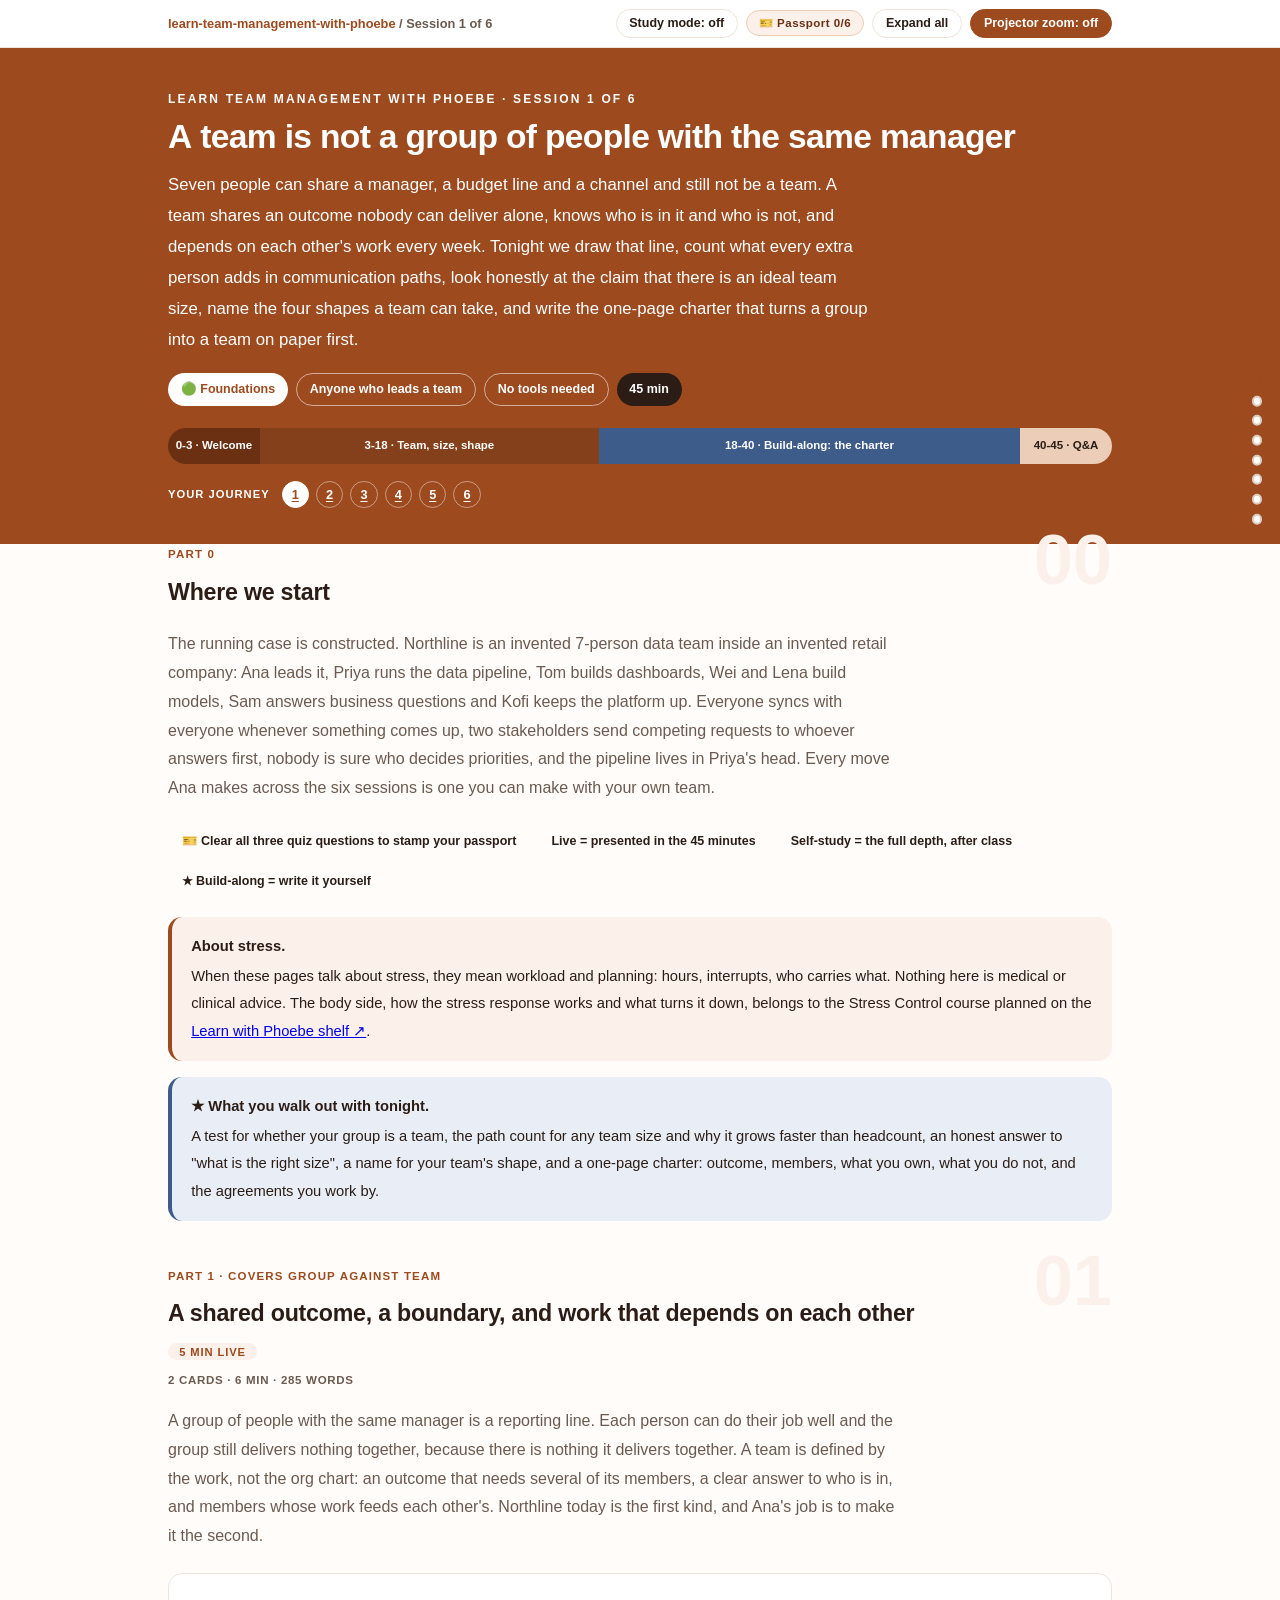
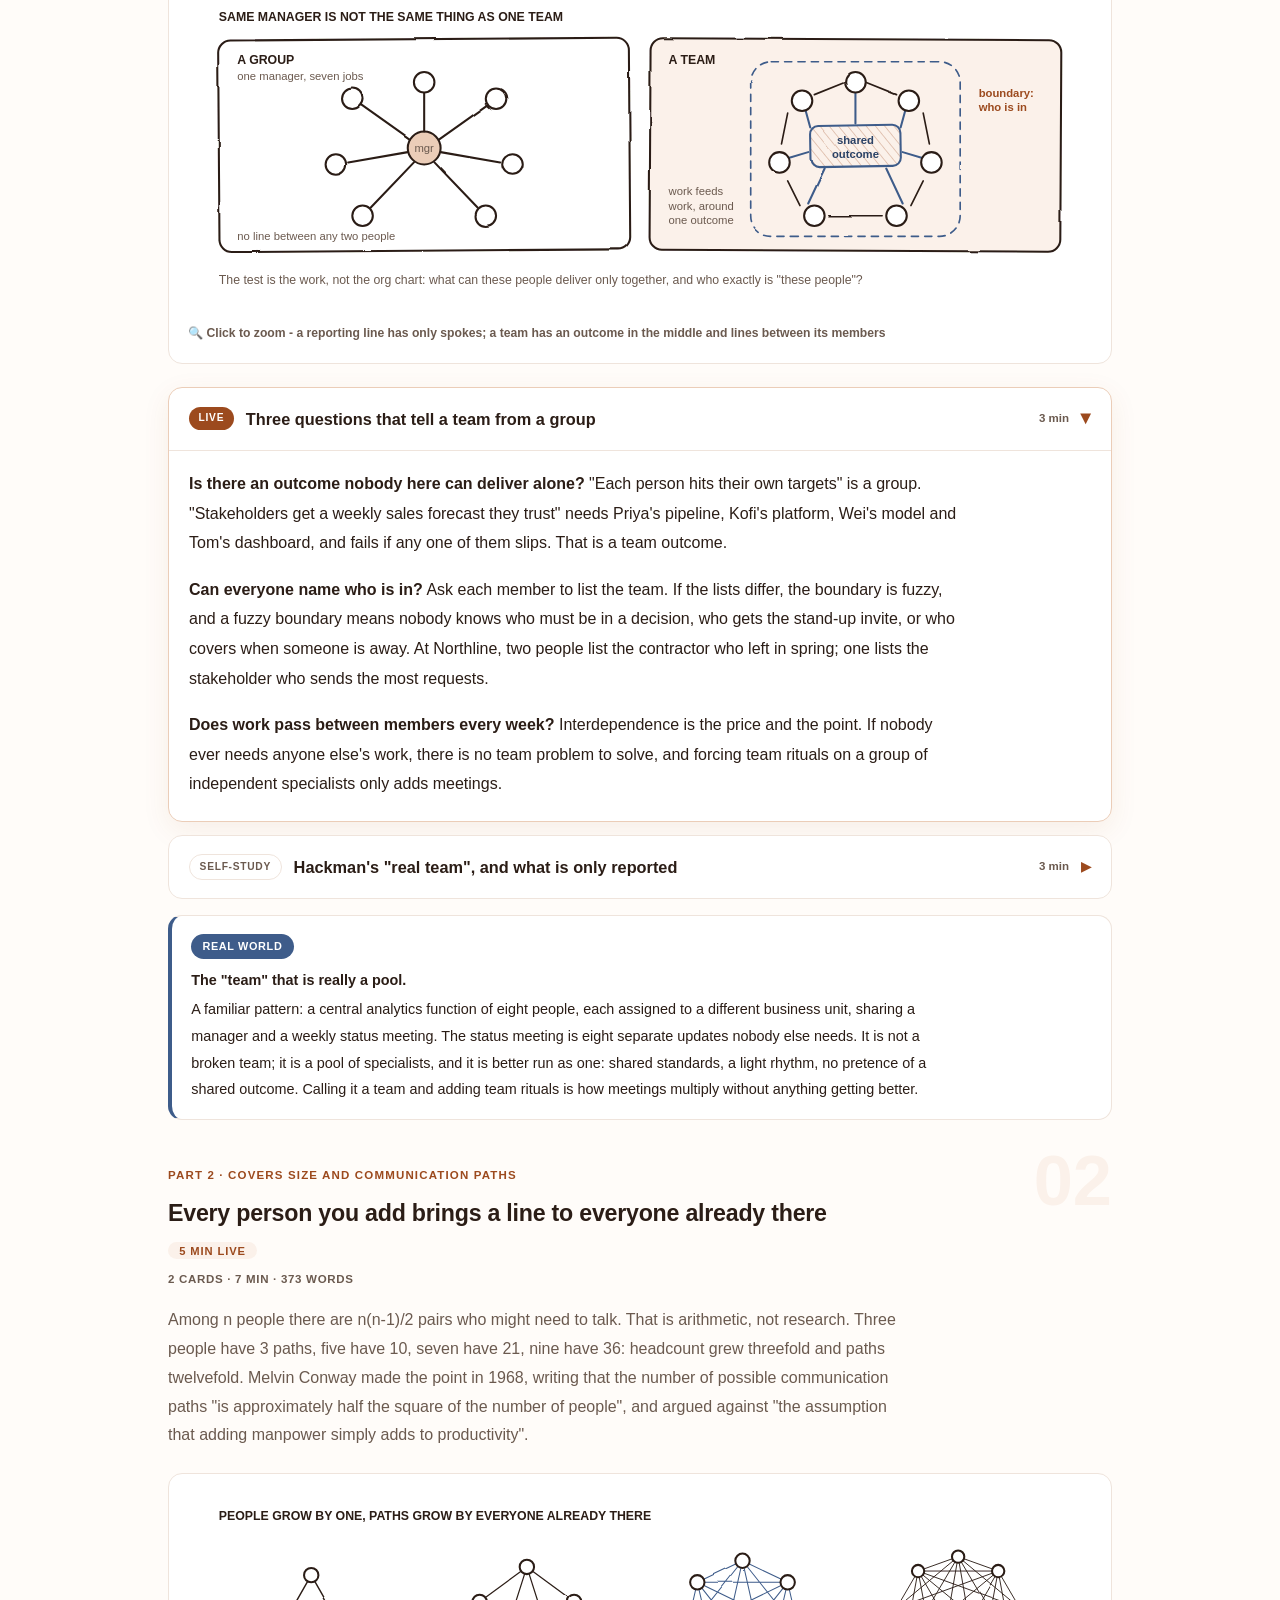
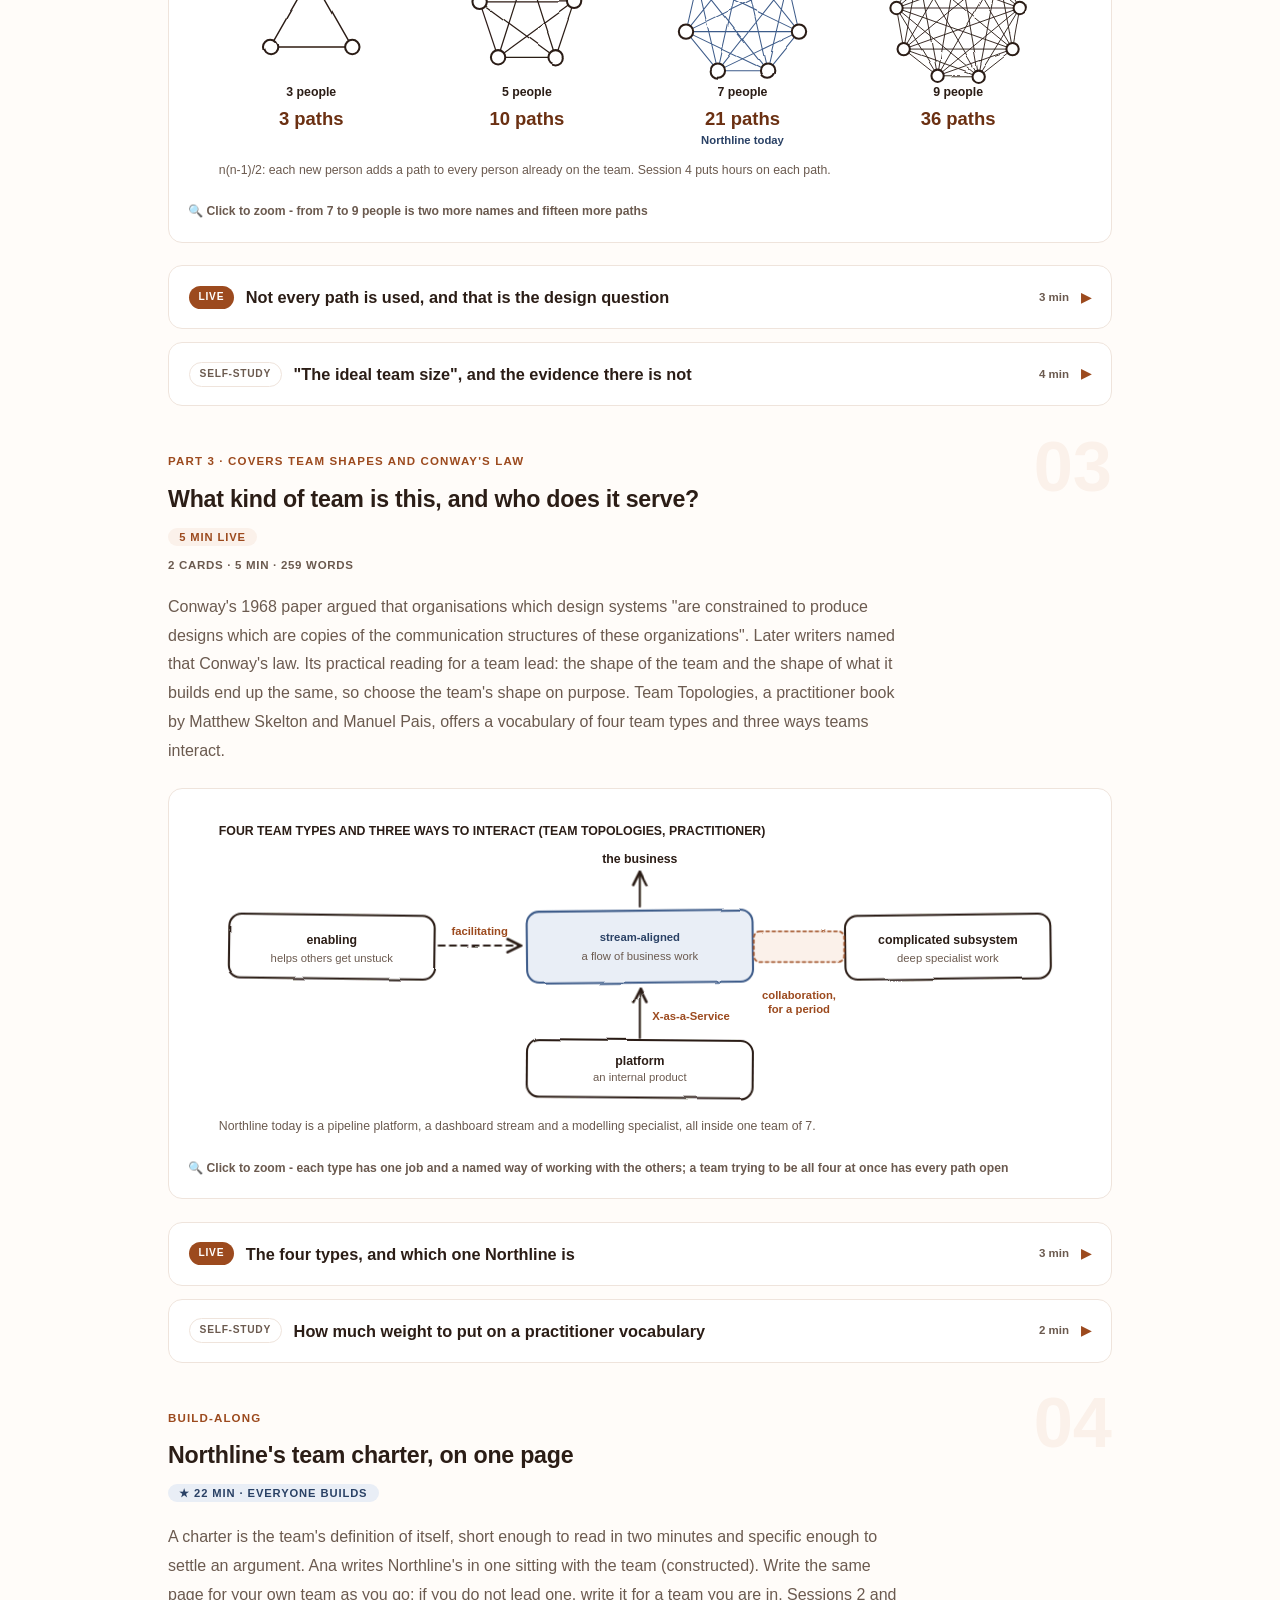
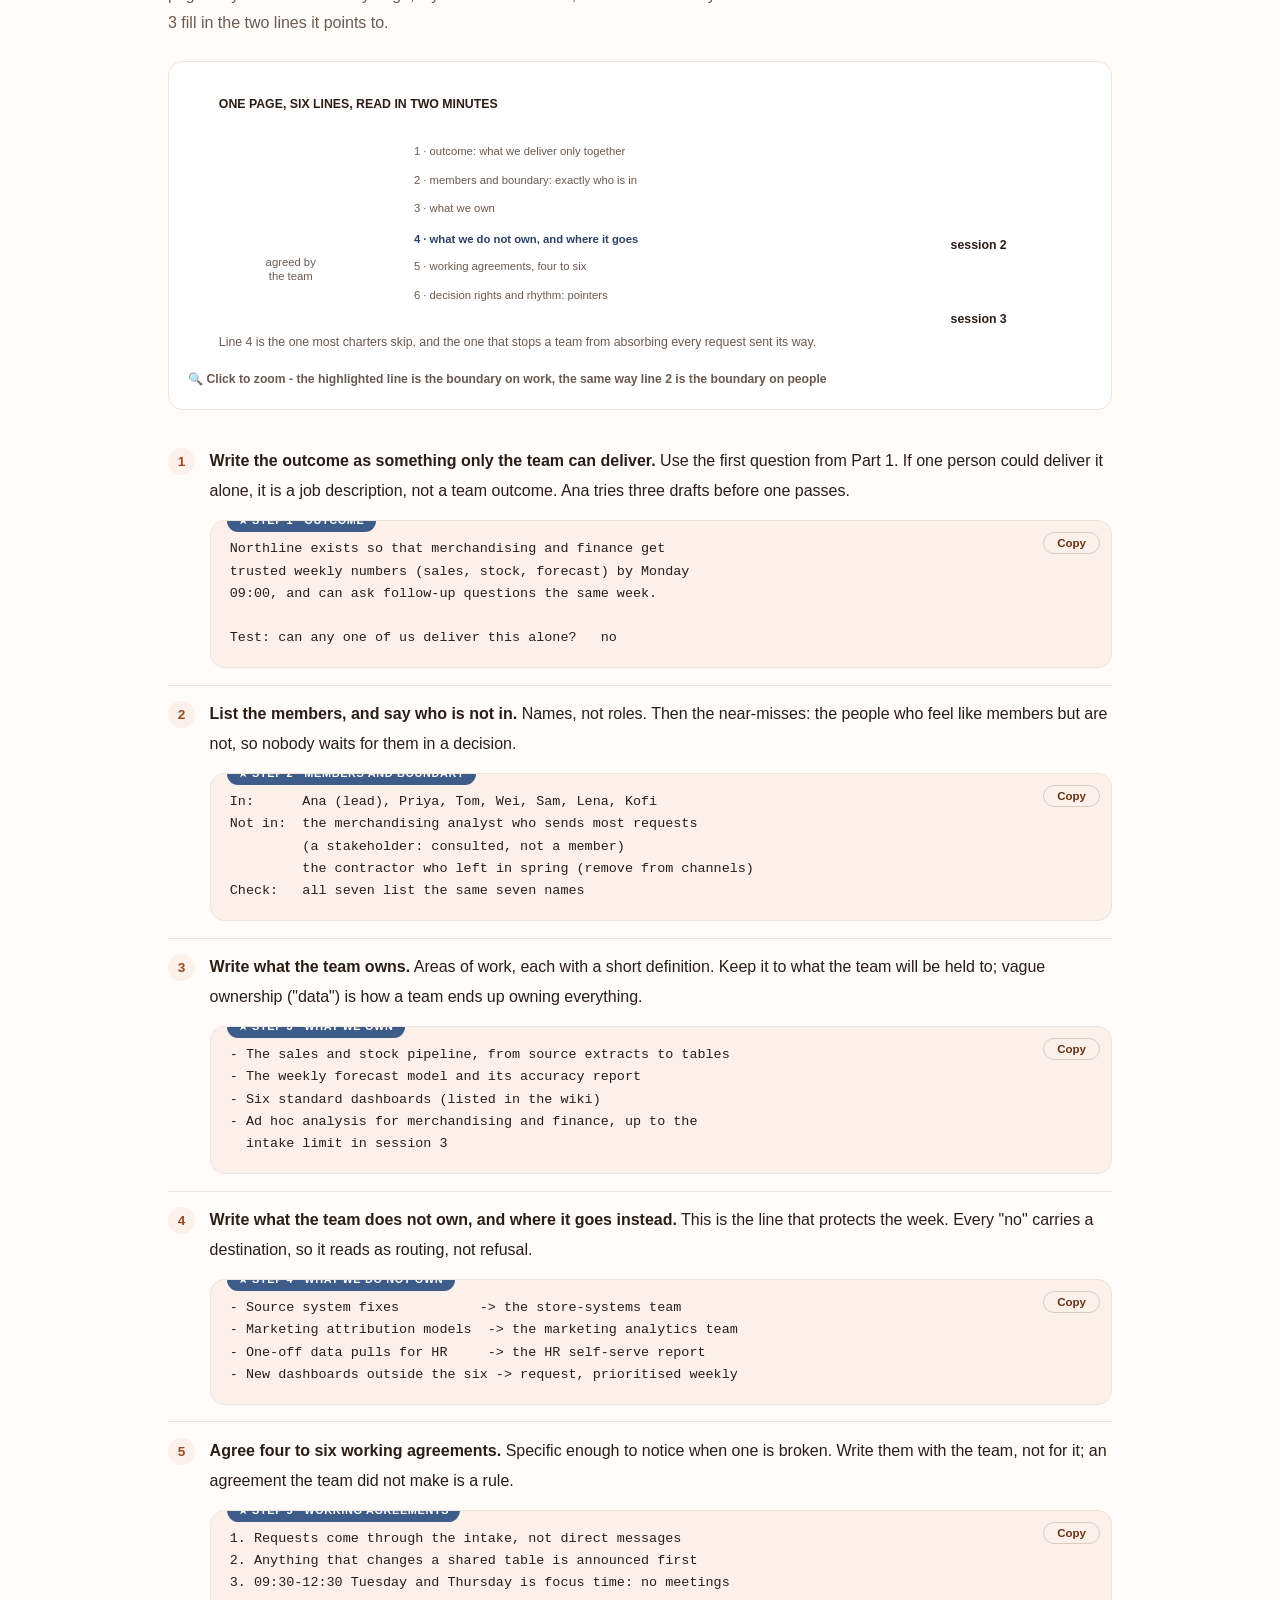
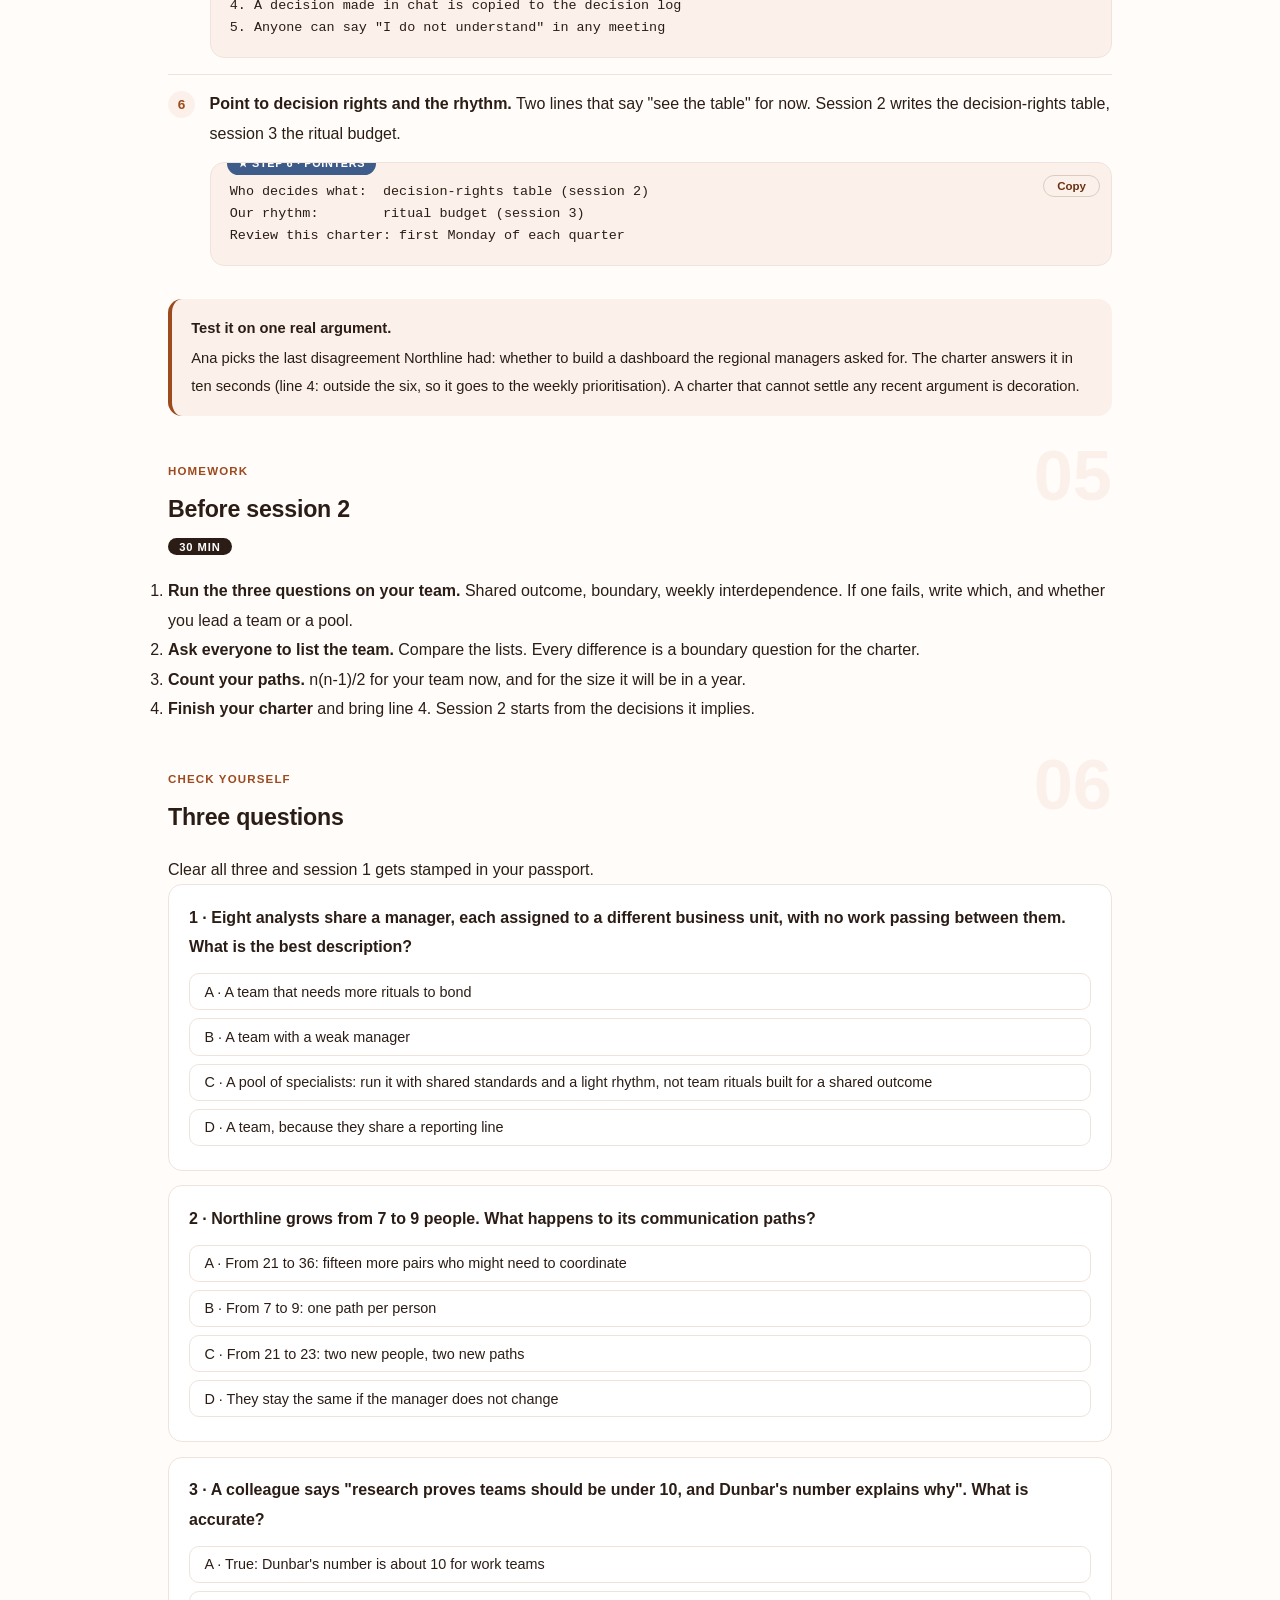
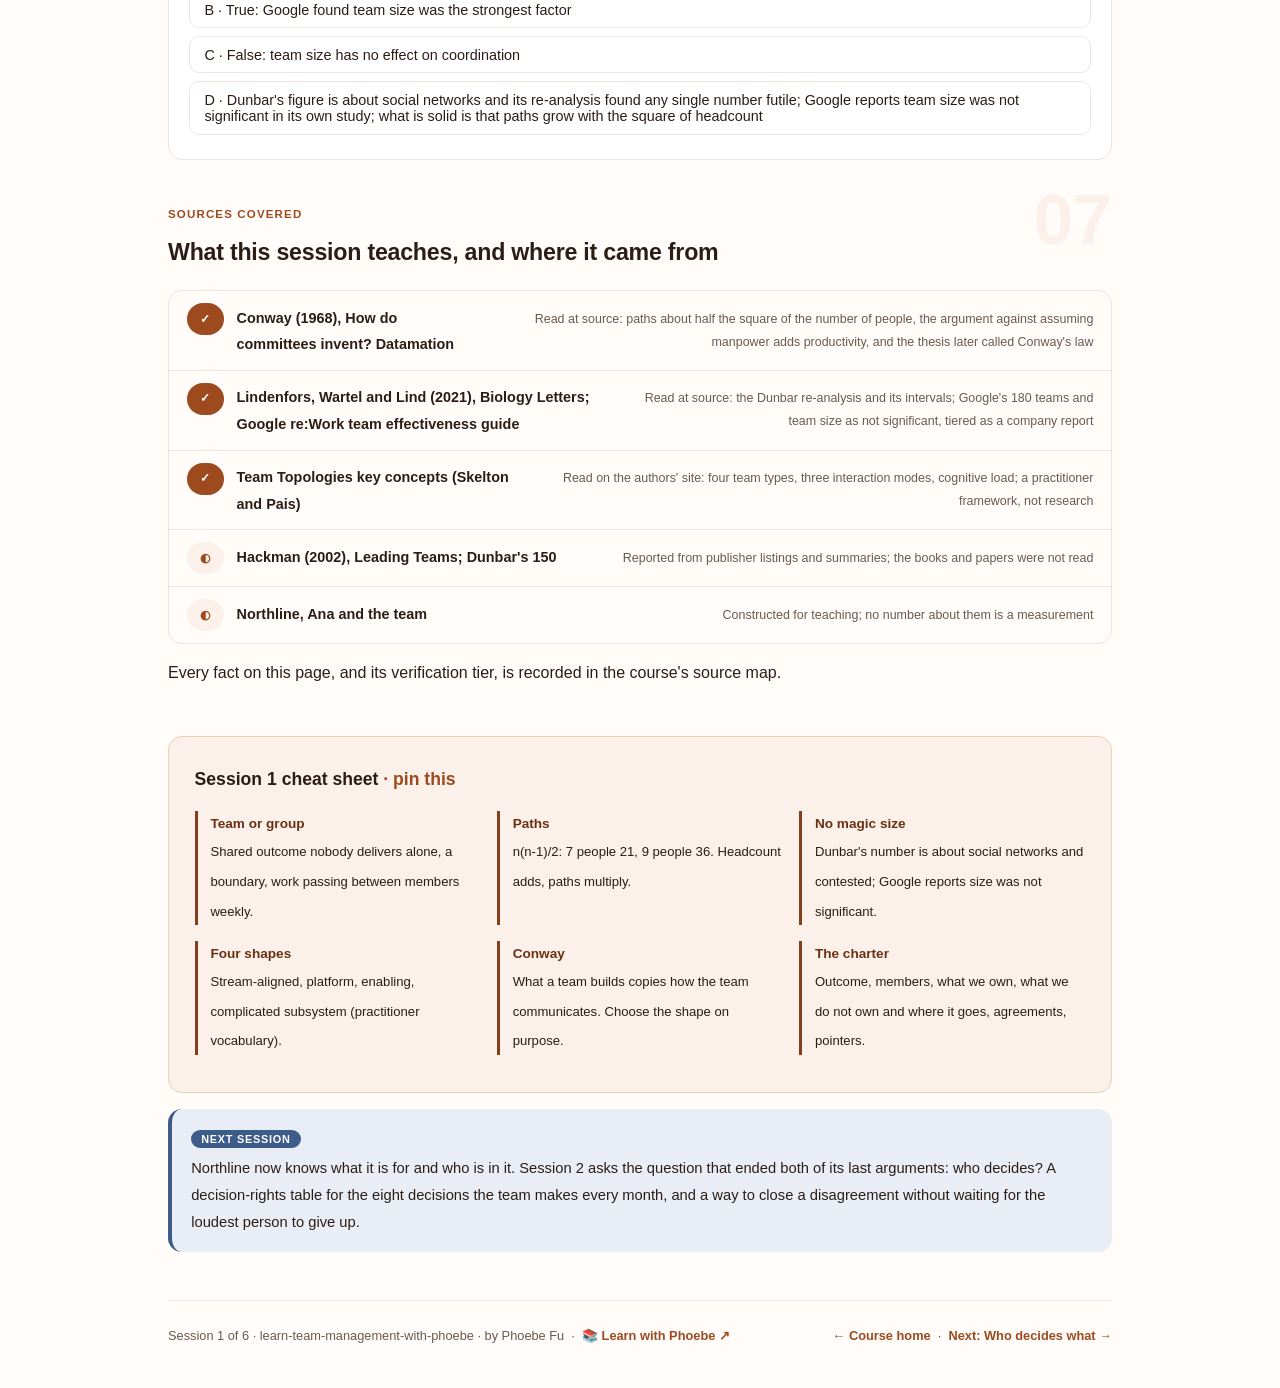
==== courses/01-a-team-not-a-group.html @ b9732ab5 "Build learn-team-management-with-phoebe: six sessions, landing page and in-browser bench All pages p" ====
<!DOCTYPE html>
<html lang="en">
<head>
<meta charset="UTF-8">
<meta name="viewport" content="width=device-width, initial-scale=1.0">
<!-- social:start -->
<meta name="description" content="Session 1 of 6. A team is a few people who share an outcome and depend on each other's work, not everyone who reports to one manager. Shared outcome and boundary, communication paths n(n-1)/2, why no one has proved an ideal team size, Team Topologies' four team types, Conway's law, and a one-page team charter.">
<meta property="og:type" content="article">
<meta property="og:site_name" content="Learn with Phoebe">
<meta property="og:title" content="A team is not a group of people with the same manager - learn team management with phoebe">
<meta property="og:description" content="Session 1 of 6. Shared outcome, a boundary, the paths that grow with every person, and a charter on one page.">
<meta property="og:url" content="https://phoebefu6.github.io/learn-team-management-with-phoebe/courses/01-a-team-not-a-group.html">
<meta property="og:image" content="https://phoebefu6.github.io/learn-team-management-with-phoebe/assets/og-cover.png">
<meta property="og:image:width" content="1200">
<meta property="og:image:height" content="630">
<meta name="twitter:card" content="summary_large_image">
<meta name="twitter:title" content="A team is not a group of people with the same manager - learn team management with phoebe">
<meta name="twitter:description" content="Session 1 of 6. What makes a team, how size multiplies the paths, and the charter.">
<meta name="twitter:image" content="https://phoebefu6.github.io/learn-team-management-with-phoebe/assets/og-cover.png">
<!-- social:end -->
<title>Session 1 · A team is not a group of people with the same manager - learn team management with phoebe</title>
<link rel="stylesheet" href="../assets/style.css?v=15">
</head>
<body>

<div class="toolbar">
  <div class="wrap">
    <span class="crumb"><a href="../index.html">learn-team-management-with-phoebe</a> / Session 1 of 6</span>
    <button class="btn" id="toggle-all" type="button">Expand all</button>
    <button class="btn primary" id="zoom-toggle" type="button">Projector zoom: off</button>
  </div>
</div>

<header class="masthead">
  <div class="wrap">
    <div class="eyebrow">Learn Team Management with Phoebe · Session 1 of 6</div>
    <h1>A <span class="accent">team</span> is not a group of people with the same manager</h1>
    <p class="sub">Seven people can share a manager, a budget line and a channel and still not be a team. A team shares an outcome nobody can deliver alone, knows who is in it and who is not, and depends on each other's work every week. Tonight we draw that line, count what every extra person adds in communication paths, look honestly at the claim that there is an ideal team size, name the four shapes a team can take, and write the one-page charter that turns a group into a team on paper first.</p>
    <div class="chip-row">
      <span class="chip level">🟢 Foundations</span>
      <span class="chip audience">Anyone who leads a team</span>
      <span class="chip audience">No tools needed</span>
      <span class="chip time">45 min</span>
    </div>
    <div class="agenda">
      <span class="a1" style="flex:1">0-3 · Welcome</span>
      <span class="a2" style="flex:4">3-18 · Team, size, shape</span>
      <span class="a3" style="flex:5">18-40 · Build-along: the charter</span>
      <span class="a4" style="flex:1">40-45 · Q&amp;A</span>
    </div>
  </div>
</header>

<main class="wrap">

  <section class="section" id="intro">
    <div class="section-kicker">
      <span class="klabel">Part 0</span>
      <h2>Where we start</h2>
    </div>
    <p class="lede">The running case is constructed. Northline is an invented 7-person data team inside an invented retail company: Ana leads it, Priya runs the data pipeline, Tom builds dashboards, Wei and Lena build models, Sam answers business questions and Kofi keeps the platform up. Everyone syncs with everyone whenever something comes up, two stakeholders send competing requests to whoever answers first, nobody is sure who decides priorities, and the pipeline lives in Priya's head. Every move Ana makes across the six sessions is one you can make with your own team.</p>

    <div class="legend">
      <span class="pill">🎫 Clear all three quiz questions to stamp your passport</span>
      <span class="pill">Live = presented in the 45 minutes</span>
      <span class="pill">Self-study = the full depth, after class</span>
      <span class="pill">★ Build-along = write it yourself</span>
    </div>

    <div class="callout tip">
      <p><strong>About stress.</strong> When these pages talk about stress, they mean workload and planning: hours, interrupts, who carries what. Nothing here is medical or clinical advice. The body side, how the stress response works and what turns it down, belongs to the Stress Control course planned on the <a href="https://phoebefu6.github.io/learn-with-phoebe/">Learn with Phoebe shelf ↗</a>.</p>
    </div>

    <div class="callout win">
      <p><strong>★ What you walk out with tonight.</strong> A test for whether your group is a team, the path count for any team size and why it grows faster than headcount, an honest answer to "what is the right size", a name for your team's shape, and a one-page charter: outcome, members, what you own, what you do not, and the agreements you work by.</p>
    </div>
  </section>

  <section class="section" id="part-1">
    <div class="section-kicker">
      <span class="klabel">Part 1 · covers group against team</span>
      <h2>A shared outcome, a boundary, and work that depends on each other</h2>
      <span class="tag concept">5 min live</span>
    </div>
    <p class="lede">A group of people with the same manager is a reporting line. Each person can do their job well and the group still delivers nothing together, because there is nothing it delivers together. A team is defined by the work, not the org chart: an outcome that needs several of its members, a clear answer to who is in, and members whose work feeds each other's. Northline today is the first kind, and Ana's job is to make it the second.</p>

    <figure class="zoomable">
      <svg viewBox="0 0 880 310" xmlns="http://www.w3.org/2000/svg" role="img" aria-label="Two panels. Left, a group: one manager in the centre with seven spokes to seven people, each doing separate work, and no lines between the people. Right, a team: seven people around one shared outcome box, with lines between the people whose work feeds each other, and a dashed boundary around them all.">
        <defs>
          <filter id="t1aSk" x="-3%" y="-3%" width="106%" height="106%"><feTurbulence type="fractalNoise" baseFrequency="0.02" numOctaves="2" seed="11" result="n"/><feDisplacementMap in="SourceGraphic" in2="n" scale="2.4" xChannelSelector="R" yChannelSelector="G"/></filter>
          <pattern id="t1aHc" patternUnits="userSpaceOnUse" width="7" height="7" patternTransform="rotate(-38)"><line x1="0" y1="0" x2="0" y2="7" stroke="#9C4A1E" stroke-width="1" opacity=".5"/></pattern>
        </defs>
        <style>
          .t1aH { font: 800 12px Inter, sans-serif; fill: #2B1D16; }
          .t1aL { font: 600 12px Inter, sans-serif; fill: #2B1D16; }
          .t1aS { font: 400 11px Inter, sans-serif; fill: #6B5A4F; }
          .t1aB { font: 800 11px Inter, sans-serif; fill: #2A4165; }
          .t1aA { font: 700 11px Inter, sans-serif; fill: #9C4A1E; }
          .t1aN { font: 400 12px Inter, sans-serif; fill: #6B5A4F; }
        </style>

        <text class="t1aH" x="30" y="26">SAME MANAGER IS NOT THE SAME THING AS ONE TEAM</text>

        <g filter="url(#t1aSk)" fill="none" stroke="#2B1D16" stroke-width="2" stroke-linecap="round" stroke-linejoin="round">
          <rect x="30" y="44" width="400" height="206" rx="12" transform="rotate(-0.4 230 147)" fill="#FFFFFF"/>
          <rect x="450" y="44" width="400" height="206" rx="12" transform="rotate(0.3 650 147)" fill="#FBF1EA"/>
          <circle cx="230" cy="150" r="16" fill="#EBCDB8"/>
          <path d="M230 134 L230 96 M244 142 L292 108 M246 154 L304 164 M240 164 L282 208 M220 164 L178 208 M214 154 L156 164 M216 142 L168 108"/>
          <circle cx="230" cy="86" r="10" fill="#FFFFFF"/>
          <circle cx="300" cy="102" r="10" fill="#FFFFFF"/>
          <circle cx="316" cy="166" r="10" fill="#FFFFFF"/>
          <circle cx="290" cy="216" r="10" fill="#FFFFFF"/>
          <circle cx="170" cy="216" r="10" fill="#FFFFFF"/>
          <circle cx="144" cy="166" r="10" fill="#FFFFFF"/>
          <circle cx="160" cy="102" r="10" fill="#FFFFFF"/>
          <rect x="606" y="128" width="88" height="40" rx="8" transform="rotate(-1 650 148)" fill="url(#t1aHc)" stroke="#3E5C8A"/>
          <path d="M650 96 L650 126 M700 108 L694 130 M716 160 L696 154 M696 204 L680 170 M604 204 L620 170 M584 160 L604 154 M600 108 L606 130" stroke="#3E5C8A"/>
          <path d="M660 86 L690 98 M716 116 L722 146 M716 182 L704 206 M676 216 L624 216 M596 206 L584 182 M578 146 L584 116 M610 98 L640 86" stroke-width="1.6"/>
          <circle cx="650" cy="86" r="10" fill="#FFFFFF"/>
          <circle cx="702" cy="104" r="10" fill="#FFFFFF"/>
          <circle cx="724" cy="164" r="10" fill="#FFFFFF"/>
          <circle cx="690" cy="216" r="10" fill="#FFFFFF"/>
          <circle cx="610" cy="216" r="10" fill="#FFFFFF"/>
          <circle cx="576" cy="164" r="10" fill="#FFFFFF"/>
          <circle cx="598" cy="104" r="10" fill="#FFFFFF"/>
          <rect x="548" y="66" width="204" height="170" rx="20" stroke="#3E5C8A" stroke-dasharray="7 6" stroke-width="1.6"/>
        </g>

        <text class="t1aL" x="48" y="68">A GROUP</text>
        <text class="t1aS" x="48" y="84">one manager, seven jobs</text>
        <text class="t1aS" x="230" y="154" text-anchor="middle">mgr</text>
        <text class="t1aS" x="48" y="240">no line between any two people</text>
        <text class="t1aL" x="468" y="68">A TEAM</text>
        <text class="t1aB" x="650" y="146" text-anchor="middle">shared</text>
        <text class="t1aB" x="650" y="160" text-anchor="middle">outcome</text>
        <text class="t1aA" x="770" y="100">boundary:</text>
        <text class="t1aA" x="770" y="114">who is in</text>
        <text class="t1aS" x="468" y="196">work feeds</text>
        <text class="t1aS" x="468" y="210">work, around</text>
        <text class="t1aS" x="468" y="224">one outcome</text>

        <text class="t1aN" x="30" y="282">The test is the work, not the org chart: what can these people deliver only together, and who exactly is "these people"?</text>
      </svg>
      <figcaption>🔍 Click to zoom - a reporting line has only spokes; a team has an outcome in the middle and lines between its members</figcaption>
    </figure>

    <details class="card" open>
      <summary><span class="mode live">Live</span>Three questions that tell a team from a group<span class="mini">3 min</span><span class="caret">▶</span></summary>
      <div class="body">
        <p><strong>Is there an outcome nobody here can deliver alone?</strong> "Each person hits their own targets" is a group. "Stakeholders get a weekly sales forecast they trust" needs Priya's pipeline, Kofi's platform, Wei's model and Tom's dashboard, and fails if any one of them slips. That is a team outcome.</p>
        <p><strong>Can everyone name who is in?</strong> Ask each member to list the team. If the lists differ, the boundary is fuzzy, and a fuzzy boundary means nobody knows who must be in a decision, who gets the stand-up invite, or who covers when someone is away. At Northline, two people list the contractor who left in spring; one lists the stakeholder who sends the most requests.</p>
        <p><strong>Does work pass between members every week?</strong> Interdependence is the price and the point. If nobody ever needs anyone else's work, there is no team problem to solve, and forcing team rituals on a group of independent specialists only adds meetings.</p>
      </div>
    </details>

    <details class="card">
      <summary><span class="mode self">Self-study</span>Hackman's "real team", and what is only reported<span class="mini">3 min</span><span class="caret">▶</span></summary>
      <div class="body">
        <p>J. Richard Hackman's <em>Leading Teams</em> (2002) built its argument on five conditions for team effectiveness: a real team, a compelling direction, an enabling structure, a supportive organisational context, and competent coaching. The first, a real team, is described in summaries as clear boundaries, interdependence among members and some stability of membership. That matches the three questions above. The book itself was not read for these pages, so the list is reported from publisher listings and summaries, and no team-size number attributed to Hackman is repeated here.</p>
        <p>The useful part for a team lead is the ordering. Hackman's conditions are mostly about the design of the team, settled before any coaching happens. Coaching individual people is a different craft, taught in <a href="https://phoebefu6.github.io/learn-performance-management-with-phoebe/">Performance Management ↗</a>; these pages stay with the design.</p>
      </div>
    </details>

    <div class="callout example">
      <span class="ex-pill">Real world</span>
      <p><strong>The "team" that is really a pool.</strong> A familiar pattern: a central analytics function of eight people, each assigned to a different business unit, sharing a manager and a weekly status meeting. The status meeting is eight separate updates nobody else needs. It is not a broken team; it is a pool of specialists, and it is better run as one: shared standards, a light rhythm, no pretence of a shared outcome. Calling it a team and adding team rituals is how meetings multiply without anything getting better.</p>
    </div>
  </section>

  <section class="section" id="part-2">
    <div class="section-kicker">
      <span class="klabel">Part 2 · covers size and communication paths</span>
      <h2>Every person you add brings a line to everyone already there</h2>
      <span class="tag concept">5 min live</span>
    </div>
    <p class="lede">Among n people there are n(n-1)/2 pairs who might need to talk. That is arithmetic, not research. Three people have 3 paths, five have 10, seven have 21, nine have 36: headcount grew threefold and paths twelvefold. Melvin Conway made the point in 1968, writing that the number of possible communication paths "is approximately half the square of the number of people", and argued against "the assumption that adding manpower simply adds to productivity".</p>

    <figure class="zoomable">
      <svg viewBox="0 0 880 290" xmlns="http://www.w3.org/2000/svg" role="img" aria-label="Four small networks drawn side by side. Three people with 3 paths, five people with 10 paths, seven people with 21 paths, and nine people with 36 paths. Every pair is joined by a line. The seven-person network, Northline, is outlined in slate blue.">
        <defs>
          <filter id="t1bSk" x="-3%" y="-3%" width="106%" height="106%"><feTurbulence type="fractalNoise" baseFrequency="0.02" numOctaves="2" seed="23" result="n"/><feDisplacementMap in="SourceGraphic" in2="n" scale="2.4" xChannelSelector="R" yChannelSelector="G"/></filter>
        </defs>
        <style>
          .t1bH { font: 800 12px Inter, sans-serif; fill: #2B1D16; }
          .t1bL { font: 600 12px Inter, sans-serif; fill: #2B1D16; }
          .t1bS { font: 400 11px Inter, sans-serif; fill: #6B5A4F; }
          .t1bV { font: 800 18px Inter, sans-serif; fill: #6B3012; }
          .t1bB { font: 800 11px Inter, sans-serif; fill: #2A4165; }
          .t1bN { font: 400 12px Inter, sans-serif; fill: #6B5A4F; }
        </style>

        <text class="t1bH" x="30" y="26">PEOPLE GROW BY ONE, PATHS GROW BY EVERYONE ALREADY THERE</text>

        <g filter="url(#t1bSk)" fill="none" stroke="#2B1D16" stroke-width="2" stroke-linecap="round" stroke-linejoin="round">
          <path d="M120 80 L80 150 L160 150 Z" stroke-width="1.4"/>
          <circle cx="120" cy="80" r="7" fill="#FFFFFF"/><circle cx="80" cy="150" r="7" fill="#FFFFFF"/><circle cx="160" cy="150" r="7" fill="#FFFFFF"/>
          <path d="M330 72 L376 106 L358 160 L302 160 L284 106 Z M330 72 L358 160 L284 106 L376 106 L302 160 L330 72" stroke-width="1.2"/>
          <circle cx="330" cy="72" r="7" fill="#FFFFFF"/><circle cx="376" cy="106" r="7" fill="#FFFFFF"/><circle cx="358" cy="160" r="7" fill="#FFFFFF"/><circle cx="302" cy="160" r="7" fill="#FFFFFF"/><circle cx="284" cy="106" r="7" fill="#FFFFFF"/>
          <path d="M540 66 L584 87 L595 135 L564 173 L516 173 L485 135 L496 87 Z M540 66 L595 135 M540 66 L564 173 M540 66 L516 173 M540 66 L485 135 M584 87 L564 173 M584 87 L516 173 M584 87 L485 135 M584 87 L496 87 M595 135 L516 173 M595 135 L485 135 M595 135 L496 87 M564 173 L485 135 M564 173 L496 87 M516 173 L496 87" stroke-width="1" stroke="#3E5C8A"/>
          <circle cx="540" cy="66" r="7" fill="#FFFFFF"/><circle cx="584" cy="87" r="7" fill="#FFFFFF"/><circle cx="595" cy="135" r="7" fill="#FFFFFF"/><circle cx="564" cy="173" r="7" fill="#FFFFFF"/><circle cx="516" cy="173" r="7" fill="#FFFFFF"/><circle cx="485" cy="135" r="7" fill="#FFFFFF"/><circle cx="496" cy="87" r="7" fill="#FFFFFF"/>
          <path d="M750 62 L789 76 M750 62 L810 112 M750 62 L803 152 M750 62 L770 178 M750 62 L730 178 M750 62 L697 152 M750 62 L690 112 M750 62 L711 76 M789 76 L810 112 M789 76 L803 152 M789 76 L770 178 M789 76 L730 178 M789 76 L697 152 M789 76 L690 112 M789 76 L711 76 M810 112 L803 152 M810 112 L770 178 M810 112 L730 178 M810 112 L697 152 M810 112 L690 112 M810 112 L711 76 M803 152 L770 178 M803 152 L730 178 M803 152 L697 152 M803 152 L690 112 M803 152 L711 76 M770 178 L730 178 M770 178 L697 152 M770 178 L690 112 M770 178 L711 76 M730 178 L697 152 M730 178 L690 112 M730 178 L711 76 M697 152 L690 112 M697 152 L711 76 M690 112 L711 76" stroke-width=".9"/>
          <circle cx="750" cy="62" r="6" fill="#FFFFFF"/><circle cx="789" cy="76" r="6" fill="#FFFFFF"/><circle cx="810" cy="112" r="6" fill="#FFFFFF"/><circle cx="803" cy="152" r="6" fill="#FFFFFF"/><circle cx="770" cy="178" r="6" fill="#FFFFFF"/><circle cx="730" cy="178" r="6" fill="#FFFFFF"/><circle cx="697" cy="152" r="6" fill="#FFFFFF"/><circle cx="690" cy="112" r="6" fill="#FFFFFF"/><circle cx="711" cy="76" r="6" fill="#FFFFFF"/>
        </g>

        <text class="t1bL" x="120" y="198" text-anchor="middle">3 people</text>
        <text class="t1bV" x="120" y="226" text-anchor="middle">3 paths</text>
        <text class="t1bL" x="330" y="198" text-anchor="middle">5 people</text>
        <text class="t1bV" x="330" y="226" text-anchor="middle">10 paths</text>
        <text class="t1bL" x="540" y="198" text-anchor="middle">7 people</text>
        <text class="t1bV" x="540" y="226" text-anchor="middle">21 paths</text>
        <text class="t1bB" x="540" y="244" text-anchor="middle">Northline today</text>
        <text class="t1bL" x="750" y="198" text-anchor="middle">9 people</text>
        <text class="t1bV" x="750" y="226" text-anchor="middle">36 paths</text>

        <text class="t1bN" x="30" y="274">n(n-1)/2: each new person adds a path to every person already on the team. Session 4 puts hours on each path.</text>
      </svg>
      <figcaption>🔍 Click to zoom - from 7 to 9 people is two more names and fifteen more paths</figcaption>
    </figure>

    <details class="card">
      <summary><span class="mode live">Live</span>Not every path is used, and that is the design question<span class="mini">3 min</span><span class="caret">▶</span></summary>
      <div class="body">
        <p>A path is a pair who might need to coordinate, not a pair who must. The count is an upper bound on the coordination a team can generate, and much of team design is deciding which paths to use on purpose (a stand-up that covers all of them in fifteen minutes), which to route (requests go through one intake, not to whoever answers), and which to cut (two sub-teams that only meet at one interface). Session 3 prices the first, session 2 the second, and session 4 shows what the third does to Northline's week.</p>
        <p>The count also explains a feeling every lead of a growing team has: the team got two people bigger and somehow everything got slower. Going from 7 to 9 adds 15 paths. Without a change in how the team coordinates, those paths are filled with ad hoc syncs.</p>
      </div>
    </details>

    <details class="card">
      <summary><span class="mode self">Self-study</span>"The ideal team size", and the evidence there is not<span class="mini">4 min</span><span class="caret">▶</span></summary>
      <div class="body">
        <p><strong>Dunbar's number.</strong> The claim that humans can maintain about 150 stable relationships comes from Robin Dunbar's comparative work on primate brains and group sizes (reported). It is often stretched to company and team design. A 2021 re-analysis by Lindenfors, Wartel and Lind, using the same kind of data with newer statistical methods, estimated mean human group sizes of about 69 to 109 with one method and 16 to 42 with another, with 95 percent intervals of 4 to 520 and 2 to 336, and concluded that "specifying any one number is futile". Either way, the number is about social networks, not about how many people can share a sprint.</p>
        <p><strong>Google's Project Aristotle.</strong> Google's re:Work guide reports a study of 180 of its teams, sized from 3 to 50 with a median of nine, and lists team size among the factors that were not significantly connected with effectiveness at Google. That is a company's summary of an internal study whose methods and data are not published, so read it as "Google reports", not as a finding about teams in general.</p>
        <p><strong>What a lead can use.</strong> No source read for these pages supports a single right size. What is solid is the arithmetic: paths grow with the square of headcount, so a bigger team needs more deliberate structure to keep coordination from eating the week. Session 4 makes that concrete with hours.</p>
      </div>
    </details>
  </section>

  <section class="section" id="part-3">
    <div class="section-kicker">
      <span class="klabel">Part 3 · covers team shapes and Conway's law</span>
      <h2>What kind of team is this, and who does it serve?</h2>
      <span class="tag concept">5 min live</span>
    </div>
    <p class="lede">Conway's 1968 paper argued that organisations which design systems "are constrained to produce designs which are copies of the communication structures of these organizations". Later writers named that Conway's law. Its practical reading for a team lead: the shape of the team and the shape of what it builds end up the same, so choose the team's shape on purpose. Team Topologies, a practitioner book by Matthew Skelton and Manuel Pais, offers a vocabulary of four team types and three ways teams interact.</p>

    <figure class="zoomable">
      <svg viewBox="0 0 880 330" xmlns="http://www.w3.org/2000/svg" role="img" aria-label="Four team types drawn as boxes. A stream-aligned team in the centre delivers to the business. A platform team below offers a service to it, drawn as an X-as-a-Service arrow. An enabling team on the left helps it, drawn as a facilitating arrow. A complicated subsystem team on the right works with it for a period, drawn as a collaboration band. A note says Northline today tries to be all four at once.">
        <defs>
          <filter id="t1cSk" x="-3%" y="-3%" width="106%" height="106%"><feTurbulence type="fractalNoise" baseFrequency="0.02" numOctaves="2" seed="37" result="n"/><feDisplacementMap in="SourceGraphic" in2="n" scale="2.4" xChannelSelector="R" yChannelSelector="G"/></filter>
          <marker id="t1cAr" viewBox="0 0 10 10" refX="9" refY="5" markerWidth="8" markerHeight="8" orient="auto"><path d="M1 1 L9 5 L1 9" fill="none" stroke="#2B1D16" stroke-width="1.6" stroke-linecap="round"/></marker>
        </defs>
        <style>
          .t1cH { font: 800 12px Inter, sans-serif; fill: #2B1D16; }
          .t1cL { font: 600 12px Inter, sans-serif; fill: #2B1D16; }
          .t1cS { font: 400 11px Inter, sans-serif; fill: #6B5A4F; }
          .t1cB { font: 800 11px Inter, sans-serif; fill: #2A4165; }
          .t1cA { font: 700 11px Inter, sans-serif; fill: #9C4A1E; }
          .t1cN { font: 400 12px Inter, sans-serif; fill: #6B5A4F; }
        </style>

        <text class="t1cH" x="30" y="26">FOUR TEAM TYPES AND THREE WAYS TO INTERACT (TEAM TOPOLOGIES, PRACTITIONER)</text>

        <g filter="url(#t1cSk)" fill="none" stroke="#2B1D16" stroke-width="2" stroke-linecap="round" stroke-linejoin="round">
          <rect x="330" y="100" width="220" height="70" rx="12" transform="rotate(-0.6 440 135)" fill="#E9EEF6" stroke="#3E5C8A"/>
          <rect x="330" y="226" width="220" height="56" rx="12" transform="rotate(0.5 440 254)" fill="#FFFFFF"/>
          <rect x="40" y="104" width="200" height="62" rx="12" transform="rotate(0.7 140 135)" fill="#FFFFFF"/>
          <rect x="640" y="104" width="200" height="62" rx="12" transform="rotate(-0.7 740 135)" fill="#FFFFFF"/>
          <path d="M440 224 L440 176" marker-end="url(#t1cAr)"/>
          <path d="M244 134 L324 134" stroke-dasharray="6 5" marker-end="url(#t1cAr)"/>
          <rect x="551" y="120" width="88" height="30" rx="6" fill="#FBF1EA" stroke="#9C4A1E" stroke-dasharray="3 3" stroke-width="1.6"/>
          <path d="M440 96 L440 62" marker-end="url(#t1cAr)"/>
        </g>

        <text class="t1cB" x="440" y="130" text-anchor="middle">stream-aligned</text>
        <text class="t1cS" x="440" y="148" text-anchor="middle">a flow of business work</text>
        <text class="t1cL" x="440" y="250" text-anchor="middle">platform</text>
        <text class="t1cS" x="440" y="266" text-anchor="middle">an internal product</text>
        <text class="t1cL" x="140" y="132" text-anchor="middle">enabling</text>
        <text class="t1cS" x="140" y="150" text-anchor="middle">helps others get unstuck</text>
        <text class="t1cL" x="740" y="132" text-anchor="middle">complicated subsystem</text>
        <text class="t1cS" x="740" y="150" text-anchor="middle">deep specialist work</text>
        <text class="t1cL" x="440" y="54" text-anchor="middle">the business</text>
        <text class="t1cA" x="452" y="206">X-as-a-Service</text>
        <text class="t1cA" x="284" y="124" text-anchor="middle">facilitating</text>
        <text class="t1cA" x="595" y="186" text-anchor="middle">collaboration,</text>
        <text class="t1cA" x="595" y="200" text-anchor="middle">for a period</text>

        <text class="t1cN" x="30" y="314">Northline today is a pipeline platform, a dashboard stream and a modelling specialist, all inside one team of 7.</text>
      </svg>
      <figcaption>🔍 Click to zoom - each type has one job and a named way of working with the others; a team trying to be all four at once has every path open</figcaption>
    </figure>

    <details class="card">
      <summary><span class="mode live">Live</span>The four types, and which one Northline is<span class="mini">3 min</span><span class="caret">▶</span></summary>
      <div class="body">
        <p>On the Team Topologies site, a <strong>stream-aligned</strong> team works on a flow of work, usually one segment of the business; a <strong>platform</strong> team offers an internal product that speeds up stream-aligned teams; an <strong>enabling</strong> team helps stream-aligned teams overcome obstacles; a <strong>complicated subsystem</strong> team handles work that needs deep specialist expertise. The three interaction modes are collaboration (working together for a period to discover something), X-as-a-Service (one team provides, another consumes) and facilitating (one team helps and mentors another). The authors also stress that a team can only carry so much cognitive load.</p>
        <p>Northline is all four at once. Priya and Kofi run what is really a platform, the pipeline and the infrastructure. Tom and Sam serve a stream of business questions. Wei and Lena do specialist modelling. Nobody chose this, so every path is open, which is exactly the 21-path problem from Part 2. Session 4 tries one split on the bench and shows what it fixes and what it moves.</p>
      </div>
    </details>

    <details class="card">
      <summary><span class="mode self">Self-study</span>How much weight to put on a practitioner vocabulary<span class="mini">2 min</span><span class="caret">▶</span></summary>
      <div class="body">
        <p>Team Topologies is a practitioner framework, drawn from its authors' consulting experience, not a research finding, and these pages treat it that way: a useful set of names that makes a conversation about team shape faster. The key-concepts page read for these pages does not mention a team size or Conway's law, though the book builds on Conway; anything about the book beyond that page is reported. Conway's own paper, read at source, is an argument with examples from 1968 systems work, not a measured study. Both are good tools for thinking and weak tools for proving.</p>
      </div>
    </details>
  </section>

  <section class="section" id="demo-1">
    <div class="section-kicker">
      <span class="klabel">Build-along</span>
      <h2>Northline's team charter, on one page</h2>
      <span class="tag demo">★ 22 min · everyone builds</span>
    </div>
    <p class="lede">A charter is the team's definition of itself, short enough to read in two minutes and specific enough to settle an argument. Ana writes Northline's in one sitting with the team (constructed). Write the same page for your own team as you go; if you do not lead one, write it for a team you are in. Sessions 2 and 3 fill in the two lines it points to.</p>

    <figure class="zoomable">
      <svg viewBox="0 0 880 270" xmlns="http://www.w3.org/2000/svg" role="img" aria-label="A one-page charter drawn as a sheet with six ruled lines: outcome, members and boundary, what we own, what we do not own, working agreements, and pointers to decision rights and rhythm. The line for what we do not own is highlighted in slate blue. Arrows lead from the last line to session 2 and session 3.">
        <defs>
          <filter id="t1dSk" x="-3%" y="-3%" width="106%" height="106%"><feTurbulence type="fractalNoise" baseFrequency="0.02" numOctaves="2" seed="41" result="n"/><feDisplacementMap in="SourceGraphic" in2="n" scale="2.4" xChannelSelector="R" yChannelSelector="G"/></filter>
          <marker id="t1dAr" viewBox="0 0 10 10" refX="9" refY="5" markerWidth="8" markerHeight="8" orient="auto"><path d="M1 1 L9 5 L1 9" fill="none" stroke="#2B1D16" stroke-width="1.6" stroke-linecap="round"/></marker>
        </defs>
        <style>
          .t1dH { font: 800 12px Inter, sans-serif; fill: #2B1D16; }
          .t1dL { font: 600 12px Inter, sans-serif; fill: #2B1D16; }
          .t1dS { font: 400 11px Inter, sans-serif; fill: #6B5A4F; }
          .t1dB { font: 800 11px Inter, sans-serif; fill: #2A4165; }
          .t1dN { font: 400 12px Inter, sans-serif; fill: #6B5A4F; }
        </style>

        <text class="t1dH" x="30" y="26">ONE PAGE, SIX LINES, READ IN TWO MINUTES</text>

        <g filter="url(#t1dSk)" fill="none" stroke="#2B1D16" stroke-width="2" stroke-linecap="round" stroke-linejoin="round">
          <rect x="200" y="44" width="380" height="190" rx="8" transform="rotate(-0.5 390 139)" fill="#FFFFFF"/>
          <path d="M216 78 L564 78 M216 106 L564 106 M216 134 L564 134 M216 162 L564 162 M216 190 L564 190 M216 218 L564 218" stroke="#DCCBBF" stroke-width="1.2"/>
          <rect x="210" y="142" width="360" height="24" rx="4" fill="#E9EEF6" stroke="#3E5C8A"/>
          <path d="M586 206 C640 200 660 170 690 160" marker-end="url(#t1dAr)"/>
          <path d="M586 214 C640 224 660 228 690 232" marker-end="url(#t1dAr)"/>
          <rect x="700" y="140" width="140" height="40" rx="8" transform="rotate(1.2 770 160)" fill="#FBF1EA"/>
          <rect x="700" y="212" width="140" height="40" rx="8" transform="rotate(-1 770 232)" fill="#FBF1EA"/>
          <path d="M70 120 C80 100 110 96 126 110 C140 124 130 150 110 156 C92 160 74 150 70 136 Z" fill="#FBF1EA"/>
          <path d="M90 128 L104 140 L130 104" stroke="#9C4A1E" stroke-width="2.4"/>
        </g>

        <text class="t1dS" x="220" y="72">1 · outcome: what we deliver only together</text>
        <text class="t1dS" x="220" y="100">2 · members and boundary: exactly who is in</text>
        <text class="t1dS" x="220" y="128">3 · what we own</text>
        <text class="t1dB" x="220" y="158">4 · what we do not own, and where it goes</text>
        <text class="t1dS" x="220" y="184">5 · working agreements, four to six</text>
        <text class="t1dS" x="220" y="212">6 · decision rights and rhythm: pointers</text>
        <text class="t1dL" x="770" y="164" text-anchor="middle">session 2</text>
        <text class="t1dL" x="770" y="236" text-anchor="middle">session 3</text>
        <text class="t1dS" x="100" y="180" text-anchor="middle">agreed by</text>
        <text class="t1dS" x="100" y="194" text-anchor="middle">the team</text>

        <text class="t1dN" x="30" y="258">Line 4 is the one most charters skip, and the one that stops a team from absorbing every request sent its way.</text>
      </svg>
      <figcaption>🔍 Click to zoom - the highlighted line is the boundary on work, the same way line 2 is the boundary on people</figcaption>
    </figure>

    <div class="steps">
      <div class="step">
        <p><strong>Write the outcome as something only the team can deliver.</strong> Use the first question from Part 1. If one person could deliver it alone, it is a job description, not a team outcome. Ana tries three drafts before one passes.</p>
        <div class="prompt-box good"><span class="label">★ Step 1 · outcome</span>Northline exists so that merchandising and finance get
trusted weekly numbers (sales, stock, forecast) by Monday
09:00, and can ask follow-up questions the same week.

Test: can any one of us deliver this alone?   no</div>
      </div>
      <div class="step">
        <p><strong>List the members, and say who is not in.</strong> Names, not roles. Then the near-misses: the people who feel like members but are not, so nobody waits for them in a decision.</p>
        <div class="prompt-box good"><span class="label">★ Step 2 · members and boundary</span>In:      Ana (lead), Priya, Tom, Wei, Sam, Lena, Kofi
Not in:  the merchandising analyst who sends most requests
         (a stakeholder: consulted, not a member)
         the contractor who left in spring (remove from channels)
Check:   all seven list the same seven names</div>
      </div>
      <div class="step">
        <p><strong>Write what the team owns.</strong> Areas of work, each with a short definition. Keep it to what the team will be held to; vague ownership ("data") is how a team ends up owning everything.</p>
        <div class="prompt-box good"><span class="label">★ Step 3 · what we own</span>- The sales and stock pipeline, from source extracts to tables
- The weekly forecast model and its accuracy report
- Six standard dashboards (listed in the wiki)
- Ad hoc analysis for merchandising and finance, up to the
  intake limit in session 3</div>
      </div>
      <div class="step">
        <p><strong>Write what the team does not own, and where it goes instead.</strong> This is the line that protects the week. Every "no" carries a destination, so it reads as routing, not refusal.</p>
        <div class="prompt-box good"><span class="label">★ Step 4 · what we do not own</span>- Source system fixes          -> the store-systems team
- Marketing attribution models  -> the marketing analytics team
- One-off data pulls for HR     -> the HR self-serve report
- New dashboards outside the six -> request, prioritised weekly</div>
      </div>
      <div class="step">
        <p><strong>Agree four to six working agreements.</strong> Specific enough to notice when one is broken. Write them with the team, not for it; an agreement the team did not make is a rule.</p>
        <div class="prompt-box good"><span class="label">★ Step 5 · working agreements</span>1. Requests come through the intake, not direct messages
2. Anything that changes a shared table is announced first
3. 09:30-12:30 Tuesday and Thursday is focus time: no meetings
4. A decision made in chat is copied to the decision log
5. Anyone can say "I do not understand" in any meeting</div>
      </div>
      <div class="step">
        <p><strong>Point to decision rights and the rhythm.</strong> Two lines that say "see the table" for now. Session 2 writes the decision-rights table, session 3 the ritual budget.</p>
        <div class="prompt-box good"><span class="label">★ Step 6 · pointers</span>Who decides what:  decision-rights table (session 2)
Our rhythm:        ritual budget (session 3)
Review this charter: first Monday of each quarter</div>
      </div>
    </div>

    <div class="callout tip">
      <p><strong>Test it on one real argument.</strong> Ana picks the last disagreement Northline had: whether to build a dashboard the regional managers asked for. The charter answers it in ten seconds (line 4: outside the six, so it goes to the weekly prioritisation). A charter that cannot settle any recent argument is decoration.</p>
    </div>
  </section>

  <section class="section" id="exercise">
    <div class="section-kicker">
      <span class="klabel">Homework</span>
      <h2>Before session 2</h2>
      <span class="tag exercise">30 min</span>
    </div>
    <ol>
      <li><strong>Run the three questions on your team.</strong> Shared outcome, boundary, weekly interdependence. If one fails, write which, and whether you lead a team or a pool.</li>
      <li><strong>Ask everyone to list the team.</strong> Compare the lists. Every difference is a boundary question for the charter.</li>
      <li><strong>Count your paths.</strong> n(n-1)/2 for your team now, and for the size it will be in a year.</li>
      <li><strong>Finish your charter</strong> and bring line 4. Session 2 starts from the decisions it implies.</li>
    </ol>
  </section>

  <section class="section" id="quiz">
    <div class="section-kicker">
      <span class="klabel">Check yourself</span>
      <h2>Three questions</h2>
    </div>
    <p>Clear all three and session 1 gets stamped in your passport.</p>

    <div class="quiz-q" data-answer="2">
      <p class="qtext">1 · Eight analysts share a manager, each assigned to a different business unit, with no work passing between them. What is the best description?</p>
      <button class="qopt" type="button">A · A team that needs more rituals to bond</button>
      <button class="qopt" type="button">B · A team with a weak manager</button>
      <button class="qopt" type="button">C · A pool of specialists: run it with shared standards and a light rhythm, not team rituals built for a shared outcome</button>
      <button class="qopt" type="button">D · A team, because they share a reporting line</button>
      <p class="qwhy">A team needs an outcome nobody can deliver alone, a boundary, and work that passes between members. Without interdependence there is no team problem to solve, and adding team rituals only adds meetings.</p>
    </div>

    <div class="quiz-q" data-answer="0">
      <p class="qtext">2 · Northline grows from 7 to 9 people. What happens to its communication paths?</p>
      <button class="qopt" type="button">A · From 21 to 36: fifteen more pairs who might need to coordinate</button>
      <button class="qopt" type="button">B · From 7 to 9: one path per person</button>
      <button class="qopt" type="button">C · From 21 to 23: two new people, two new paths</button>
      <button class="qopt" type="button">D · They stay the same if the manager does not change</button>
      <p class="qwhy">n(n-1)/2: 7 x 6 / 2 = 21 and 9 x 8 / 2 = 36. Each new person adds a path to everyone already there, which is why growth that looks small in headcount is large in coordination.</p>
    </div>

    <div class="quiz-q" data-answer="3">
      <p class="qtext">3 · A colleague says "research proves teams should be under 10, and Dunbar's number explains why". What is accurate?</p>
      <button class="qopt" type="button">A · True: Dunbar's number is about 10 for work teams</button>
      <button class="qopt" type="button">B · True: Google found team size was the strongest factor</button>
      <button class="qopt" type="button">C · False: team size has no effect on coordination</button>
      <button class="qopt" type="button">D · Dunbar's figure is about social networks and its re-analysis found any single number futile; Google reports team size was not significant in its own study; what is solid is that paths grow with the square of headcount</button>
      <p class="qwhy">Neither source supports a magic number for work teams. Google's guide lists team size among the factors that did not matter significantly at Google. C overcorrects: the path arithmetic is real, and more people do need more deliberate coordination.</p>
    </div>

    <p class="quiz-score"></p>
  </section>

  <section class="section" id="official">
    <div class="section-kicker">
      <span class="klabel">Sources covered</span>
      <h2>What this session teaches, and where it came from</h2>
    </div>
    <div class="covered">
      <div class="covered-row"><span class="status pill solid">✓</span><span class="name">Conway (1968), How do committees invent? Datamation</span><span class="note">Read at source: paths about half the square of the number of people, the argument against assuming manpower adds productivity, and the thesis later called Conway's law</span></div>
      <div class="covered-row"><span class="status pill solid">✓</span><span class="name">Lindenfors, Wartel and Lind (2021), Biology Letters; Google re:Work team effectiveness guide</span><span class="note">Read at source: the Dunbar re-analysis and its intervals; Google's 180 teams and team size as not significant, tiered as a company report</span></div>
      <div class="covered-row"><span class="status pill solid">✓</span><span class="name">Team Topologies key concepts (Skelton and Pais)</span><span class="note">Read on the authors' site: four team types, three interaction modes, cognitive load; a practitioner framework, not research</span></div>
      <div class="covered-row"><span class="status pill light">◐</span><span class="name">Hackman (2002), Leading Teams; Dunbar's 150</span><span class="note">Reported from publisher listings and summaries; the books and papers were not read</span></div>
      <div class="covered-row"><span class="status pill light">◐</span><span class="name">Northline, Ana and the team</span><span class="note">Constructed for teaching; no number about them is a measurement</span></div>
    </div>
    <p class="mono" style="margin-top:14px">Every fact on this page, and its verification tier, is recorded in the course's source map.</p>
  </section>

  <section class="cheat" id="cheatsheet">
    <h3>Session 1 cheat sheet <span>· pin this</span></h3>
    <div class="grid-2">
      <div class="cheat-item"><b>Team or group</b><span>Shared outcome nobody delivers alone, a boundary, work passing between members weekly.</span></div>
      <div class="cheat-item"><b>Paths</b><span>n(n-1)/2: 7 people 21, 9 people 36. Headcount adds, paths multiply.</span></div>
      <div class="cheat-item"><b>No magic size</b><span>Dunbar's number is about social networks and contested; Google reports size was not significant.</span></div>
      <div class="cheat-item"><b>Four shapes</b><span>Stream-aligned, platform, enabling, complicated subsystem (practitioner vocabulary).</span></div>
      <div class="cheat-item"><b>Conway</b><span>What a team builds copies how the team communicates. Choose the shape on purpose.</span></div>
      <div class="cheat-item"><b>The charter</b><span>Outcome, members, what we own, what we do not own and where it goes, agreements, pointers.</span></div>
    </div>
  </section>

  <div class="callout next">
    <span class="nx-pill">Next session</span>
    <p>Northline now knows what it is for and who is in it. Session 2 asks the question that ended both of its last arguments: who decides? A decision-rights table for the eight decisions the team makes every month, and a way to close a disagreement without waiting for the loudest person to give up.</p>
  </div>

  <footer class="pagefoot">
    <span>Session 1 of 6 · learn-team-management-with-phoebe · by Phoebe Fu &nbsp;·&nbsp; 📚 <a href="https://phoebefu6.github.io/learn-with-phoebe/">Learn with Phoebe ↗</a></span>
    <span><a href="../index.html">← Course home</a> &nbsp;·&nbsp; <a href="02-who-decides-what.html">Next: Who decides what →</a></span>
  </footer>

</main>

<script src="../assets/app.js?v=15"></script>
</body>
</html>
---- assets/style.css ----
/* learn-team-management-with-phoebe - editorial bold design system
   Accent: cinnamon #9C4A1E · Deep cinnamon #6B3012 · Mid cinnamon #84401A · Contrast: slate blue #3E5C8A
   (CSS var names still read --indigo/--amber; they hold cinnamon and slate blue.)
   Light surfaces only: the code box and the lightbox scrim are light tints. */

:root {
  --indigo: #9C4A1E;
  --indigo-deep: #6B3012;
  --indigo-mid: #84401A;
  --indigo-soft: #EBCDB8;
  --indigo-50: #FBF1EA;
  --ink: #2B1D16;
  --muted: #6B5A4F;
  --faint: #DCCBBF;
  --hairline: #EFE4DC;
  --clay: #3E5C8A;
  --clay-ink: #2A4165;
  --amber: #3E5C8A;
  --amber-ink: #2A4165;
  --amber-50: #E9EEF6;
  --paper: #FFFCF9;
  --code-bg: #FBF1EA;
  --code-ink: #2B1D16;
  --scrim-rgb: 255,252,249;
  --shadow-rgb: 156,74,30;
  --radius: 14px;
}

* { margin: 0; padding: 0; box-sizing: border-box; }

html { font-size: 16px; scroll-behavior: smooth; }
html.zoom-125 { font-size: 20px; }
html.zoom-150 { font-size: 24px; }

body {
  font-family: "Inter", -apple-system, BlinkMacSystemFont, "Segoe UI", Roboto, sans-serif;
  background: var(--paper);
  color: var(--ink);
  line-height: 1.85;
  font-feature-settings: "tnum";
}

.wrap { max-width: 62rem; margin: 0 auto; padding: 0 1.5rem; }

/* ---------- header band ---------- */
.masthead {
  background: var(--indigo);
  color: #fff;
  padding: 2.5rem 0 2.25rem;
}
.masthead .eyebrow {
  font-size: .75rem;
  letter-spacing: .18em;
  text-transform: uppercase;
  opacity: 1;
  font-weight: 600;
}
.masthead h1 {
  font-size: 2.1rem;
  line-height: 1.15;
  font-weight: 800;
  margin: .5rem 0 .75rem;
  letter-spacing: -.02em;
}
.masthead h1 .accent { color: inherit; }
.masthead .sub { font-size: 1.05rem; opacity: 1; max-width: 44rem; }

.chip-row { display: flex; flex-wrap: wrap; gap: .5rem; margin-top: 1.1rem; }
.chip {
  display: inline-flex;
  align-items: center;
  gap: .35rem;
  border-radius: 999px;
  padding: .25rem .8rem;
  font-size: .78rem;
  font-weight: 600;
  white-space: nowrap;
}
.chip.level { background: #fff; color: var(--indigo); }
.chip.audience { background: rgba(255,255,255,.08); color: #fff; border: 1px solid rgba(255,255,255,.35); }
.chip.time { background: var(--ink); color: #fff; font-variant-numeric: tabular-nums; }


/* ---------- agenda band ----------
   Recovered 2026-09-02. These six repos were scaffolded from a stylesheet that had
   lost this block, so .agenda rendered as run-on inline text ~700px tall inside the
   masthead. 87 of 93 repos carry it; these were the exception, and they were also the
   six the estate sweep could not see. See course-builder/references/field-notes.md.

   .a3 does NOT reuse the donor's `color: var(--amber-ink)`: that pair falls below
   4.5:1 against --amber in all six palettes, which is the same failure the sweep
   flags on the wellbeing courses. The literal below is the darkest tone of this
   repo's own amber-ink that clears 4.5:1, so the band stays bright. Recompute it if
   --amber changes. */
.agenda {
  display: flex;
  border-radius: 999px;
  overflow: hidden;
  margin: 1.4rem 0 0;
  font-size: .72rem;
  font-weight: 600;
  text-align: center;
  color: #fff;
}
.agenda span { padding: .45rem .3rem; white-space: nowrap; overflow: hidden; text-overflow: ellipsis; }
.agenda .a1 { background: var(--indigo-deep); }
.agenda .a2 { background: var(--indigo-mid); }
.agenda .a3 { background: var(--amber); color: #FFFFFF; }
.agenda .a4 { background: var(--indigo-soft); color: var(--ink); }

/* ---------- toolbar ---------- */
.toolbar {
  position: sticky;
  top: 0;
  z-index: 40;
  background: rgba(255,255,255,.94);
  backdrop-filter: blur(6px);
  border-bottom: 1px solid var(--hairline);
  padding: .55rem 0;
}
.toolbar .wrap { display: flex; align-items: center; gap: .5rem; flex-wrap: nowrap; }
.toolbar .crumb { font-size: .8rem; color: var(--muted); font-weight: 600; margin-right: auto; min-width: 0; white-space: nowrap; overflow: hidden; text-overflow: ellipsis; }
.toolbar .btn { white-space: nowrap; flex: none; padding: .38rem .8rem; font-size: .78rem; line-height: 1.2; }
.toolbar .crumb a { color: var(--indigo); text-decoration: none; }
.btn {
  border: 1px solid var(--hairline);
  background: #fff;
  color: var(--ink);
  border-radius: 999px;
  padding: .35rem .9rem;
  font-size: .78rem;
  font-weight: 600;
  cursor: pointer;
  font-family: inherit;
  transition: all .15s ease;
}
.btn:hover { border-color: var(--indigo); color: var(--indigo); }
.btn.primary { background: var(--indigo); border-color: var(--indigo); color: #fff; }
.btn.primary:hover { background: var(--indigo-deep); }

/* ---------- sections ---------- */
main { padding: 2.5rem 0 4rem; }

.section { margin-bottom: 2.8rem; }
.section-kicker { margin-bottom: 1rem; }
.section-kicker .klabel {
  display: block;
  font-size: .72rem;
  text-transform: uppercase;
  letter-spacing: .1em;
  color: var(--indigo);
  font-weight: 700;
  margin-bottom: .35rem;
}
.section-kicker h2 {
  font-size: 1.45rem;
  font-weight: 800;
  letter-spacing: -.01em;
  display: flex;
  align-items: center;
  gap: .7rem;
  flex-wrap: wrap;
}
.section-kicker .tag {
  border-radius: 999px;
  padding: .18rem .7rem;
  font-size: .7rem;
  font-weight: 700;
  text-transform: uppercase;
  letter-spacing: .08em;
}
.tag.concept { background: var(--indigo-50); color: var(--indigo); }
.tag.demo { background: var(--amber-50); color: var(--amber-ink); }
.tag.exercise { background: var(--ink); color: #fff; }

.lede { color: var(--muted); max-width: 46rem; margin-bottom: 1.4rem; line-height: 1.8; }

/* live vs self-study markers on cards */
.mode {
  font-size: .64rem;
  font-weight: 700;
  text-transform: uppercase;
  letter-spacing: .07em;
  padding: .14rem .6rem;
  border-radius: 999px;
  flex: none;
}
.mode.live { background: var(--indigo); color: #fff; }
.mode.self { background: #fff; color: var(--muted); border: 1px solid var(--hairline); }

/* ---------- accordions ---------- */
details.card {
  border: 1px solid var(--hairline);
  border-radius: var(--radius);
  margin-bottom: .8rem;
  overflow: hidden;
  background: #fff;
}
details.card[open] { border-color: var(--indigo-soft); box-shadow: 0 8px 28px rgba(var(--shadow-rgb),.08); }
details.card summary {
  list-style: none;
  cursor: pointer;
  padding: 1rem 1.25rem;
  display: flex;
  align-items: center;
  gap: .75rem;
  font-weight: 700;
  font-size: 1.02rem;
  user-select: none;
}
details.card summary::-webkit-details-marker { display: none; }
details.card summary .dot {
  width: .6rem; height: .6rem;
  border-radius: 999px;
  background: var(--indigo);
  flex: none;
}
details.card summary .mini { margin-left: auto; font-size: .72rem; color: var(--muted); font-weight: 600; white-space: nowrap; }
details.card summary .caret { transition: transform .2s ease; color: var(--indigo); font-size: .8rem; }
details.card[open] summary .caret { transform: rotate(90deg); }
details.card .body { padding: 0 1.25rem 1.4rem; border-top: 1px solid var(--hairline); padding-top: 1.15rem; }
details.card .body p { margin-bottom: 1.05rem; max-width: 48rem; }
details.card .body p:last-child { margin-bottom: 0; }
details.card .body ul, details.card .body ol { margin: 0 0 1.1rem 1.2rem; max-width: 47rem; }
details.card .body li { margin-bottom: .65rem; }
details.card .body h4 { font-size: .95rem; font-weight: 700; margin: 1.1rem 0 .45rem; }
details.card .body h4:first-child { margin-top: 0; }

/* ---------- pills & legends ---------- */
.legend { display: flex; flex-wrap: wrap; gap: .5rem; margin: 0 0 1.2rem; }
.pill {
  display: inline-flex;
  align-items: center;
  gap: .4rem;
  border-radius: 999px;
  padding: .28rem .85rem;
  font-size: .78rem;
  font-weight: 600;
}
.pill.solid { background: var(--indigo); color: #fff; }
.pill.light { background: var(--indigo-50); color: var(--indigo); }
.pill.inkpill { background: var(--ink); color: #fff; }
.pill.amber, .pill.peach { background: var(--amber); color: #fff; }
.pill.bare { color: var(--muted); }

/* ---------- 4D grid ---------- */
.grid-2 { display: grid; grid-template-columns: repeat(auto-fit, minmax(15rem, 1fr)); gap: .8rem; margin: .5rem 0 1rem; }
.d-card {
  border: 1px solid var(--hairline);
  border-left: 4px solid var(--indigo);
  border-radius: 10px;
  padding: 1rem 1.1rem;
}
.d-card h4 { font-size: .95rem; margin-bottom: .3rem; }
.d-card h4 .lead-letter { color: var(--indigo); }
.d-card p { font-size: .86rem; color: var(--muted); margin: 0; }

/* ---------- tables ---------- */
table.clean { width: 100%; border-collapse: collapse; font-size: .9rem; margin: .4rem 0 1rem; }
table.clean th {
  text-align: left;
  font-size: .72rem;
  text-transform: uppercase;
  letter-spacing: .08em;
  color: var(--muted);
  padding: .5rem .6rem;
  border-bottom: 2px solid var(--ink);
}
table.clean td { padding: .7rem .6rem; border-bottom: .5px solid var(--hairline); vertical-align: top; line-height: 1.7; }
table.clean td:first-child { font-weight: 600; }

/* ---------- prompt boxes ---------- */
.prompt-box{
  position: relative;
  background: #FBF1EA;
  border: 1px solid #EFE4DC;
  color: #2B1D16;
  border-radius: var(--radius);
  padding: 1.1rem 1.2rem;
  margin: 1rem 0 1.2rem;
  font-family: "SF Mono", ui-monospace, Menlo, Consolas, monospace;
  font-size: .84rem;
  line-height: 1.65;
  white-space: pre-wrap;
  word-break: break-word;
}
.prompt-box .label{
  position: absolute;
  top: -0.7rem;
  left: 1rem;
  background: #9C4A1E;
  color: #FFFFFF;
  font-family: "Inter", -apple-system, sans-serif;
  font-size: .68rem;
  font-weight: 700;
  letter-spacing: .06em;
  text-transform: uppercase;
  border-radius: 999px;
  padding: .15rem .7rem;
}
.prompt-box.bad .label { background: var(--faint); color: var(--ink); }
.prompt-box.good .label { background: var(--amber); color: #fff; }
.copy-btn{
  position: absolute;
  top: .7rem;
  right: .7rem;
  background: var(--indigo-50);
  border: 1px solid var(--faint);
  color: var(--indigo-deep);
  border-radius: 999px;
  padding: .25rem .8rem;
  font-size: .72rem;
  font-weight: 600;
  cursor: pointer;
  font-family: "Inter", -apple-system, sans-serif;
  transition: background .15s ease;
}
.copy-btn:hover { background: var(--indigo-soft); }
.copy-btn.copied { background: var(--amber); border-color: var(--amber); color: #fff; }

/* ---------- demo steps ---------- */
.steps { counter-reset: step; margin: .6rem 0 1rem; }
.step {
  display: grid;
  grid-template-columns: max-content minmax(0, 1fr);
  column-gap: .9rem;
  row-gap: .2rem;
  padding: .85rem 0;
  border-bottom: .5px solid var(--hairline);
}
.step > * { grid-column: 2; min-width: 0; }
.step > .prompt-box { margin: .8rem 0 .4rem; }
.step:last-child { border-bottom: none; }
.step::before {
  counter-increment: step;
  content: counter(step);
  flex: none;
  width: 1.7rem; height: 1.7rem;
  border-radius: 999px;
  background: var(--indigo-50);
  color: var(--indigo);
  font-weight: 700;
  font-size: .85rem;
  display: inline-flex;
  align-items: center;
  justify-content: center;
  margin-top: .1rem;
}
.step p { margin: 0; }
/* A code box inside a step sits BELOW the step text at full width. Without this the flex row
 * puts it in a half-width column beside the text and wraps code mid-token. */
.step { flex-wrap: wrap; }
.step > p { flex: 1 1 0; min-width: 0; }
.step > .prompt-box { flex: 1 1 100%; margin: .7rem 0 .2rem; word-break: normal; overflow-x: auto; }

/* ---------- callouts ---------- */
.callout {
  border-radius: var(--radius);
  padding: 1rem 1.2rem;
  margin: 1rem 0;
  font-size: .92rem;
}
.callout.tip { background: var(--indigo-50); border-left: 4px solid var(--indigo); }
.callout.win { background: var(--amber-50); border-left: 4px solid var(--amber); }
.callout strong:first-child { display: block; margin-bottom: .2rem; }

.callout.example {
  background: #FFFFFF;
  border: 1px solid var(--hairline);
  border-left: 4px solid var(--amber);
  font-size: .9rem;
}
.callout.example .ex-pill {
  display: inline-block;
  background: var(--amber);
  color: #fff;
  border-radius: 999px;
  padding: .15rem .7rem;
  font-size: .68rem;
  font-weight: 700;
  text-transform: uppercase;
  letter-spacing: .06em;
  margin-bottom: .5rem;
}
.callout.example p { margin: 0 0 .75rem; max-width: 47rem; }
.callout.example p:last-child { margin-bottom: 0; }
.callout.example ul { margin: 0 0 0 1.1rem; max-width: 46rem; }
.callout.example li { margin-bottom: .6rem; }
.callout.example li:last-child { margin-bottom: 0; }

/* ---------- zoomable figures ---------- */
figure.zoomable {
  border: 1px solid var(--hairline);
  border-radius: var(--radius);
  padding: 1.2rem;
  margin: 1rem 0 1.4rem;
  cursor: zoom-in;
  transition: box-shadow .15s ease;
  background: #fff;
}
figure.zoomable:hover { box-shadow: 0 8px 28px rgba(var(--shadow-rgb),.12); }
figure.zoomable svg, figure.zoomable img { width: 100%; height: auto; display: block; }
figure.zoomable figcaption {
  margin-top: .6rem;
  font-size: .76rem;
  color: var(--muted);
  font-weight: 600;
  display: flex;
  align-items: center;
  gap: .4rem;
}

.lightbox{
  position: fixed;
  inset: 0;
  z-index: 100;
  background: rgba(var(--scrim-rgb),.9);
  display: none;
  align-items: center;
  justify-content: center;
  padding: 3vh 3vw;
  cursor: zoom-out;
}
.lightbox.open { display: flex; }
.lightbox .inner{
  background: #fff;
  border: 1px solid #EFE4DC;
  box-shadow: 0 10px 40px rgba(43,29,22,.14);
  border-radius: var(--radius);
  padding: 2rem;
  max-width: 94vw;
  max-height: 92vh;
  overflow: auto;
}
.lightbox .inner svg, .lightbox .inner img { width: min(88vw, 70rem); height: auto; }
.lightbox .close-hint{
  position: fixed;
  top: 1rem; right: 1.4rem;
  color: var(--ink);
  font-size: .8rem;
  font-weight: 600;
  opacity: 1;
}

/* ---------- courses covered ---------- */
.covered { border: 1px solid var(--hairline); border-radius: var(--radius); overflow: hidden; }
.covered-row {
  display: flex;
  align-items: baseline;
  gap: .8rem;
  padding: .75rem 1.1rem;
  border-bottom: .5px solid var(--hairline);
  font-size: .9rem;
}
.covered-row:last-child { border-bottom: none; }
.covered-row .status { flex: none; }
.covered-row .name { font-weight: 600; }
.covered-row .note { margin-left: auto; color: var(--muted); font-size: .78rem; text-align: right; }

/* ---------- cheat sheet footer ---------- */
.cheat{
  background: var(--indigo-50);
  color: var(--ink);
  border: 1px solid var(--indigo-soft);
  border-radius: var(--radius);
  padding: 1.6rem 1.6rem 1.3rem;
  margin-top: 3rem;
}
.cheat h3 { font-size: 1.1rem; margin-bottom: 1rem; }
.cheat h3 span { color: var(--indigo); }
.cheat .grid-2 { gap: 1rem; }
.cheat .cheat-item { border-left: 3px solid var(--indigo-mid); padding-left: .8rem; }
.cheat .cheat-item b { display: block; font-size: .85rem; color: var(--indigo-deep); }
.cheat .cheat-item span { font-size: .82rem; color: var(--ink); }

footer.pagefoot {
  border-top: 1px solid var(--hairline);
  margin-top: 3rem;
  padding: 1.4rem 0 2.5rem;
  font-size: .8rem;
  color: var(--muted);
  display: flex;
  justify-content: space-between;
  flex-wrap: wrap;
  gap: .8rem;
}
footer.pagefoot a { color: var(--indigo); text-decoration: none; font-weight: 600; }

/* ---------- wayfinding: reading progress + section dots + part numbers ---------- */

#progress-bar {
  position: fixed;
  top: 0; left: 0;
  height: 3px;
  width: 0;
  background: linear-gradient(90deg, var(--indigo), var(--amber));
  z-index: 90;
}

.pagenav {
  position: fixed;
  right: 1.1rem;
  top: 50%;
  transform: translateY(-50%);
  z-index: 50;
  display: flex;
  flex-direction: column;
  gap: .55rem;
}
.pagenav a {
  width: .68rem; height: .68rem;
  border-radius: 999px;
  background: #fff;
  border: 2px solid var(--faint);
  display: block;
  position: relative;
  transition: all .15s ease;
}
.pagenav a:hover { border-color: var(--indigo); transform: scale(1.3); }
.pagenav a.active { background: var(--indigo); border-color: var(--indigo); }
.pagenav a .nlabel {
  position: absolute;
  right: 1.4rem;
  top: 50%;
  transform: translateY(-50%);
  background: #fff;
  color: var(--ink);
  border: 1px solid var(--faint);
  font-size: .7rem;
  font-weight: 600;
  padding: .22rem .65rem;
  border-radius: 6px;
  white-space: nowrap;
  opacity: 0;
  pointer-events: none;
  transition: opacity .15s ease;
}
.pagenav a:hover .nlabel { opacity: 1; }
@media (max-width: 74rem) { .pagenav { display: none; } }

main { counter-reset: partnum -1; }
.section .section-kicker { position: relative; }
.section .section-kicker::before {
  counter-increment: partnum;
  content: counter(partnum, decimal-leading-zero);
  position: absolute;
  right: 0;
  top: -1.2rem;
  font-size: 4.4rem;
  font-weight: 800;
  color: var(--indigo-50);
  line-height: 1;
  font-variant-numeric: tabular-nums;
  pointer-events: none;
  z-index: 0;
}
.section .section-kicker > * { position: relative; z-index: 1; }

details.card summary { transition: background .15s ease; }
details.card summary:hover { background: #FBF1EA; }

/* ---------- journey strip: you are here in the series ---------- */
.journey {
  display: flex;
  align-items: center;
  gap: .45rem;
  margin-top: 1.1rem;
  flex-wrap: wrap;
}
.journey .jlabel { font-size: .7rem; font-weight: 700; text-transform: uppercase; letter-spacing: .09em; opacity: 1; margin-right: .3rem; }
.journey a {
  width: 1.7rem; height: 1.7rem;
  border-radius: 999px;
  display: inline-flex;
  align-items: center;
  justify-content: center;
  font-size: .8rem;
  font-weight: 700;
  text-decoration: none;
  color: #fff;
  border: 1.5px solid rgba(255,255,255,.45);
  transition: all .15s ease;
  font-variant-numeric: tabular-nums;
}
.journey a:hover { border-color: #fff; transform: scale(1.12); }
.journey a.here { background: #fff; color: var(--indigo); border-color: #fff; }
.journey a.dd-chip { width: auto; border-radius: 999px; padding: 0 .7rem; font-size: .72rem; }

/* ---------- check-yourself quiz ---------- */
.quiz-q {
  border: 1px solid var(--hairline);
  border-radius: var(--radius);
  padding: 1.1rem 1.25rem 1rem;
  margin-bottom: .9rem;
  background: #fff;
}
.quiz-q .qtext { font-weight: 700; margin-bottom: .7rem; }
.quiz-q .qopt {
  display: block;
  width: 100%;
  text-align: left;
  background: #fff;
  border: 1px solid var(--hairline);
  border-radius: 10px;
  padding: .6rem .9rem;
  margin-bottom: .5rem;
  font-size: .9rem;
  font-family: inherit;
  color: var(--ink);
  cursor: pointer;
  transition: all .15s ease;
}
.quiz-q .qopt:hover { border-color: var(--indigo); background: var(--indigo-50); }
.quiz-q .qopt.correct { background: var(--indigo); border-color: var(--indigo); color: #fff; font-weight: 600; }
.quiz-q .qopt.correct::after { content: "  ✓"; }
.quiz-q .qopt.wrong { background: #FEF2F2; border-color: #FCA5A5; color: #991B1B; animation: qshake .3s ease; }
.quiz-q .qopt.wrong::after { content: "  ✗ try again"; font-size: .78rem; }
.quiz-q .qopt:disabled { cursor: default; }
.quiz-q .qwhy {
  display: none;
  background: var(--amber-50);
  border-left: 4px solid var(--amber);
  border-radius: 8px;
  padding: .6rem .9rem;
  font-size: .86rem;
  margin-top: .3rem;
}
.quiz-q.answered .qwhy { display: block; }
@keyframes qshake {
  0%, 100% { transform: translateX(0); }
  25% { transform: translateX(-5px); }
  75% { transform: translateX(5px); }
}
.quiz-score { font-weight: 700; color: var(--indigo); margin-top: .4rem; }

@media (prefers-reduced-motion: reduce) {
  .quiz-q .qopt.wrong { animation: none; }
  .journey a:hover { transform: none; }
}

/* ---------- micro-interactions (react-bits inspired, vanilla) ---------- */

/* BlurText: staggered word reveal on the masthead headline */
.masthead h1 .bw {
  display: inline-block;
  opacity: 0;
  filter: blur(8px);
  transform: translateY(.35em);
  animation: bw-in .7s cubic-bezier(.22,.9,.35,1) forwards;
  animation-delay: var(--bw-delay, 0s);
}
@keyframes bw-in {
  to { opacity: 1; filter: blur(0); transform: translateY(0); }
}

/* SpotlightCard: cursor-following highlight on accordion cards */
details.card { position: relative; }
details.card::after {
  content: "";
  position: absolute;
  inset: 0;
  pointer-events: none;
  opacity: 0;
  transition: opacity .3s ease;
  background: radial-gradient(320px circle at var(--mx, 50%) var(--my, 50%), rgba(var(--shadow-rgb),.09), transparent 65%);
}
details.card:hover::after { opacity: 1; }

/* ScrollReveal: sections rise in as they enter the viewport */
.js-reveal .section {
  opacity: 0;
  transform: translateY(16px);
  transition: opacity .6s ease, transform .6s cubic-bezier(.22,.9,.35,1);
}
.js-reveal .section.revealed { opacity: 1; transform: none; }

@media (prefers-reduced-motion: reduce) {
  .masthead h1 .bw { animation: none; opacity: 1; filter: none; transform: none; }
  details.card::after { display: none; }
  .js-reveal .section { opacity: 1; transform: none; transition: none; }
}

@media (max-width: 40rem) {
  .masthead h1 { font-size: 1.6rem; }
  
  .toolbar .crumb { display: none; }
}

@media print {
  .toolbar, .copy-btn { display: none; }
  details.card { border: 1px solid #ccc; }
}

/* ---------- live SQL playground (sql-live.js) ---------- */
.sqlbox {
  border: 1px solid var(--hairline);
  border-radius: var(--radius);
  background: #fff;
  overflow: hidden;
  margin: 1rem 0 1.4rem;
  box-shadow: 0 8px 28px rgba(var(--shadow-rgb),.06);
}
.sql-bar {
  display: flex; align-items: center; gap: .5rem;
  padding: .5rem .8rem;
  background: var(--indigo-deep);
  color: #fff;
}
.sql-dot { width: .6rem; height: .6rem; border-radius: 999px; background: var(--amber); flex: none; }
.sql-title { font-size: .76rem; font-weight: 600; letter-spacing: .02em; opacity: .92; }
.sql-spacer { margin-left: auto; }
.sql-btn {
  border: 1px solid rgba(255,255,255,.28);
  background: rgba(255,255,255,.08);
  color: #fff;
  border-radius: 999px;
  padding: .26rem .8rem;
  font-size: .74rem; font-weight: 700; cursor: pointer;
  font-family: inherit; transition: all .14s ease; white-space: nowrap;
}
.sql-btn:hover { background: rgba(255,255,255,.2); }
.sql-btn.sql-run { background: var(--amber); color: #fff; border-color: var(--amber); }
.sql-btn.sql-run:hover { filter: brightness(1.05); }
.sql-label {
  display: block;
  font-size: .64rem; text-transform: uppercase; letter-spacing: .09em;
  font-weight: 700; color: var(--muted);
  padding: .6rem .9rem .2rem;
}
.sql-code-wrap { border-bottom: 1px solid var(--hairline); }
.sql-code {
  width: 100%;
  border: none; outline: none; resize: vertical;
  padding: .35rem .9rem .9rem;
  font-family: "SF Mono", "JetBrains Mono", Menlo, Consolas, monospace;
  font-size: .86rem; line-height: 1.6;
  color: var(--ink); background: #fff;
  tab-size: 2;
}
.sql-out { padding: .2rem .9rem 1rem; overflow-x: auto; }
.sql-tablewrap { overflow-x: auto; }
table.sql-table { width: 100%; border-collapse: collapse; font-size: .84rem; margin: .3rem 0 .1rem; }
table.sql-table th {
  text-align: left; text-transform: uppercase; letter-spacing: .05em;
  font-size: .68rem; color: var(--indigo); font-weight: 800;
  padding: .35rem .6rem; border-bottom: 2px solid var(--indigo-50); white-space: nowrap;
}
table.sql-table td {
  padding: .32rem .6rem; border-bottom: .5px solid var(--hairline);
  font-variant-numeric: tabular-nums; white-space: nowrap;
}
table.sql-table tr:last-child td { border-bottom: none; }
.sql-null { color: var(--faint); font-style: italic; font-size: .78rem; }
.sql-note { font-size: .74rem; color: var(--muted); margin: .5rem 0 0; font-weight: 600; }
.sql-hint { font-weight: 500; font-style: italic; }
.sql-err {
  font-size: .82rem; color: #991B1B; background: #FEF2F2;
  border: 1px solid #FCA5A5; border-radius: 8px;
  padding: .55rem .75rem; margin: .4rem 0 0;
  font-family: "SF Mono", Menlo, monospace;
}
.sql-cap { font-size: .78rem; color: var(--muted); padding: 0 .9rem .8rem; }
.sqlbox.sql-had-err .sql-bar { background: #7f1d1d; }


@keyframes wkIn { from { opacity: 0; transform: translateY(6px); } to { opacity: 1; transform: none; } }


@media (max-width: 640px) {  }


@media (max-width: 640px) {
  
  
}

/* === LWP-PATCH v2 === */
/* palette-agnostic aliases: 75 repos use --indigo/--amber, 1 uses --pine/--clay */
:root {
  --pv-accent: var(--indigo, var(--pine, #334155));
  --pv-flag: var(--amber, var(--clay, #9C4A1E));
  --pv-flag-50: var(--amber-50, var(--clay-50, #E9EEF6));
}

/* ============================================================
   v2 - readable on a phone + reading modes
   Layout only. No palette tokens are changed.
   ============================================================ */

/* --- skip link --- */
.skip-link {
  position: absolute; left: -9999px; top: 0; z-index: 200;
  background: var(--pv-accent); color: #fff;
  padding: .7rem 1.1rem; border-radius: 0 0 var(--radius) 0;
  font-weight: 700; font-size: .85rem; text-decoration: none;
}
.skip-link:focus { left: 0; }

/* --- visible keyboard focus everywhere --- */
:focus-visible {
  outline: 3px solid var(--pv-flag);
  outline-offset: 2px;
  border-radius: 4px;
}

/* --- diagrams: hold authored width, scroll instead of shrinking --- */
.figscroll { overflow-x: auto; -webkit-overflow-scrolling: touch; overscroll-behavior-x: contain; }
.figscroll::-webkit-scrollbar { height: 6px; }
.figscroll::-webkit-scrollbar-thumb { background: var(--faint); border-radius: 3px; }

/* --- tables: scroll container + sticky row label --- */
.tablescroll { overflow-x: auto; -webkit-overflow-scrolling: touch; border-radius: var(--radius); }

/* --- section contents counter --- */
.sec-meta {
  display: block; margin-top: .3rem;
  font-size: .72rem; font-weight: 700; letter-spacing: .06em;
  text-transform: uppercase; color: var(--muted);
  font-variant-numeric: tabular-nums;
}

/* --- study-mode switch --- */
.btn.mode-on { background: var(--pv-flag); border-color: var(--pv-flag); color: #fff; }

/* --- deep-linked card gets a moment of emphasis --- */
details.card.linked { border-color: var(--pv-flag); box-shadow: 0 0 0 3px var(--pv-flag-50); }

@media (max-width: 820px) {
  /* labels keep the size they were drawn at; the figure scrolls */
  figure.zoomable svg { min-width: 820px; }
  .figscroll .mm-svg, .mindmap svg { min-width: 840px; }

  table.clean { min-width: 620px; }
  table.clean th:first-child,
  table.clean td:first-child {
    position: sticky; left: 0; background: #fff;
    box-shadow: 1px 0 0 var(--hairline);
  }

  pre, .prompt-box { overflow-x: auto; }

  /* 44px tap targets */
  details.card summary { min-height: 44px; }
  .qopt { min-height: 44px; display: flex; align-items: center; padding: .7rem .9rem; }
  .toolbar .btn, .pagefoot a { min-height: 44px; display: inline-flex; align-items: center; justify-content: center; }
  .toolbar .crumb, .toolbar #zoom-toggle { display: none; }
  .toolbar .btn { flex: 1 1 0; padding: .3rem .4rem; font-size: .72rem; }
  table.clean { display: block; overflow-x: auto; -webkit-overflow-scrolling: touch; }
}

@media (max-width: 640px) {
  /* long inline code tokens and nowrap chips are the two things that still
     forced the page sideways below 640px: let them break rather than push
     the layout. Inside the media query only - desktop is untouched. */
  :not(pre) > code, .prompt-box span, code span,
  p span, li span, td span { overflow-wrap: anywhere; word-break: break-word; }
  .chip, .syn-chip, .pill, .mode, .tag { white-space: normal; max-width: 100%; }

  
  
  .chip-row, .legend { flex-wrap: wrap; }
  .journey { flex-wrap: wrap; row-gap: .45rem; }
}

/* --- print: a session should print as a complete handout --- */
@media print {
  .pagenav, #progress-bar, .skip-link, .journey, .lightbox { display: none !important; }
  details.card > .body { display: block !important; }
  details.card, figure, table.clean, .callout { break-inside: avoid; page-break-inside: avoid; }
  figure.zoomable svg { min-width: 0; max-width: 100%; }
  .figscroll, .tablescroll { overflow: visible; }
  a[href^="http"]::after { content: " (" attr(href) ")"; font-size: .72rem; color: #555; }
}

/* swipe hint: own line, only when the diagram really does scroll */
figure.zoomable.can-scroll figcaption { flex-wrap: wrap; }
figure.zoomable.can-scroll figcaption::after {
  content: "swipe the diagram \2192";
  flex: 0 0 100%;
  margin-top: .2rem;
  font-size: .72rem;
  font-weight: 700;
  letter-spacing: .04em;
  color: var(--pv-flag);
}
/* === /LWP-PATCH === */


/* ============================================================
   LWP WIDGET KIT v1 - wipe / hotspot / tick / tryrow / stakes
   / scorecard / passport. Self-theming off the course :root.
   ============================================================ */

/* --- shared shell --------------------------------------- */
.wk {
  margin: 26px 0;
  border: 1px solid var(--hairline);
  border-radius: var(--radius);
  background: #fff;
  box-shadow: 0 2px 10px rgba(0,0,0,.03);
  overflow: hidden;
}
.wk-head {
  display: flex; align-items: center; gap: 10px;
  padding: 12px 16px;
  background: var(--indigo-50);
  border-bottom: 1px solid var(--hairline);
}
.wk-head b {
  font-size: 0.74rem; font-weight: 800; letter-spacing: .07em;
  text-transform: uppercase; color: var(--indigo-deep);
}
.wk-head .wk-hint { font-size: 0.82rem; color: var(--muted); }
.wk-body { padding: 18px 16px; }
.wk-foot {
  padding: 10px 16px; border-top: 1px dashed var(--hairline);
  font-size: 0.82rem; color: var(--muted); background: var(--paper);
}

/* --- 1. wipe: draggable before/after ------------------- */
.wipe { position: relative; user-select: none; touch-action: none; }
.wipe-panes { position: relative; overflow: hidden; border-radius: 10px; }
.wipe-a, .wipe-b { padding: 18px 20px; font-size: 0.92rem; line-height: 1.75; }
.wipe-a { background: #FEF2F2; border: 1px solid #FCA5A5; border-radius: 10px; }
.wipe-b {
  position: absolute; inset: 0;
  background: var(--indigo-50); border: 1px solid var(--indigo-soft);
  border-radius: 10px;
  clip-path: inset(0 0 0 var(--wx, 50%));
}
.wipe-a h5, .wipe-b h5 {
  margin: 0 0 8px; font-size: 0.72rem; letter-spacing: .07em;
  text-transform: uppercase; font-weight: 800;
}
.wipe-a h5 { color: #991B1B; }
.wipe-b h5 { color: var(--indigo-deep); }
.wipe-a p, .wipe-b p { margin: 0 0 6px; }
.wipe-grip {
  position: absolute; top: 0; bottom: 0; width: 3px;
  background: var(--indigo); cursor: ew-resize; z-index: 3;
  transform: translateX(-1.5px);
}
.wipe-grip::after {
  content: "⇄"; position: absolute; top: 50%; left: 50%;
  transform: translate(-50%, -50%);
  width: 30px; height: 30px; border-radius: 999px;
  background: var(--indigo); color: #fff;
  display: grid; place-items: center;
  font-size: 0.85rem; font-weight: 800;
  box-shadow: 0 3px 12px rgba(0,0,0,.22);
}
.wipe-tags { display: flex; justify-content: space-between; margin-top: 10px; }
.wipe-tags span {
  font-size: 0.7rem; font-weight: 800; letter-spacing: .06em;
  text-transform: uppercase; padding: 3px 10px; border-radius: 999px;
}
.wipe-tags .wt-a { background: #FEF2F2; color: #991B1B; }
.wipe-tags .wt-b { background: var(--indigo-50); color: var(--indigo-deep); }

/* --- 2. hotspot: pins on a mock ------------------------ */
.hotspot { position: relative; }
.hs-mock { position: relative; border-radius: 10px; overflow: hidden; }
.hs-mock svg { display: block; width: 100%; height: auto; }
.hs-pin {
  position: absolute; left: var(--x); top: var(--y);
  transform: translate(-50%, -50%);
  width: 27px; height: 27px; border-radius: 999px;
  border: 2px solid #fff; background: var(--indigo); color: #fff;
  font: 800 0.78rem/1 Inter, sans-serif;
  display: grid; place-items: center; cursor: pointer;
  box-shadow: 0 2px 9px rgba(0,0,0,.28);
  transition: transform .16s ease, background .16s ease;
  z-index: 2;
}
.hs-pin:hover { transform: translate(-50%, -50%) scale(1.18); }
.hs-pin.on { background: var(--amber); color: #fff; }
.hs-pin::before {
  content: ""; position: absolute; inset: -7px; border-radius: 999px;
  border: 2px solid var(--indigo); opacity: 0;
}
.hs-pin.on::before { border-color: var(--amber); opacity: .55; }
.hs-caps { margin-top: 14px; display: grid; gap: 8px; }
.hs-cap {
  display: none; gap: 10px;
  padding: 12px 14px; border-radius: 10px;
  background: var(--indigo-50); border-left: 3px solid var(--indigo);
  font-size: 0.9rem; line-height: 1.7;
}
.hs-cap.on { display: flex; }
.hs-cap b {
  flex: 0 0 auto; color: var(--indigo-deep);
  font-size: 0.74rem; letter-spacing: .06em; text-transform: uppercase;
  padding-top: 2px;
}
.hs-empty { font-size: 0.86rem; color: var(--muted); font-style: italic; }

/* --- 3. tick: travelling-dot pipeline ------------------ */
.tick-rail { position: relative; padding: 26px 0 8px; }
.tick-line {
  position: absolute; left: 4%; right: 4%; top: 40px; height: 3px;
  background: var(--hairline); border-radius: 2px;
}
.tick-fill {
  position: absolute; left: 0; top: 0; height: 100%;
  background: var(--indigo); border-radius: 2px;
  width: 0; transition: width .45s cubic-bezier(.4,0,.2,1);
}
.tick-dot {
  position: absolute; top: 41.5px; left: 4%;
  width: 15px; height: 15px; border-radius: 999px;
  background: var(--amber); border: 3px solid #fff;
  box-shadow: 0 2px 9px rgba(0,0,0,.25);
  transform: translate(-50%, -50%);
  transition: left .45s cubic-bezier(.4,0,.2,1);
  z-index: 3;
}
.tick-stages { display: flex; justify-content: space-between; position: relative; }
.tick-stage { flex: 1; text-align: center; }
.tick-stage i {
  display: block; width: 13px; height: 13px; margin: 34px auto 10px;
  border-radius: 999px; background: #fff;
  border: 3px solid var(--faint); transition: border-color .3s ease;
}
.tick-stage.done i { border-color: var(--indigo); background: var(--indigo); }
.tick-stage span {
  font-size: 0.76rem; font-weight: 700; color: var(--muted);
  transition: color .3s ease;
}
.tick-stage.done span { color: var(--ink); }
.tick-controls { display: flex; gap: 8px; align-items: center; margin-top: 6px; }
.tick-btn {
  font: 700 0.8rem Inter, sans-serif; cursor: pointer;
  padding: 7px 15px; border-radius: 999px;
  border: 1px solid var(--indigo); background: var(--indigo); color: #fff;
}
.tick-btn.ghost { background: #fff; color: var(--indigo); }
.tick-btn:disabled { opacity: .4; cursor: not-allowed; }
.tick-note {
  display: none; margin-top: 12px; padding: 13px 15px;
  background: var(--paper); border-left: 3px solid var(--amber);
  border-radius: 8px; font-size: 0.9rem; line-height: 1.75;
}
.tick-note.on { display: block; }
.tick-note b { color: var(--indigo-deep); }

/* --- 4. tryrow: inline micro-try ----------------------- */
.tryrow .tr-in {
  display: flex; gap: 8px; flex-wrap: wrap;
}
.tryrow textarea, .tryrow input[type="text"] {
  flex: 1 1 260px; min-height: 44px;
  font: 400 0.9rem/1.6 ui-monospace, SFMono-Regular, Menlo, monospace;
  padding: 10px 12px; border-radius: 9px;
  border: 1px solid var(--hairline); background: var(--paper); color: var(--ink);
  resize: vertical;
}
.tryrow textarea:focus, .tryrow input:focus {
  outline: none; border-color: var(--indigo);
  box-shadow: 0 0 0 3px var(--indigo-50);
}
.tr-go {
  font: 800 0.8rem Inter, sans-serif; cursor: pointer;
  padding: 0 18px; border-radius: 9px; min-height: 44px;
  border: 1px solid var(--indigo); background: var(--indigo); color: #fff;
}
.tr-out {
  display: none; margin-top: 12px; padding: 13px 15px;
  border-radius: 9px; background: var(--indigo-50);
  border-left: 3px solid var(--indigo);
  font-size: 0.9rem; line-height: 1.7;
}
.tr-out.on { display: block; }
.tr-out.bad { background: #FEF2F2; border-left-color: #991B1B; }
.tr-metrics { display: flex; flex-wrap: wrap; gap: 18px; margin-bottom: 6px; }
.tr-metric { display: flex; flex-direction: column; }
.tr-metric b {
  font: 800 1.35rem/1.1 Inter, sans-serif;
  font-variant-numeric: tabular-nums; color: var(--indigo-deep);
}
.tr-metric span {
  font-size: 0.68rem; font-weight: 700; letter-spacing: .06em;
  text-transform: uppercase; color: var(--muted); margin-top: 3px;
}
.tr-verdict { font-weight: 700; }
.tr-verdict.ok { color: var(--indigo-deep); }
.tr-verdict.no { color: #991B1B; }

/* --- 5. stakes: live cost meter ------------------------ */
.stakes-grid { display: grid; gap: 9px; }
.stakes-grid label {
  display: flex; align-items: flex-start; gap: 10px;
  padding: 11px 13px; border-radius: 9px;
  border: 1px solid var(--hairline); background: var(--paper);
  cursor: pointer; font-size: 0.9rem; line-height: 1.65;
  transition: border-color .16s ease, background .16s ease;
}
.stakes-grid label:hover { border-color: var(--indigo-soft); }
.stakes-grid label.on { border-color: var(--indigo); background: var(--indigo-50); }
.stakes-grid label.trap.on { border-color: #991B1B; background: #FEF2F2; }
.stakes-grid input { margin-top: 4px; accent-color: var(--indigo); flex: 0 0 auto; }
.stakes-grid .sk-d {
  margin-left: auto; flex: 0 0 auto;
  font: 800 0.76rem Inter, sans-serif; font-variant-numeric: tabular-nums;
  padding: 2px 9px; border-radius: 999px;
  background: var(--indigo-50); color: var(--indigo-deep);
}
.stakes-grid label.trap .sk-d { background: #FEF2F2; color: #991B1B; }
.stakes-read {
  display: flex; align-items: baseline; gap: 12px; flex-wrap: wrap;
  margin-top: 16px; padding: 15px 17px; border-radius: 10px;
  background: var(--indigo-deep); color: #fff;
}
.stakes-read output {
  font: 800 2.1rem/1 Inter, sans-serif; font-variant-numeric: tabular-nums;
}
.stakes-read .sk-unit { font-size: 0.85rem; opacity: .82; }
.stakes-read .sk-delta {
  margin-left: auto; font-size: 0.85rem; font-weight: 700;
  padding: 4px 11px; border-radius: 999px;
  background: rgba(255,255,255,.15);
}
.stakes-read .sk-delta.good { background: var(--amber); color: #fff; }
.stakes-read .sk-delta.bad { background: #FCA5A5; color: #7f1d1d; }

/* --- 6. scorecard: halfway self-grade ------------------ */
.scorecard .sc-row {
  display: grid; grid-template-columns: 1fr auto; gap: 10px; align-items: center;
  padding: 11px 0; border-bottom: 1px solid var(--hairline);
}
.scorecard .sc-row:last-of-type { border-bottom: 0; }
.scorecard .sc-q { font-size: 0.92rem; line-height: 1.6; }
.scorecard .sc-q em { color: var(--muted); font-style: normal; font-size: 0.84rem; display: block; }
.sc-opts { display: flex; gap: 6px; }
.sc-opts button {
  width: 34px; height: 34px; border-radius: 8px; cursor: pointer;
  border: 1px solid var(--hairline); background: #fff; color: var(--muted);
  font: 800 0.82rem Inter, sans-serif;
}
.sc-opts button.on { background: var(--indigo); border-color: var(--indigo); color: #fff; }
.sc-total {
  margin-top: 16px; padding: 15px 17px; border-radius: 10px;
  background: var(--indigo-50); border-left: 3px solid var(--indigo);
}
.sc-total b {
  font: 800 1.6rem/1 Inter, sans-serif; font-variant-numeric: tabular-nums;
  color: var(--indigo-deep); display: block; margin-bottom: 4px;
}
.sc-total span { font-size: 0.9rem; line-height: 1.7; }

/* --- 7. passport --------------------------------------- */
.pp-pill {
  display: inline-flex; align-items: center; gap: 6px;
  font: 800 0.72rem Inter, sans-serif; letter-spacing: .04em;
  padding: 5px 12px; border-radius: 999px;
  background: var(--indigo-50); color: var(--indigo-deep);
  border: 1px solid var(--indigo-soft); cursor: default;
}
.pp-pill.full { background: var(--amber); color: #fff; border-color: var(--amber); }
.pp-strip { display: flex; gap: 10px; flex-wrap: wrap; margin: 18px 0 6px; }
.pp-stamp {
  display: flex; flex-direction: column; align-items: center; gap: 6px;
  width: 74px; padding: 12px 6px; border-radius: 12px;
  border: 2px dashed var(--faint); background: var(--paper);
  text-decoration: none; color: var(--muted);
  transition: all .18s ease;
}
.pp-stamp:hover { border-color: var(--indigo-soft); }
.pp-stamp i { font-size: 1.3rem; font-style: normal; opacity: 1; color: var(--ink); }
.pp-stamp b { font: 800 0.7rem Inter, sans-serif; }
.pp-stamp.got {
  border-style: solid; border-color: var(--indigo);
  background: var(--indigo-50); color: var(--indigo-deep);
}
.pp-stamp.got i { opacity: 1; }
.pp-note { font-size: 0.86rem; color: var(--muted); }

/* --- 8. cliffhanger ------------------------------------ */
.callout.next {
  border-left: 4px solid var(--amber); background: var(--amber-50);
}
.callout.next .nx-pill {
  display: inline-block; margin-bottom: 7px;
  font: 800 0.68rem Inter, sans-serif; letter-spacing: .07em;
  text-transform: uppercase; padding: 3px 10px; border-radius: 999px;
  background: var(--amber); color: #fff;
}

/* --- mobile floor (desktop is the product) ------------- */
@media (max-width: 720px) {
  .wk-body { padding: 14px 12px; }
  .stakes-read output { font-size: 1.7rem; }
  .stakes-grid .sk-d { margin-left: 0; }
  .stakes-grid label { flex-wrap: wrap; }
  .scorecard .sc-row { grid-template-columns: 1fr; }
  .sc-opts { justify-content: flex-start; }
  .tick-stage span { font-size: 0.68rem; }
  .pp-stamp { width: 62px; }
}

/* ---------- the map bench (map-live.js) ----------
   Every colour here is this repo's palette, recomputed - nothing travelled from a sibling. */
.mb-wrap {
  border: 1px solid var(--hairline); border-radius: var(--radius);
  background: #FFFFFF; padding: 18px 18px 22px; margin: 26px 0;
}
.mb-wrap > h4 { font: 800 1.02rem Inter, sans-serif; color: var(--indigo-deep); }
.mb-wrap > .mb-intro { font-size: 0.92rem; color: var(--muted); margin-bottom: 14px; }

.mb-presets { display: grid; grid-template-columns: repeat(auto-fit, minmax(190px, 1fr)); gap: 8px; margin-bottom: 12px; }
.mb-preset {
  display: grid; grid-template-columns: auto 1fr; column-gap: 10px; align-items: baseline;
  padding: 9px 12px; border: 1px solid var(--hairline); border-radius: 10px; cursor: pointer;
  background: var(--indigo-50); text-align: left; font: inherit;
}
.mb-preset:hover { border-color: var(--indigo-soft); }
.mb-preset.is-on { border-color: var(--indigo); box-shadow: inset 0 0 0 1px var(--indigo); }
.mb-preset.is-anti { background: #FEF2F2; border-color: #FCA5A5; }
.mb-preset.is-anti.is-on { border-color: #991B1B; box-shadow: inset 0 0 0 1px #991B1B; }
.mb-preset input { margin-top: 4px; accent-color: var(--indigo); }
.mb-pname { font: 700 0.93rem Inter, sans-serif; color: var(--indigo-deep); }
.mb-preset.is-anti .mb-pname { color: #7f1d1d; }
.mb-anti {
  font: 700 0.66rem Inter, sans-serif; font-style: normal; letter-spacing: .05em;
  text-transform: uppercase; color: #991B1B;
}
.mb-pnote { grid-column: 2; font-size: 0.82rem; color: var(--muted); line-height: 1.5; }

.mb-edit { display: grid; grid-template-columns: minmax(0, 1fr); gap: 10px; margin-bottom: 12px; }
.mb-edit label { font: 700 0.78rem Inter, sans-serif; color: var(--indigo-deep); letter-spacing: .04em; text-transform: uppercase; }
.mb-edit textarea {
  width: 100%; min-height: 200px; resize: vertical;
  font: 400 0.84rem/1.55 ui-monospace, SFMono-Regular, Menlo, monospace;
  color: var(--ink); background: var(--paper);
  border: 1px solid var(--hairline); border-radius: 10px; padding: 10px 12px;
}
.mb-edit textarea:focus { outline: none; border-color: var(--indigo); box-shadow: 0 0 0 3px var(--indigo-50); }
.mb-hint { font-size: 0.78rem; color: var(--muted); }

.mb-verdict {
  font: 800 1.05rem Inter, sans-serif; padding: 9px 14px;
  border-radius: 10px; margin-bottom: 10px;
}
.mb-verdict.is-good { background: #E9EEF6; color: #2A4165; }
.mb-verdict.is-ok   { background: var(--indigo-50); color: var(--indigo-deep); }
.mb-verdict.is-bad  { background: #FEF2F2; color: #7f1d1d; }

.mb-metrics {
  display: grid; grid-template-columns: repeat(auto-fit, minmax(148px, 1fr));
  gap: 8px; margin-bottom: 16px;
}
.mb-metric {
  display: flex; flex-direction: column; gap: 1px;
  border: 1px solid var(--hairline); border-radius: 10px; padding: 9px 11px;
}
.mb-mlabel { font-size: 0.74rem; color: var(--muted); line-height: 1.35; }
.mb-mvalue { font: 800 1.35rem Inter, sans-serif; color: var(--indigo-deep); line-height: 1.2; }
.mb-munit  { font-size: 0.72rem; color: var(--muted); }
.mb-mkind {
  align-self: flex-start; margin-top: 4px;
  font: 800 0.6rem Inter, sans-serif; letter-spacing: .07em; text-transform: uppercase;
  padding: 2px 7px; border-radius: 999px;
}
.mb-mkind.is-measured  { background: #E9EEF6; color: #2A4165; }
.mb-mkind.is-heuristic { background: var(--indigo-50); color: var(--indigo-deep); }

.mb-stage { border: 1px solid var(--hairline); border-radius: 10px; background: var(--paper); overflow-x: auto; }
.mb-stage svg { display: block; width: 100%; height: auto; min-width: 34rem; }
.mb-lab { font: 600 11.5px Inter, sans-serif; }
.mb-root { font: 800 13px Inter, sans-serif; fill: #FFFFFF; }
.mb-edge { fill: none; stroke-linecap: round; }

/* ---------- four-answers bench: level table (dt-live.js) ---------- */
.dt-tablewrap { overflow-x: auto; }
.dt-table { width: 100%; border-collapse: collapse; font-size: 0.88rem; margin-top: 4px; }
.dt-table thead th {
  text-align: left; font: 800 0.74rem Inter, sans-serif; letter-spacing: .06em;
  text-transform: uppercase; color: var(--indigo-deep); padding: 8px 10px;
  border-bottom: 1.5px solid var(--hairline); white-space: nowrap;
}
.dt-table tbody th {
  text-align: left; font: 700 0.88rem Inter, sans-serif; color: var(--ink);
  padding: 11px 10px; vertical-align: top; border-bottom: 1px solid var(--hairline); min-width: 13rem;
}
.dt-table tbody th em { display: block; font: 400 0.78rem Inter, sans-serif; color: var(--muted); margin-top: 3px; }
.dt-table td { padding: 11px 10px; border-bottom: 1px solid var(--hairline); vertical-align: top; font-variant-numeric: tabular-nums; }
.dt-table tbody tr:last-child th, .dt-table tbody tr:last-child td { border-bottom: none; }
.dt-up { color: var(--clay-ink); font-weight: 800; }
.dt-down { color: #7f1d1d; font-weight: 800; }
.dt-na { color: #7f1d1d; background: #FEF2F2; font-size: 0.84rem; border-radius: 6px; }
.dt-splits { display: flex; flex-wrap: wrap; gap: 8px; }
.dt-sp {
  font-size: 0.82rem; border: 1px solid var(--hairline); border-radius: 8px;
  padding: 4px 9px; background: var(--indigo-50); font-variant-numeric: tabular-nums;
}
.dt-sp b { font-weight: 800; }
.dt-sp em { font-style: normal; font-weight: 800; }
.dt-sp.is-up em { color: var(--clay-ink); }
.dt-sp.is-down em { color: #7f1d1d; }

/* ---------- team-size bench (team-live.js) ---------- */
#team-bench { border: 1px solid var(--hairline); border-radius: var(--radius); background: #fff; padding: 16px; margin: 1rem 0 1.4rem; }
.tb-top { display: flex; flex-wrap: wrap; gap: 10px; align-items: center; margin-bottom: 12px; }
.tb-pick { display: flex; flex-wrap: wrap; gap: 8px; align-items: center; font: 700 0.78rem Inter, sans-serif; color: var(--indigo-deep); letter-spacing: .04em; text-transform: uppercase; }
.tb-pick select { font: 600 0.9rem Inter, sans-serif; color: var(--ink); background: var(--paper); border: 1px solid var(--faint); border-radius: 10px; padding: 7px 10px; max-width: 100%; text-transform: none; letter-spacing: 0; }
.tb-caprow { display: flex; flex-wrap: wrap; gap: 10px; align-items: center; margin: 2px 0 12px; font: 700 0.85rem Inter, sans-serif; color: var(--indigo-deep); }
.tb-caprow input[type=range] { flex: 1 1 12rem; max-width: 22rem; accent-color: var(--indigo); }
.tb-caprow output { font: 800 1.05rem Inter, sans-serif; color: var(--ink); min-width: 3.2rem; }
.tb-grid { display: grid; grid-template-columns: minmax(0, 1fr); gap: 12px; margin: 12px 0; }
.tb-grid > div, .tb-card { min-width: 0; }
.tb-card { border: 1px solid var(--hairline); border-radius: 10px; background: var(--paper); padding: 10px 12px; margin-bottom: 12px; }
.tb-card h4 { font: 800 0.88rem Inter, sans-serif; color: var(--indigo-deep); margin-bottom: 6px; display: flex; flex-wrap: wrap; gap: 8px; align-items: center; }
.tb-stage { overflow-x: auto; }
.tb-stage svg { display: block; width: 100%; height: auto; max-width: 26rem; }
.tb-phase th, .tb-phase td, .tb-matrix th, .tb-matrix td { padding: 6px 6px; font-size: .82rem; }
.tb-lab { font: 700 11.5px Inter, sans-serif; fill: var(--ink); }
.tb-val { font: 800 11.5px Inter, sans-serif; fill: var(--indigo-deep); }
.tb-cap { font: 600 11px Inter, sans-serif; fill: var(--muted); }
.tb-tick { font: 600 11px Inter, sans-serif; fill: var(--muted); }
.tb-axis { stroke: var(--muted); stroke-width: 1.2; }
.tb-eq { stroke: var(--amber); stroke-width: 1.6; stroke-dasharray: 4 3; }
.tb-bar { fill: var(--indigo-soft); stroke: var(--indigo); stroke-width: 1; }
.tb-bar.is-pm { fill: var(--indigo); }
.tb-ghost { fill: none; stroke: var(--muted); stroke-width: 1; stroke-dasharray: 3 3; }
.tb-dot { fill: var(--indigo-soft); stroke: var(--indigo); stroke-width: 1; }
.tb-dot.is-sel { fill: var(--amber); stroke: var(--amber-ink); }
.tb-matrix td, .tb-matrix th { text-align: center; }
/* team-size bench additions (team-live.js) - colours from this repo's :root only */
.tb-lab9 { font: 700 11.5px Inter, sans-serif; fill: var(--amber-ink); }
.tb-s-rit { fill: var(--indigo-soft); }
.tb-s-co { fill: var(--indigo); }
.tb-s-ho { fill: var(--muted); }
.tb-s-int { fill: var(--faint); }
.tb-s-foc { fill: var(--amber-50); stroke: var(--amber); stroke-width: 1; }
.tb-goal { stroke: var(--muted); stroke-width: 1.4; stroke-dasharray: 5 4; }
.tb-l7 { fill: none; stroke: var(--indigo); stroke-width: 2.4; }
.tb-l9 { fill: none; stroke: var(--amber); stroke-width: 2.4; }
.tb-stage svg { max-width: 44rem; margin: 0 auto; }
.tb-know td, .tb-know th, .tb-compare td, .tb-compare th, .tb-late td, .tb-late th { padding: 6px 7px; font-size: .82rem; }
.tb-know td { text-align: center; color: var(--indigo-deep); }
.tb-know tbody th { min-width: 10rem; }
.tb-compare tbody th { min-width: 14rem; }
.tb-know tr.tb-one th { color: var(--indigo-deep); }
.tb-know tr.tb-stop th, .tb-know tr.tb-stop td { background: #FEF2F2; color: #7f1d1d; }
.tb-gone { font: 700 .7rem Inter, sans-serif; color: #7f1d1d; text-transform: uppercase; letter-spacing: .05em; }
.dt-table tr.tb-sel th, .dt-table tr.tb-sel td { background: var(--indigo-50); }
.tb-break { display: block; margin: 0 0 12px; font: 700 .9rem Inter, sans-serif; padding: 8px 14px; border-radius: 10px; border: 1px solid #FCA5A5; background: #FEF2F2; color: #7f1d1d; cursor: pointer; }
.tb-break:hover, .tb-break.is-on { border-color: #991B1B; box-shadow: inset 0 0 0 1px #991B1B; }

/* layout-patch-3: phone-width overflow (2026-10-10) */
.sql-bar { flex-wrap: wrap; }
@media (max-width: 480px) {
  .covered-row { flex-wrap: wrap; }
  .covered-row .note { margin-left: 0; text-align: left; flex-basis: 100%; }
  details.card summary { flex-wrap: wrap; }
  details.card summary .mini { white-space: normal; }
  .wk, .sqlbox, .prompt-box, pre { max-width: 100%; overflow-x: auto; }
  .mono, code, strong, .note { overflow-wrap: anywhere; }
  select, input[type=range], label { max-width: 100%; }
  canvas, svg, img { max-width: 100%; height: auto; }
  .tree-kids, .tree-node-wrap, .tree-node, .rb-night, .al-row, .gd-field, .tl-row, .sl-row { max-width: 100%; overflow-x: auto; }
  .tl-cols, .sl-cols, .bb-cols, .ev-cols, [class$="-cols"] { grid-template-columns: 1fr !important; display: grid; }
  .tl-cols > *, .sl-cols > *, [class$="-cols"] > * { min-width: 0; max-width: 100%; }
  .mono { white-space: normal; }
  .er-w, .bb-lab, .tl-lev, .sl-lev { max-width: 100%; white-space: normal; }
}
/* contrast-patch-2b */
.cheat a { color: var(--indigo-deep, var(--ink)); }
.chip.audience { background: transparent; border-color: rgba(255,255,255,.55); }
.masthead a, .masthead .sub a { color: #fff; text-decoration: underline; text-underline-offset: 2px; }
.prompt-box b, .prompt-box strong { color: var(--indigo-deep, var(--ink)); }
.prompt-box span, .prompt-box em, .prompt-box i { color: inherit; }
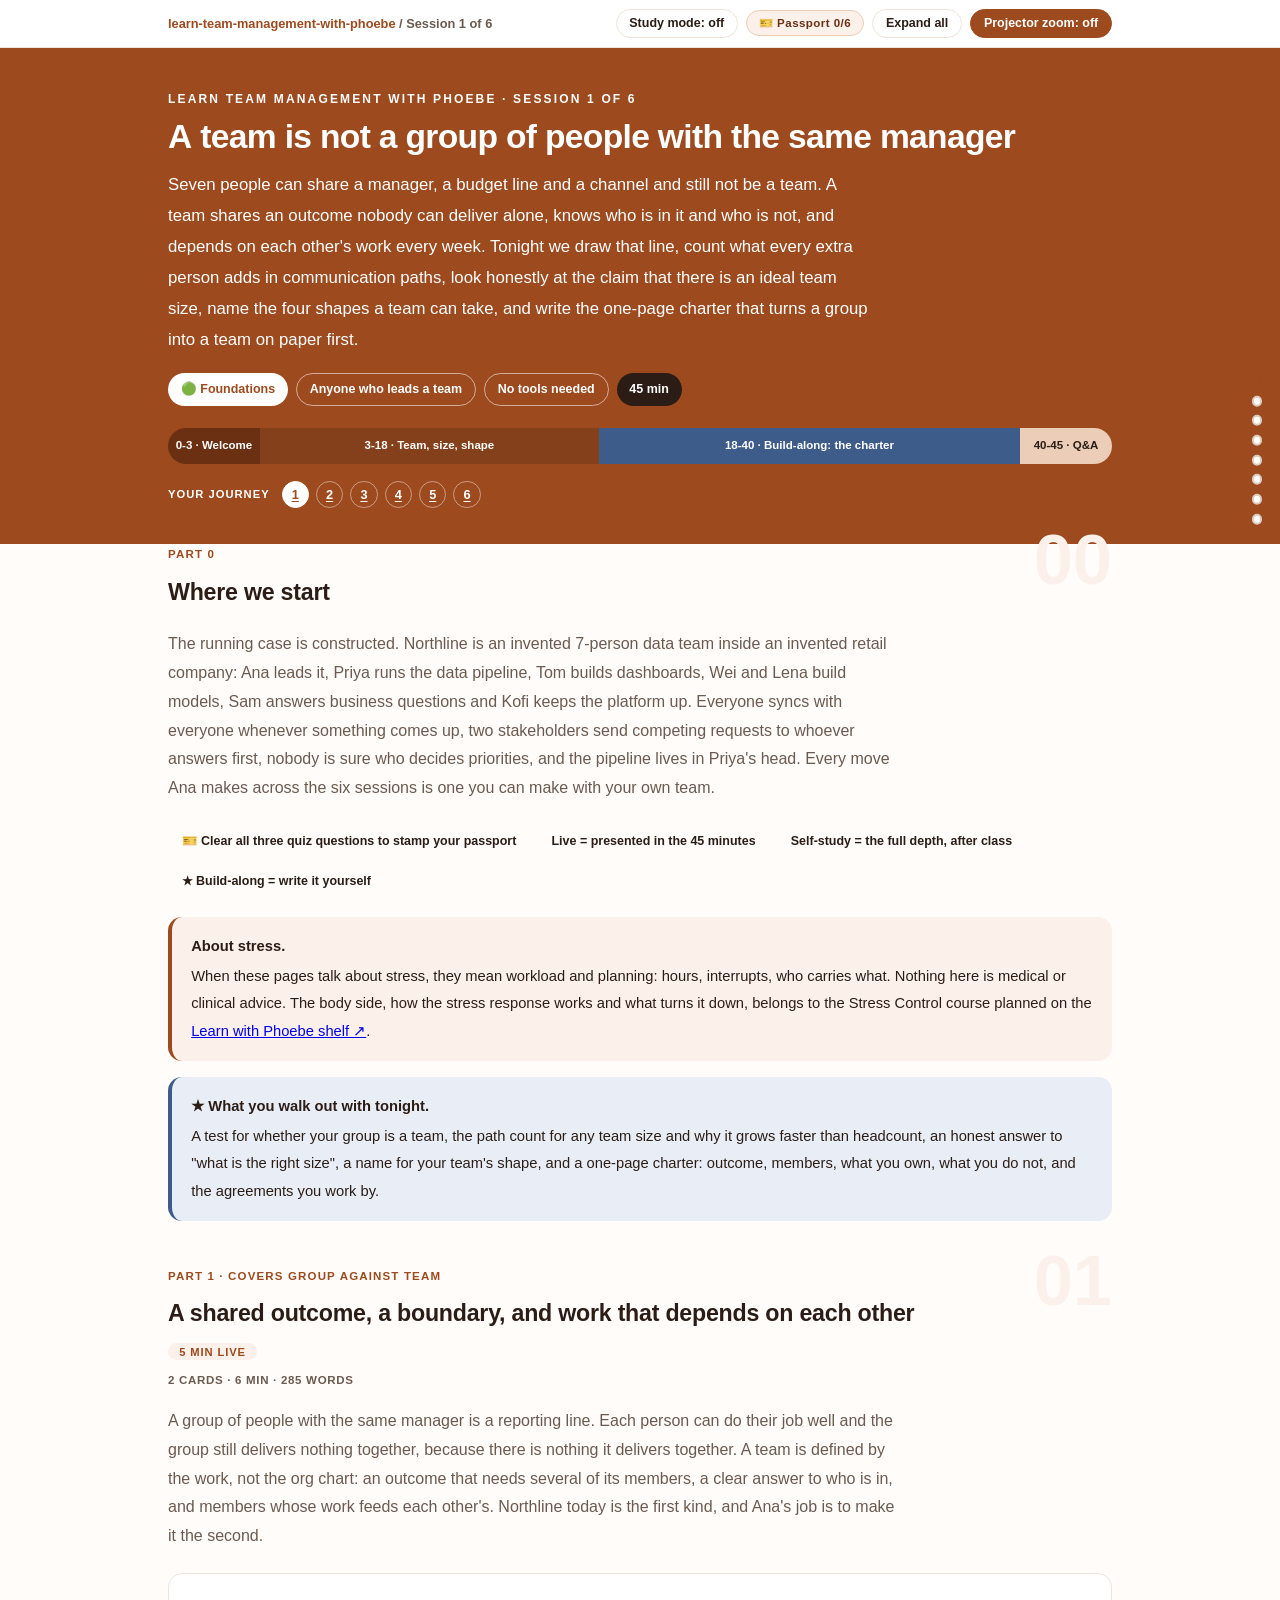
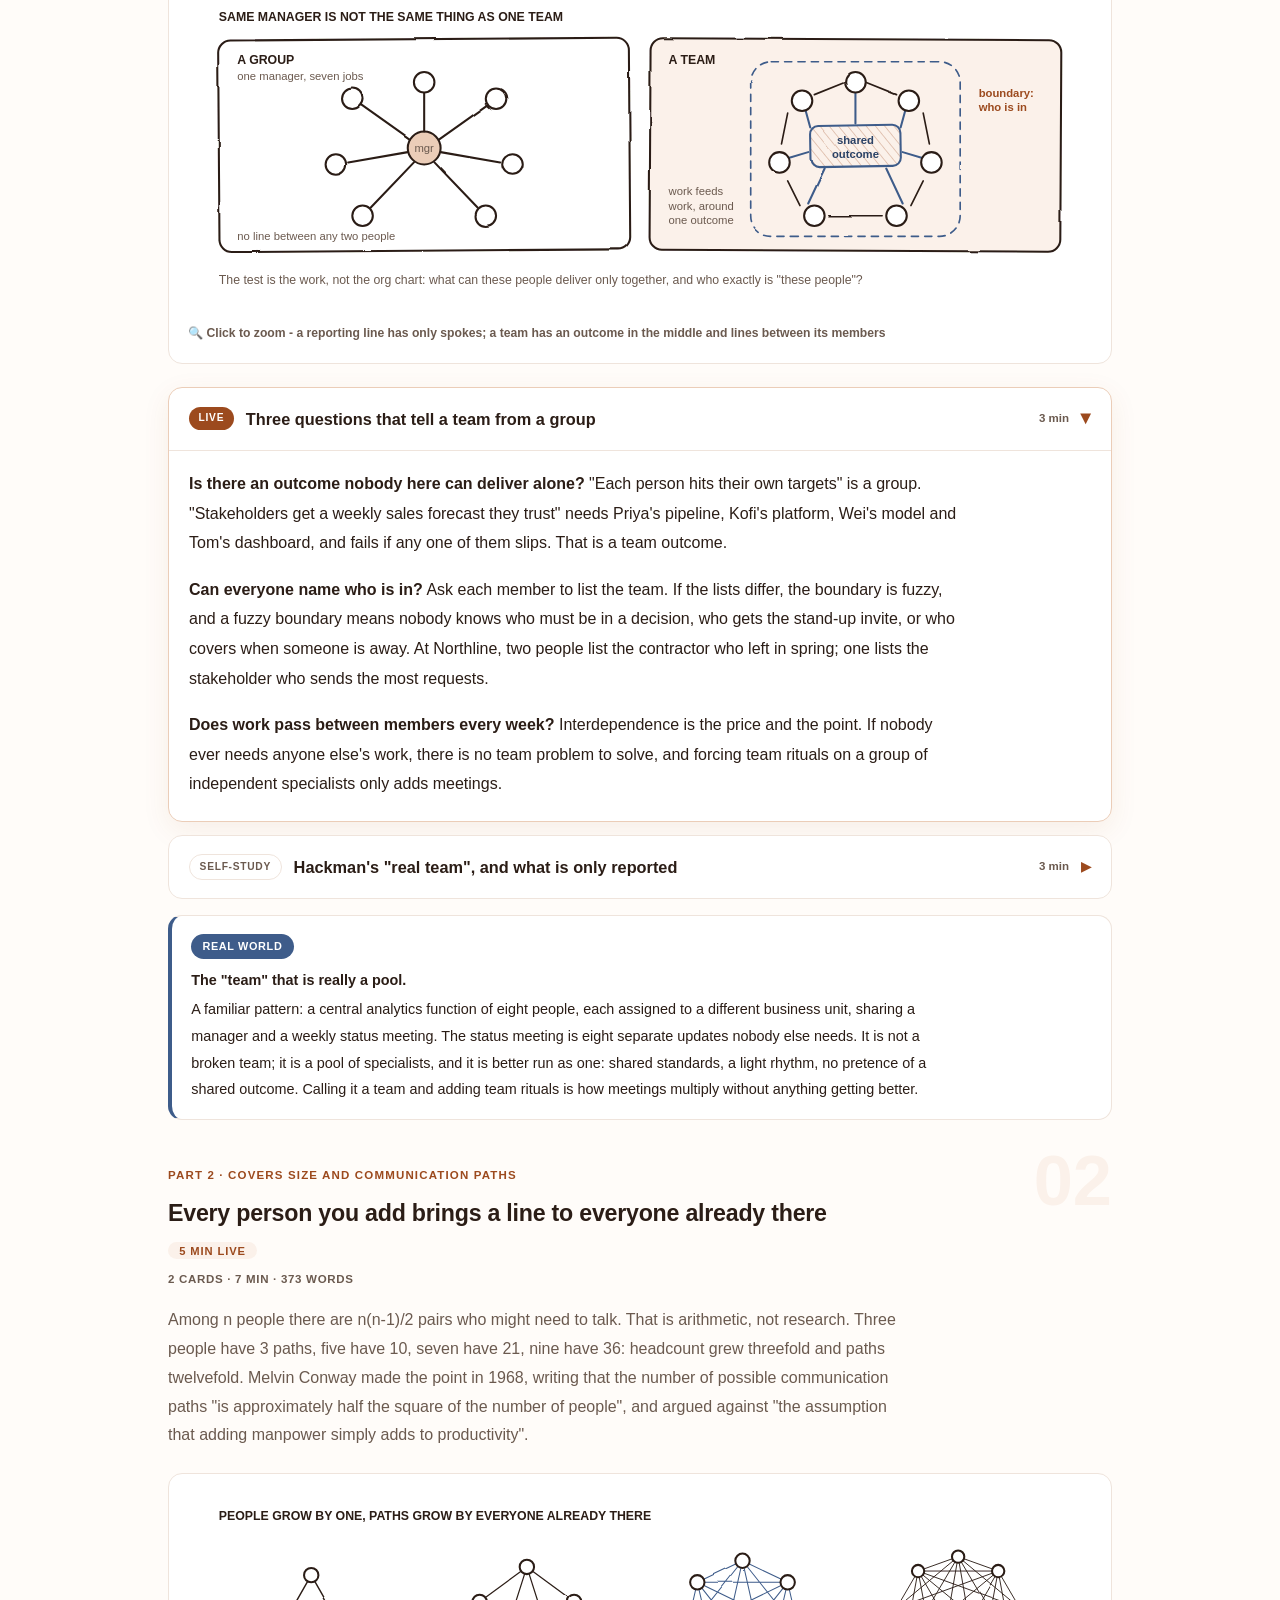
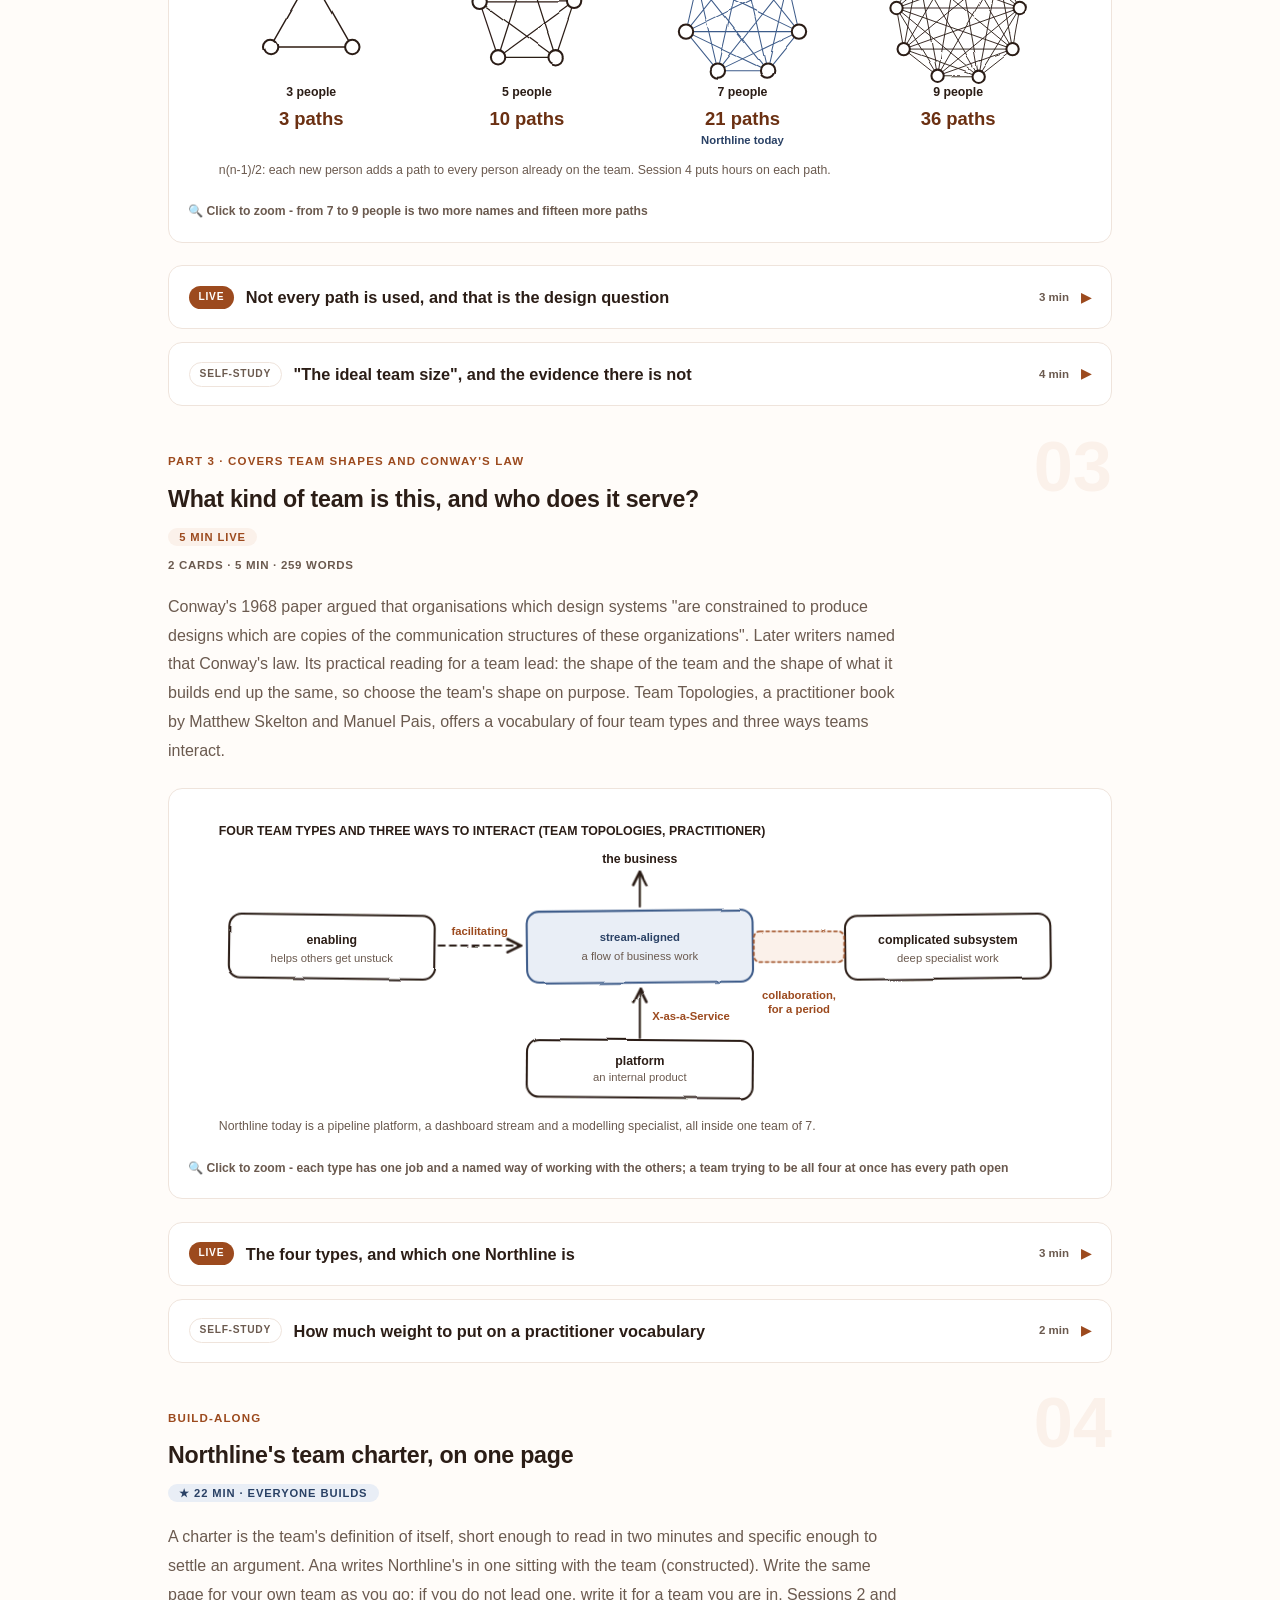
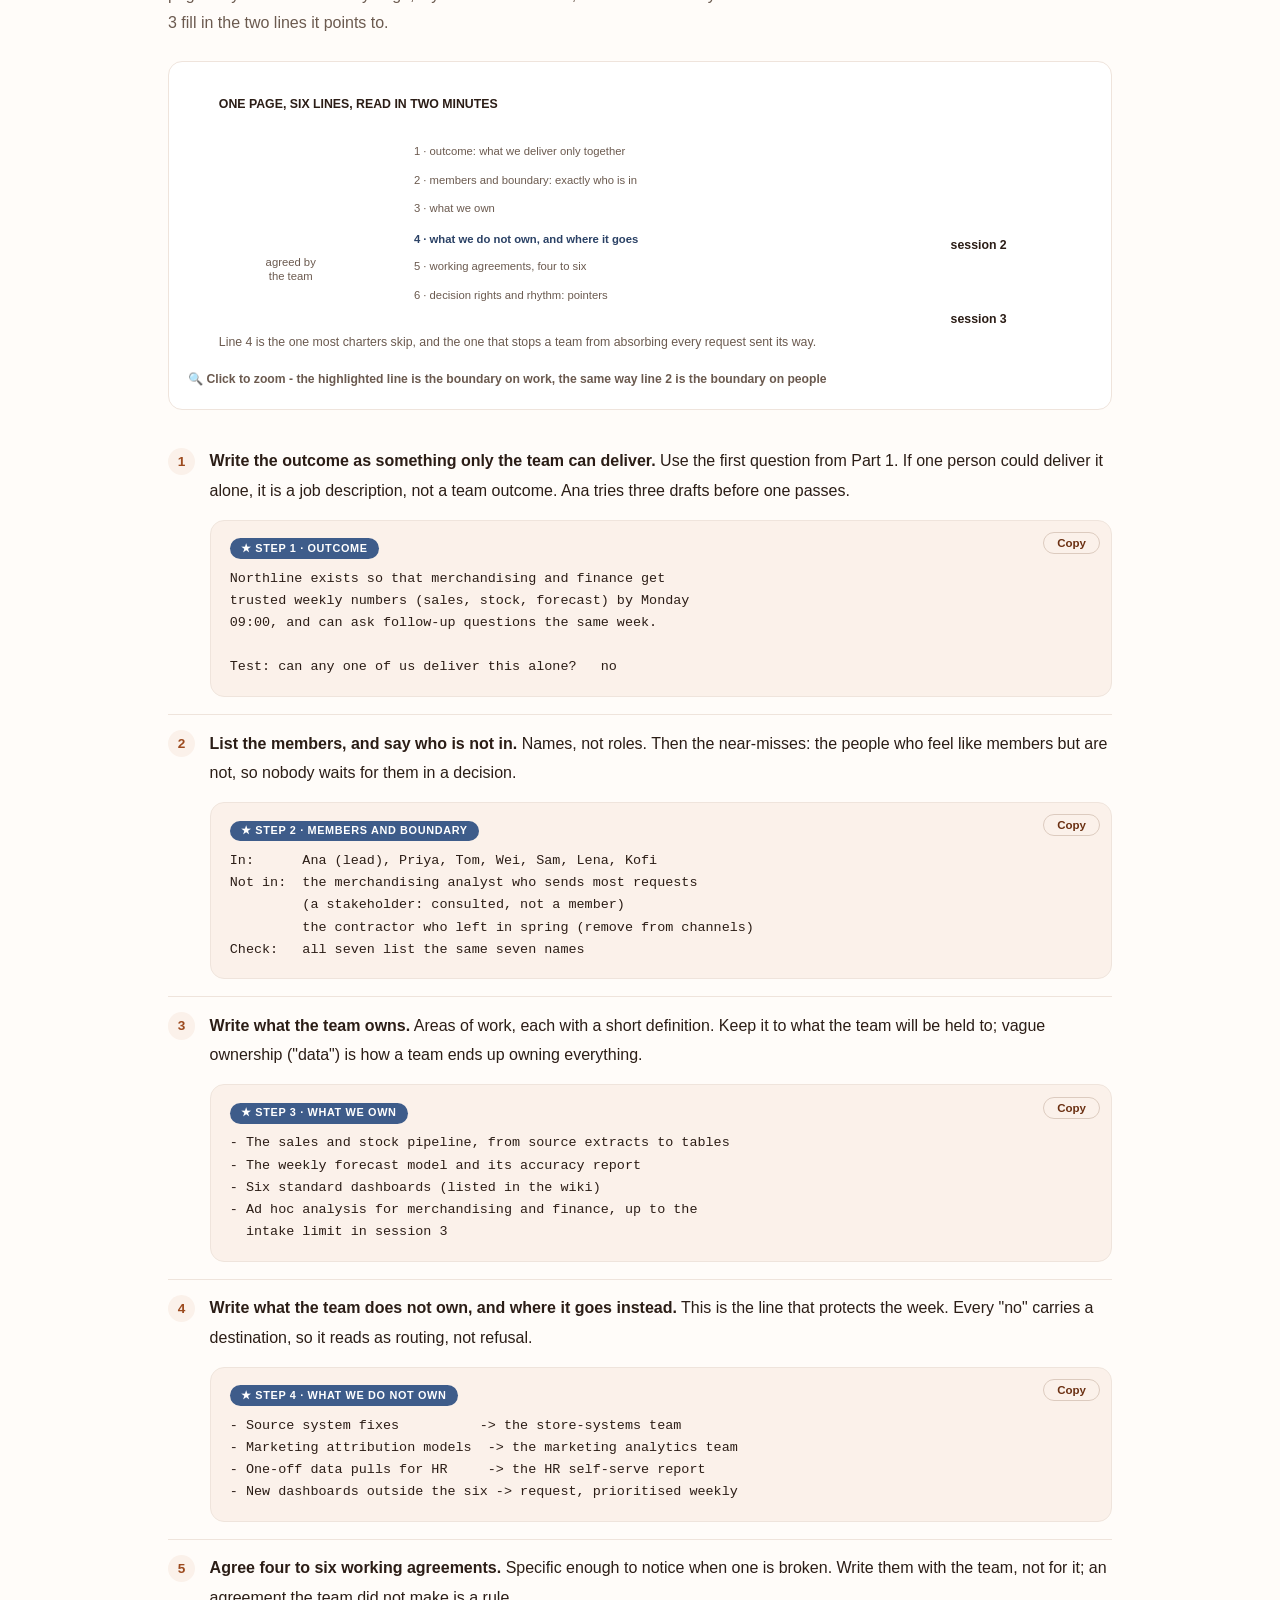
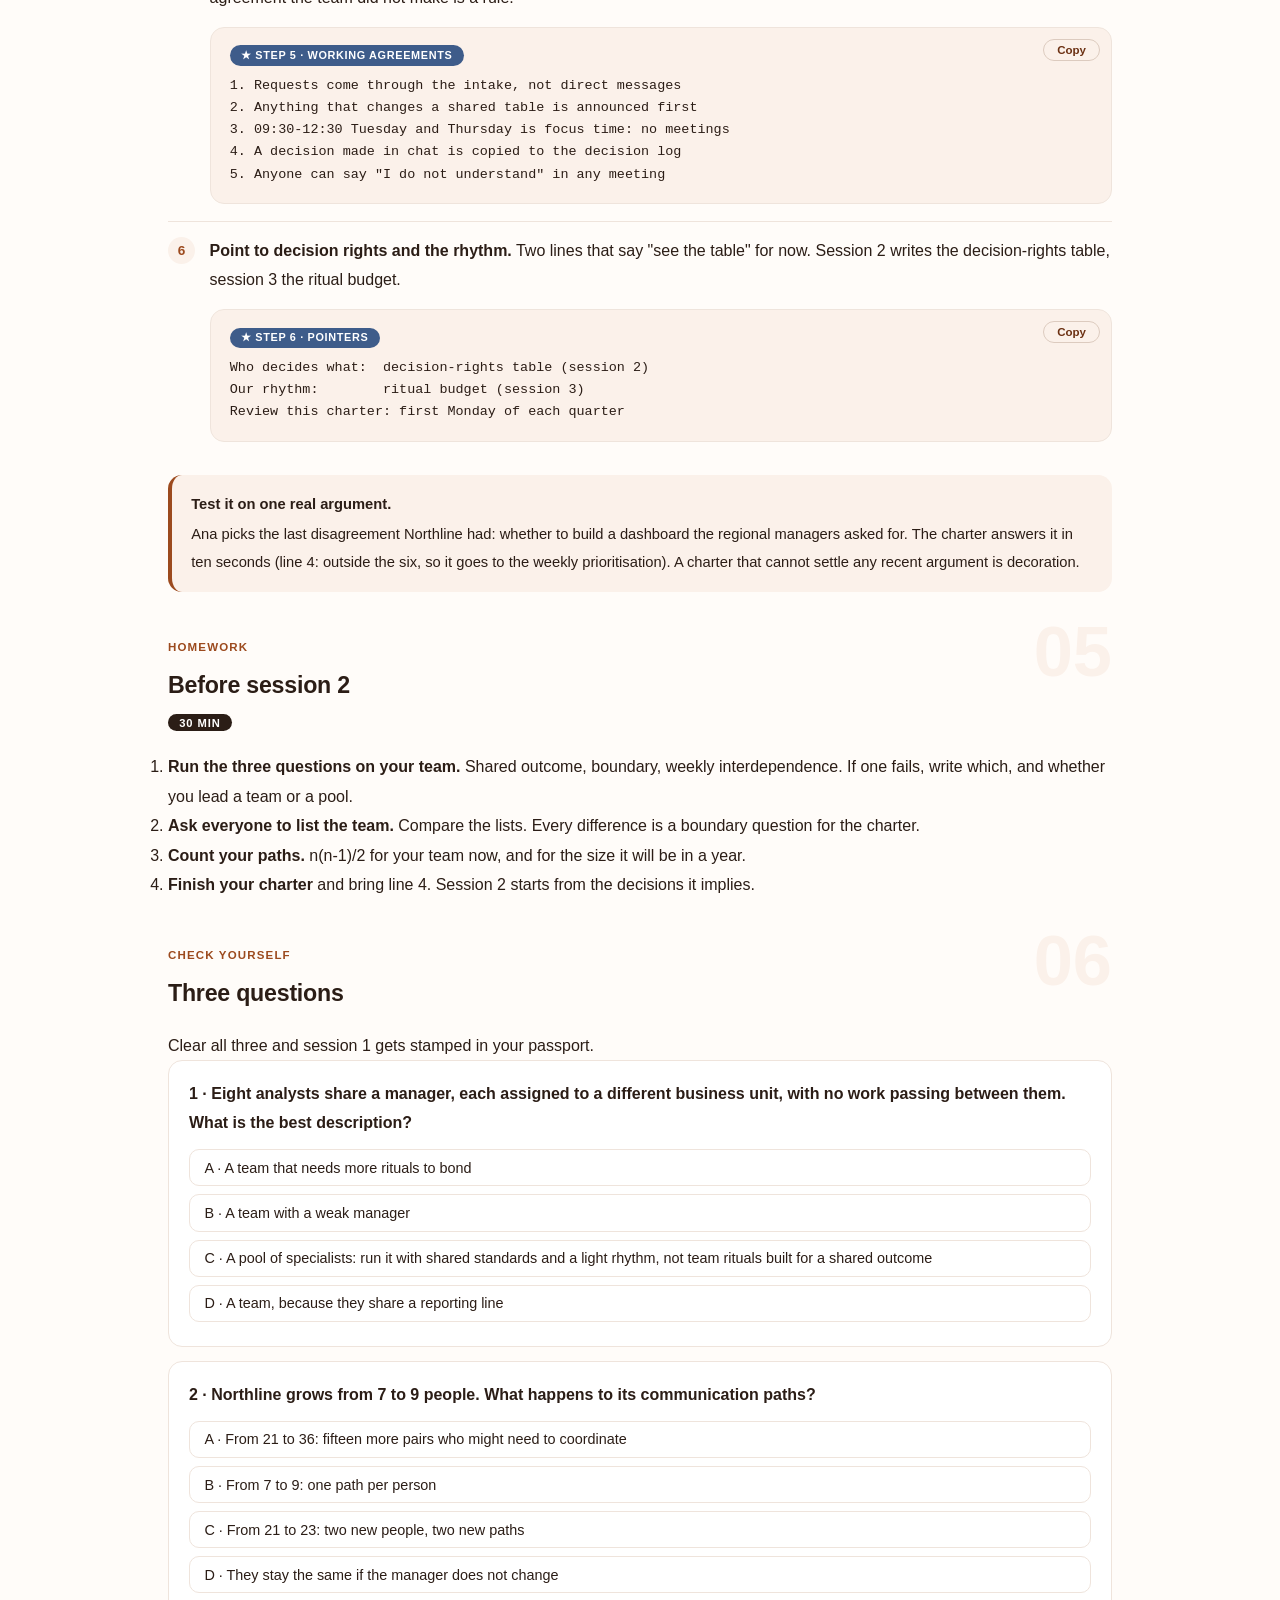
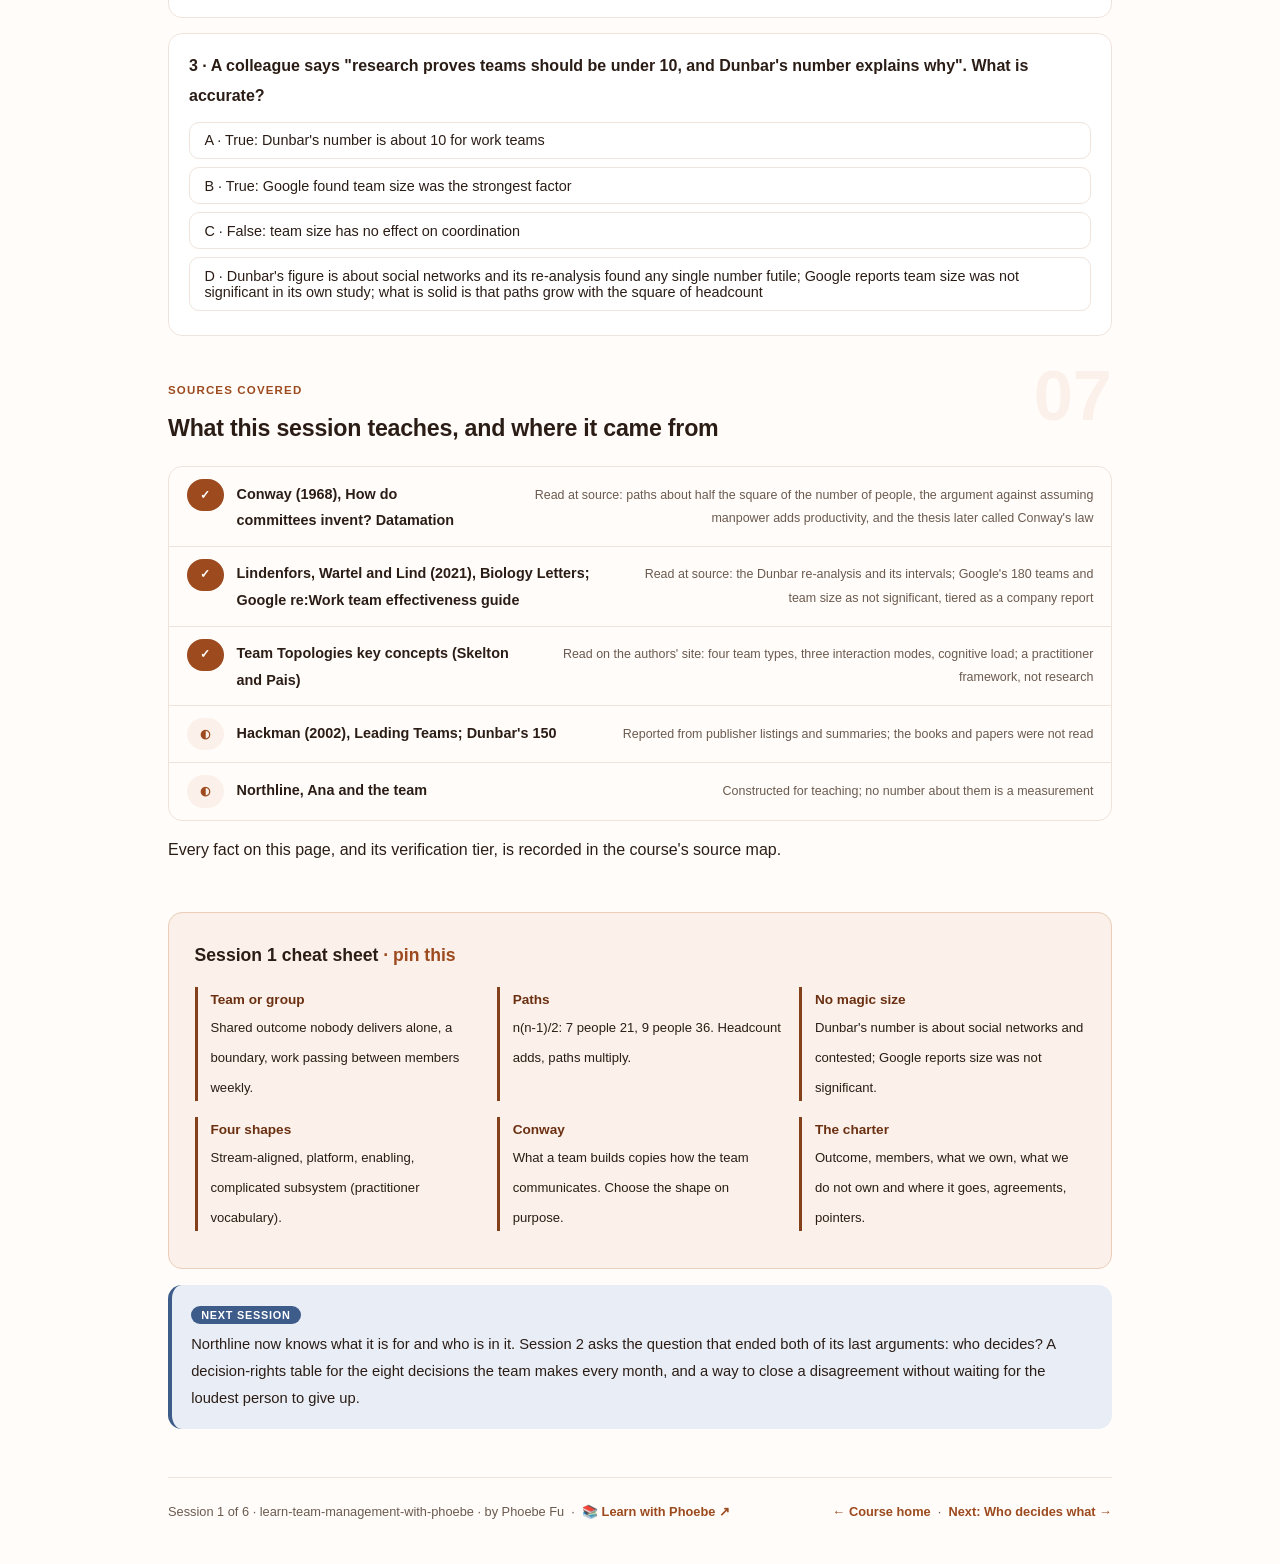
==== commit a9349f73: "Prompt-box label inside the box: overflow no longer cuts it in half The label hung 0.7rem above the " ====
--- a/courses/01-a-team-not-a-group.html
+++ b/courses/01-a-team-not-a-group.html
@@ -19,7 +19,7 @@
 <meta name="twitter:image" content="https://phoebefu6.github.io/learn-team-management-with-phoebe/assets/og-cover.png">
 <!-- social:end -->
 <title>Session 1 · A team is not a group of people with the same manager - learn team management with phoebe</title>
-<link rel="stylesheet" href="../assets/style.css?v=15">
+<link rel="stylesheet" href="../assets/style.css?v=18">
 </head>
 <body>
 
@@ -501,6 +501,6 @@
 
 </main>
 
-<script src="../assets/app.js?v=15"></script>
+<script src="../assets/app.js?v=17"></script>
 </body>
 </html>
--- a/assets/style.css
+++ b/assets/style.css
@@ -1369,3 +1369,9 @@
 .masthead a, .masthead .sub a { color: #fff; text-decoration: underline; text-underline-offset: 2px; }
 .prompt-box b, .prompt-box strong { color: var(--indigo-deep, var(--ink)); }
 .prompt-box span, .prompt-box em, .prompt-box i { color: inherit; }
+.pp-stamp i { color: var(--ink); }
+
+/* Prompt-box label sits inside the box (2026-10-12). Hanging it 0.7rem above the edge let any
+   overflow:auto parent cut it in half; in normal flow nothing can clip it. The right margin
+   keeps it clear of the Copy button; long labels wrap instead of running under it. */
+.prompt-box > .label{ position: static; display: table; margin: 0 5.2rem .55rem 0; white-space: normal; line-height: 1.45; }
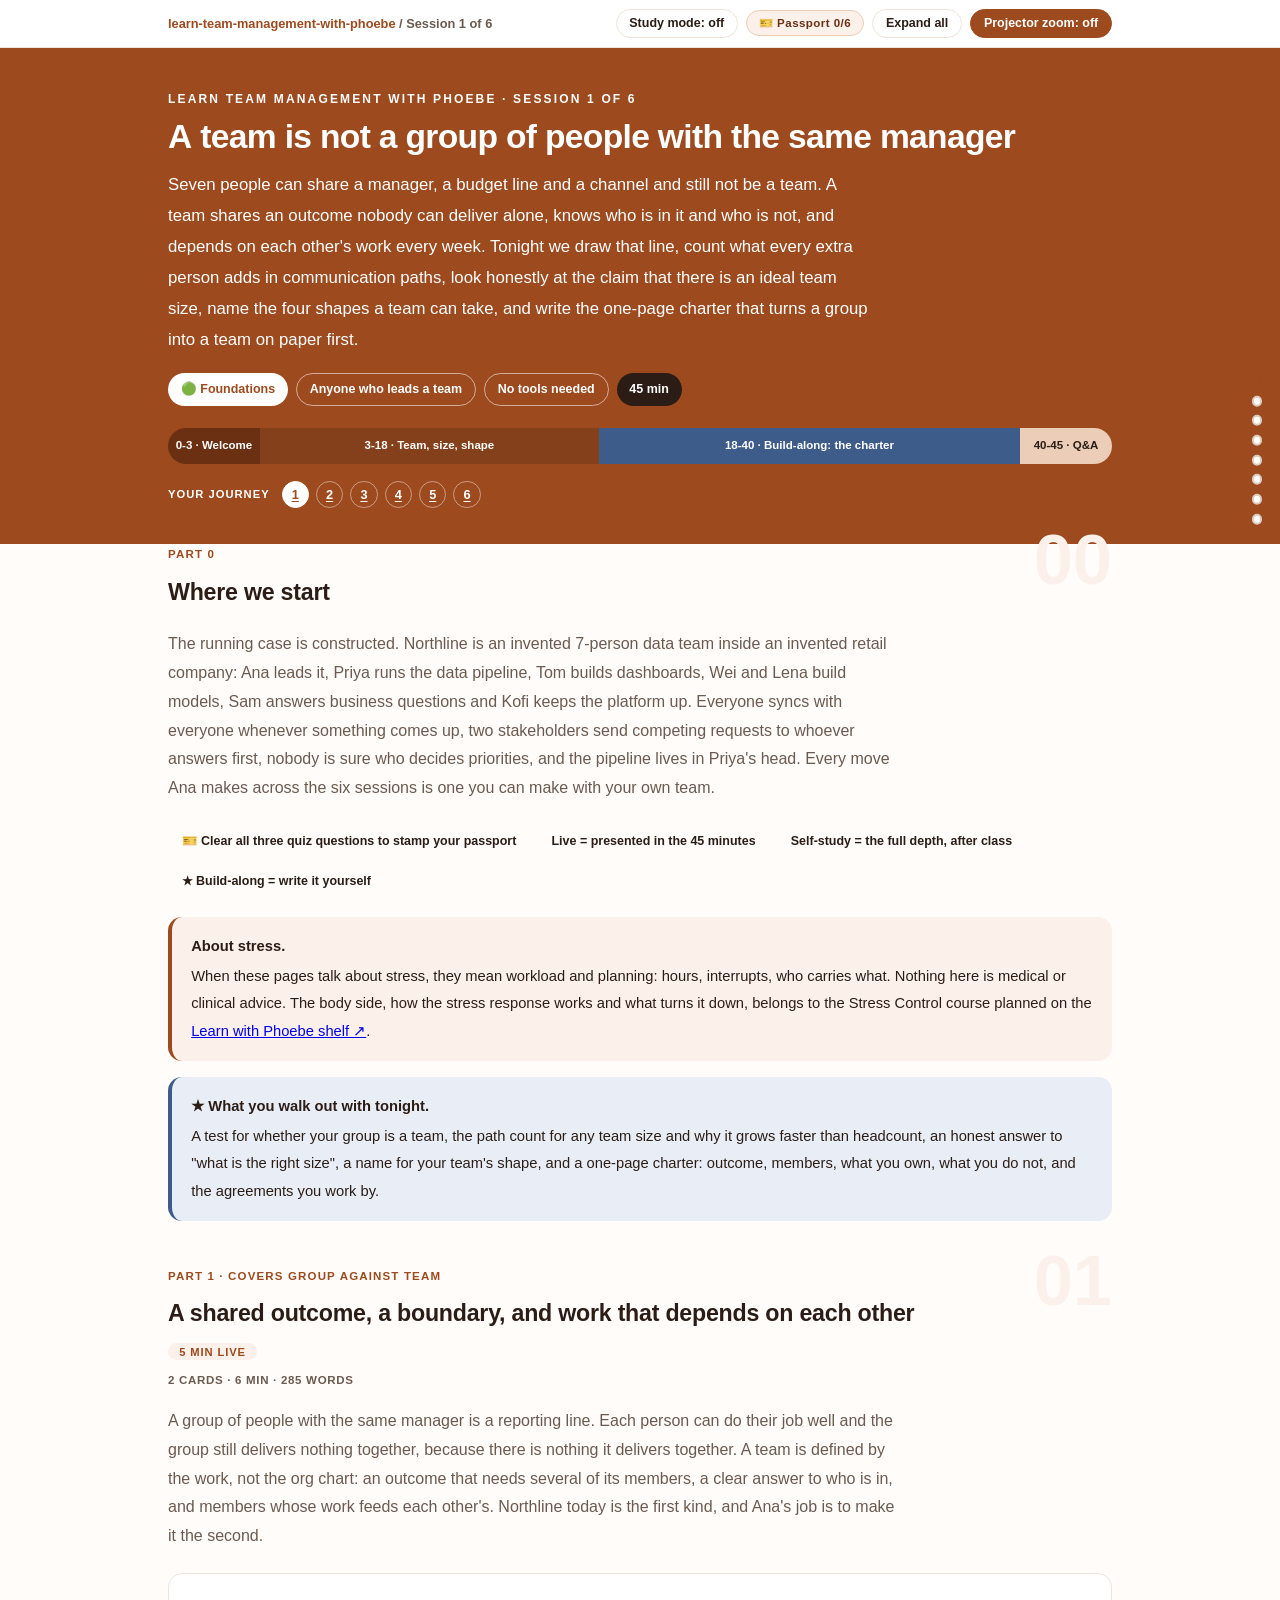
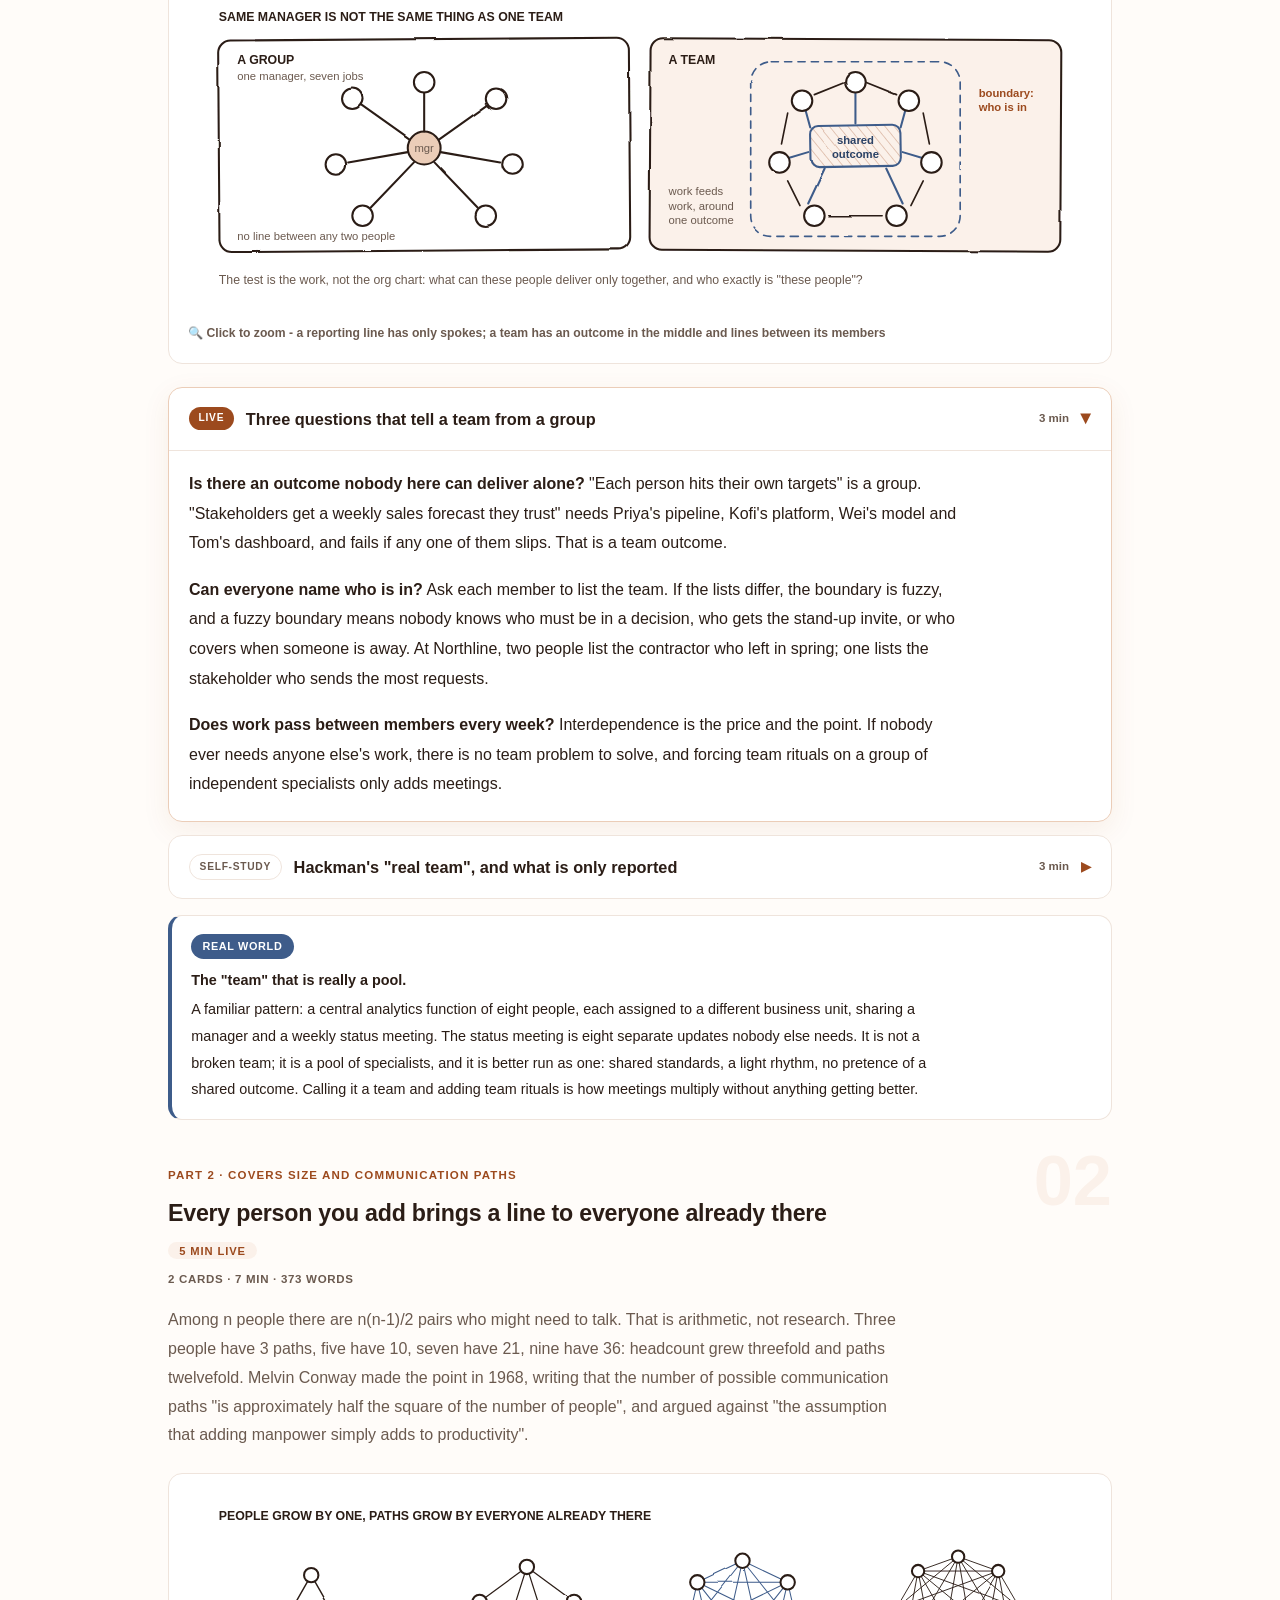
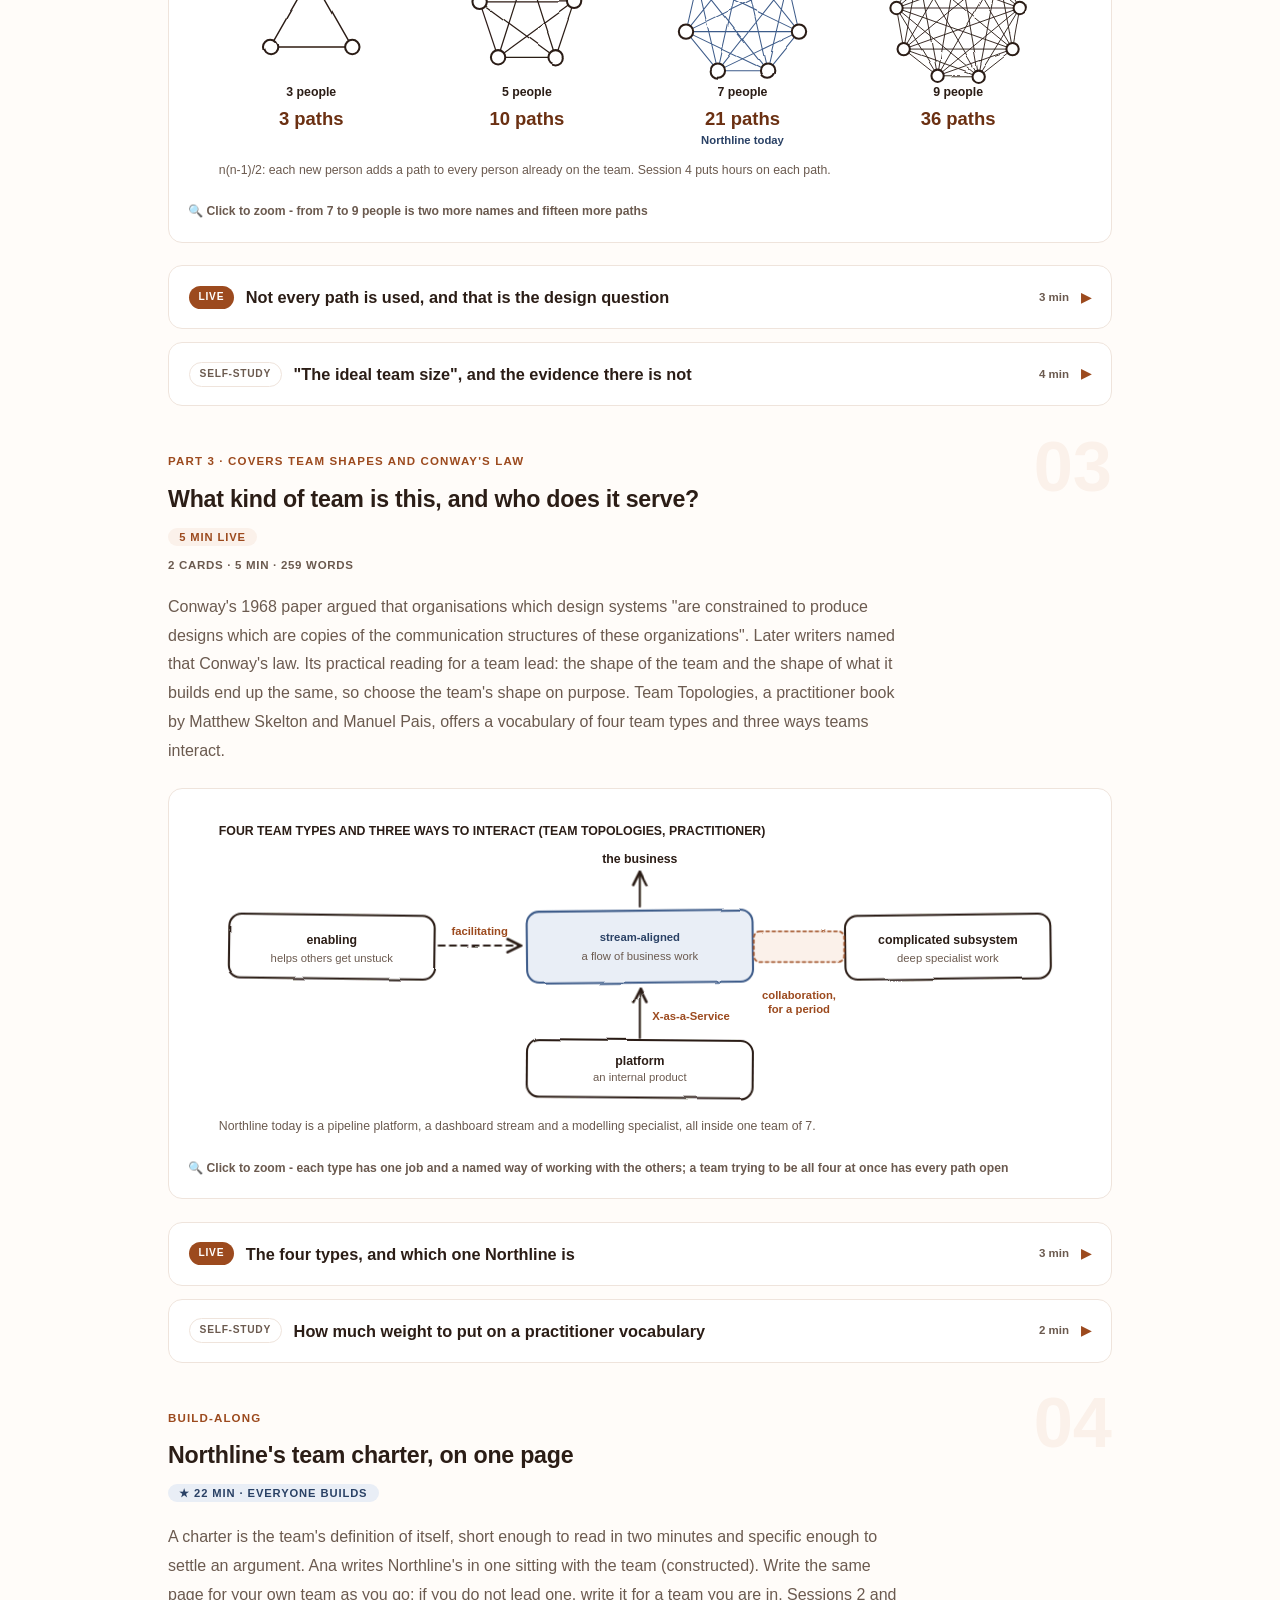
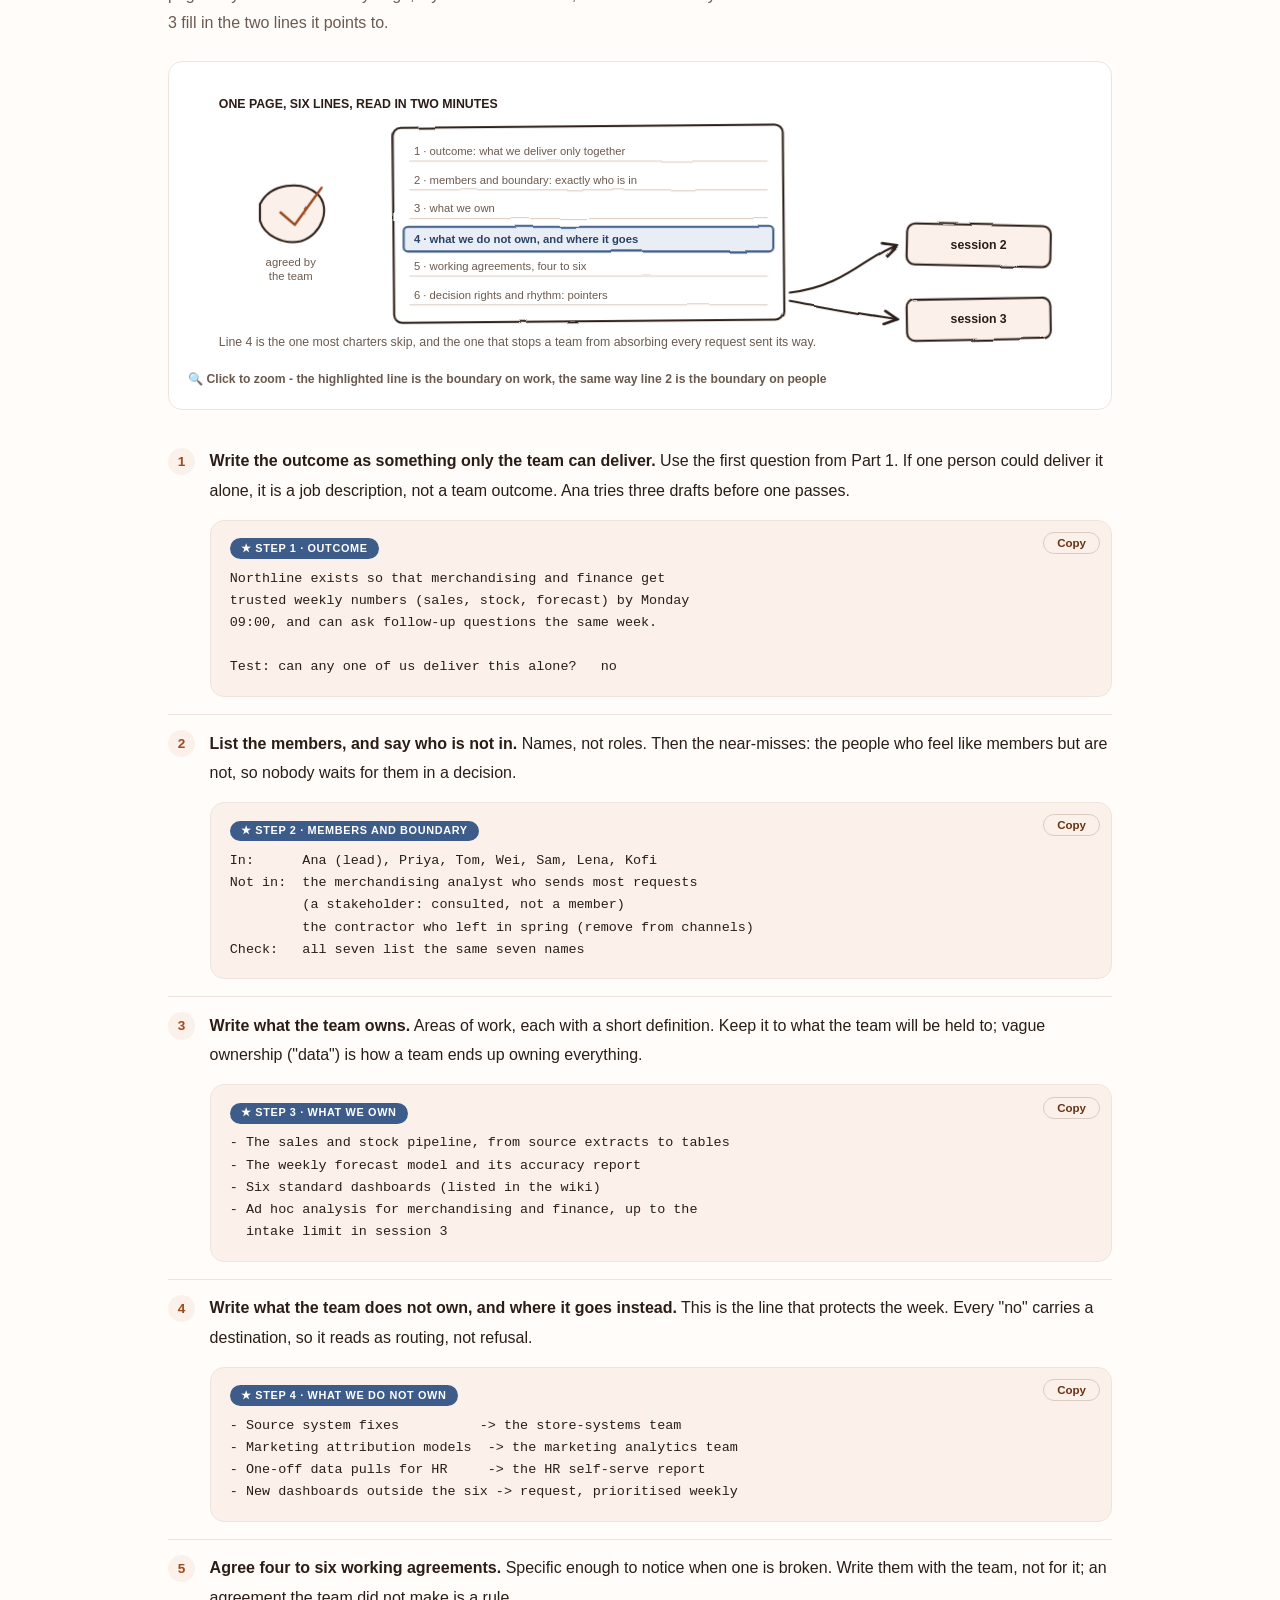
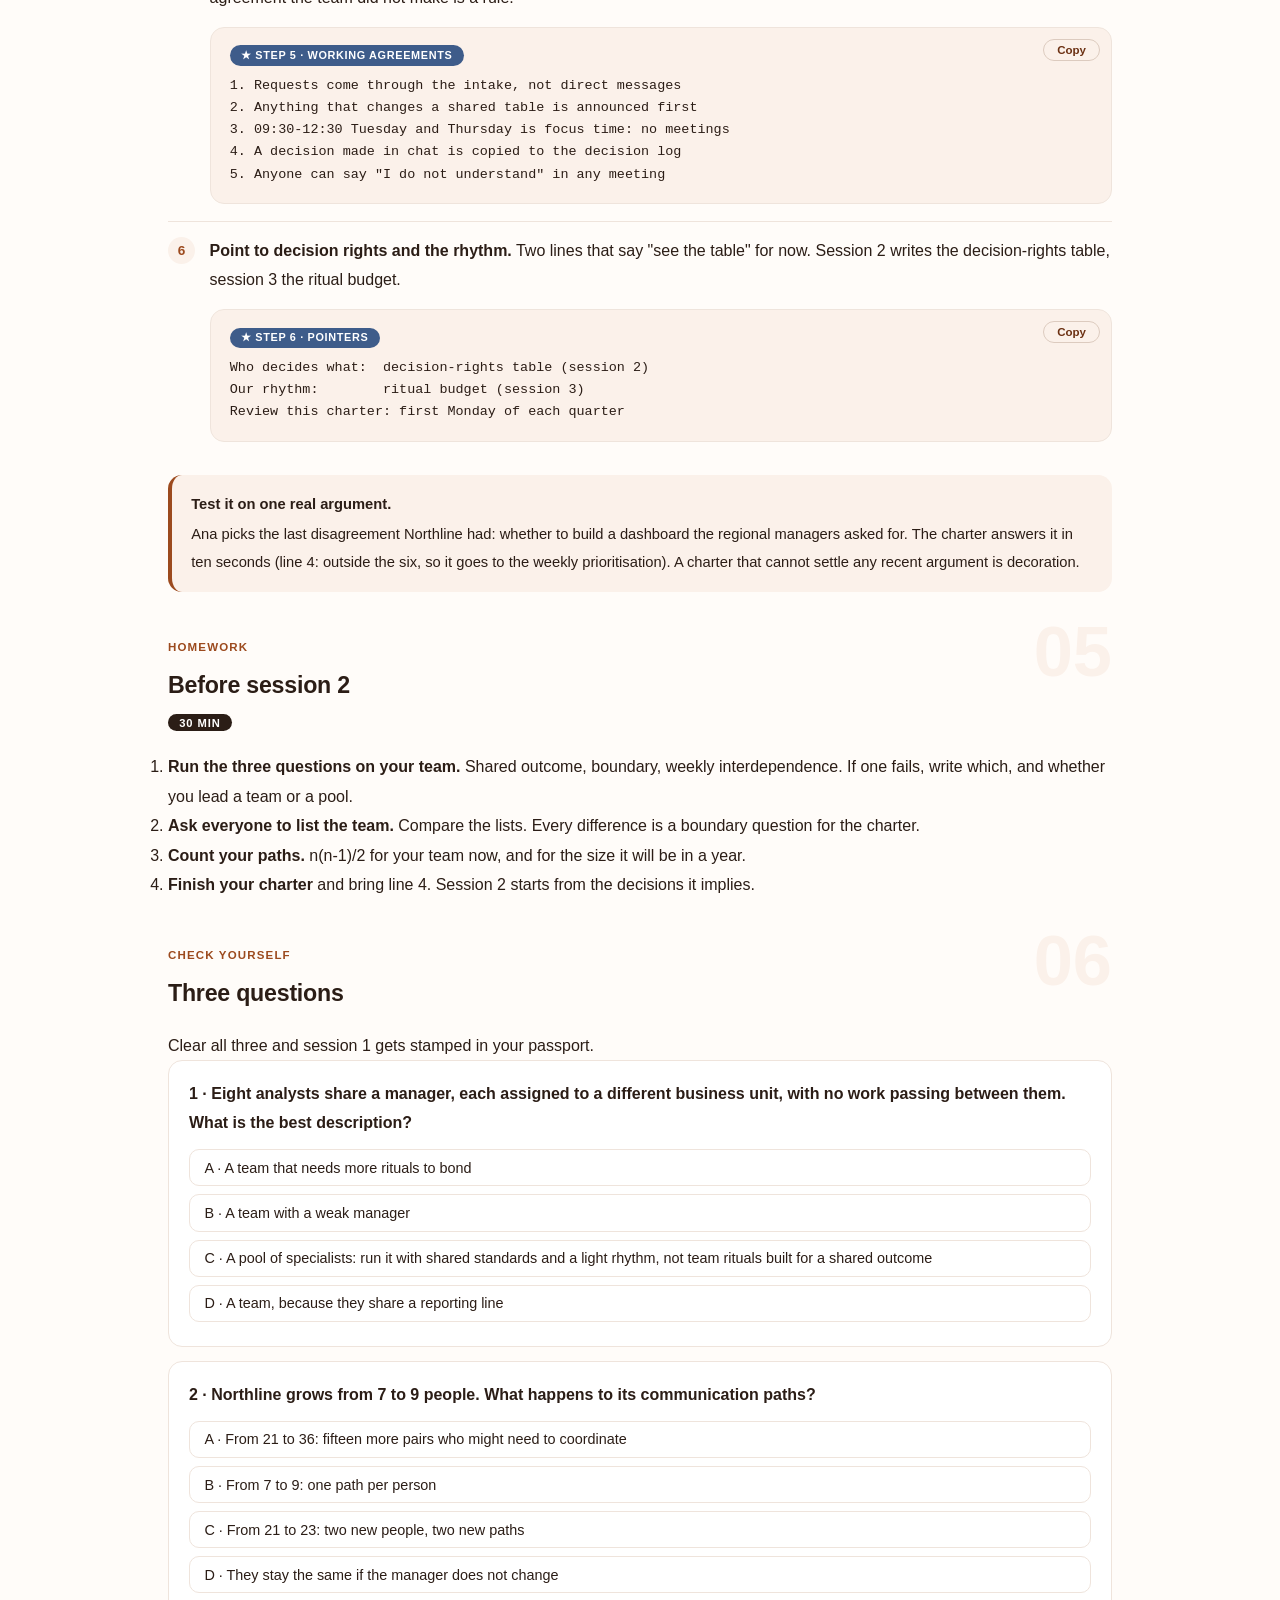
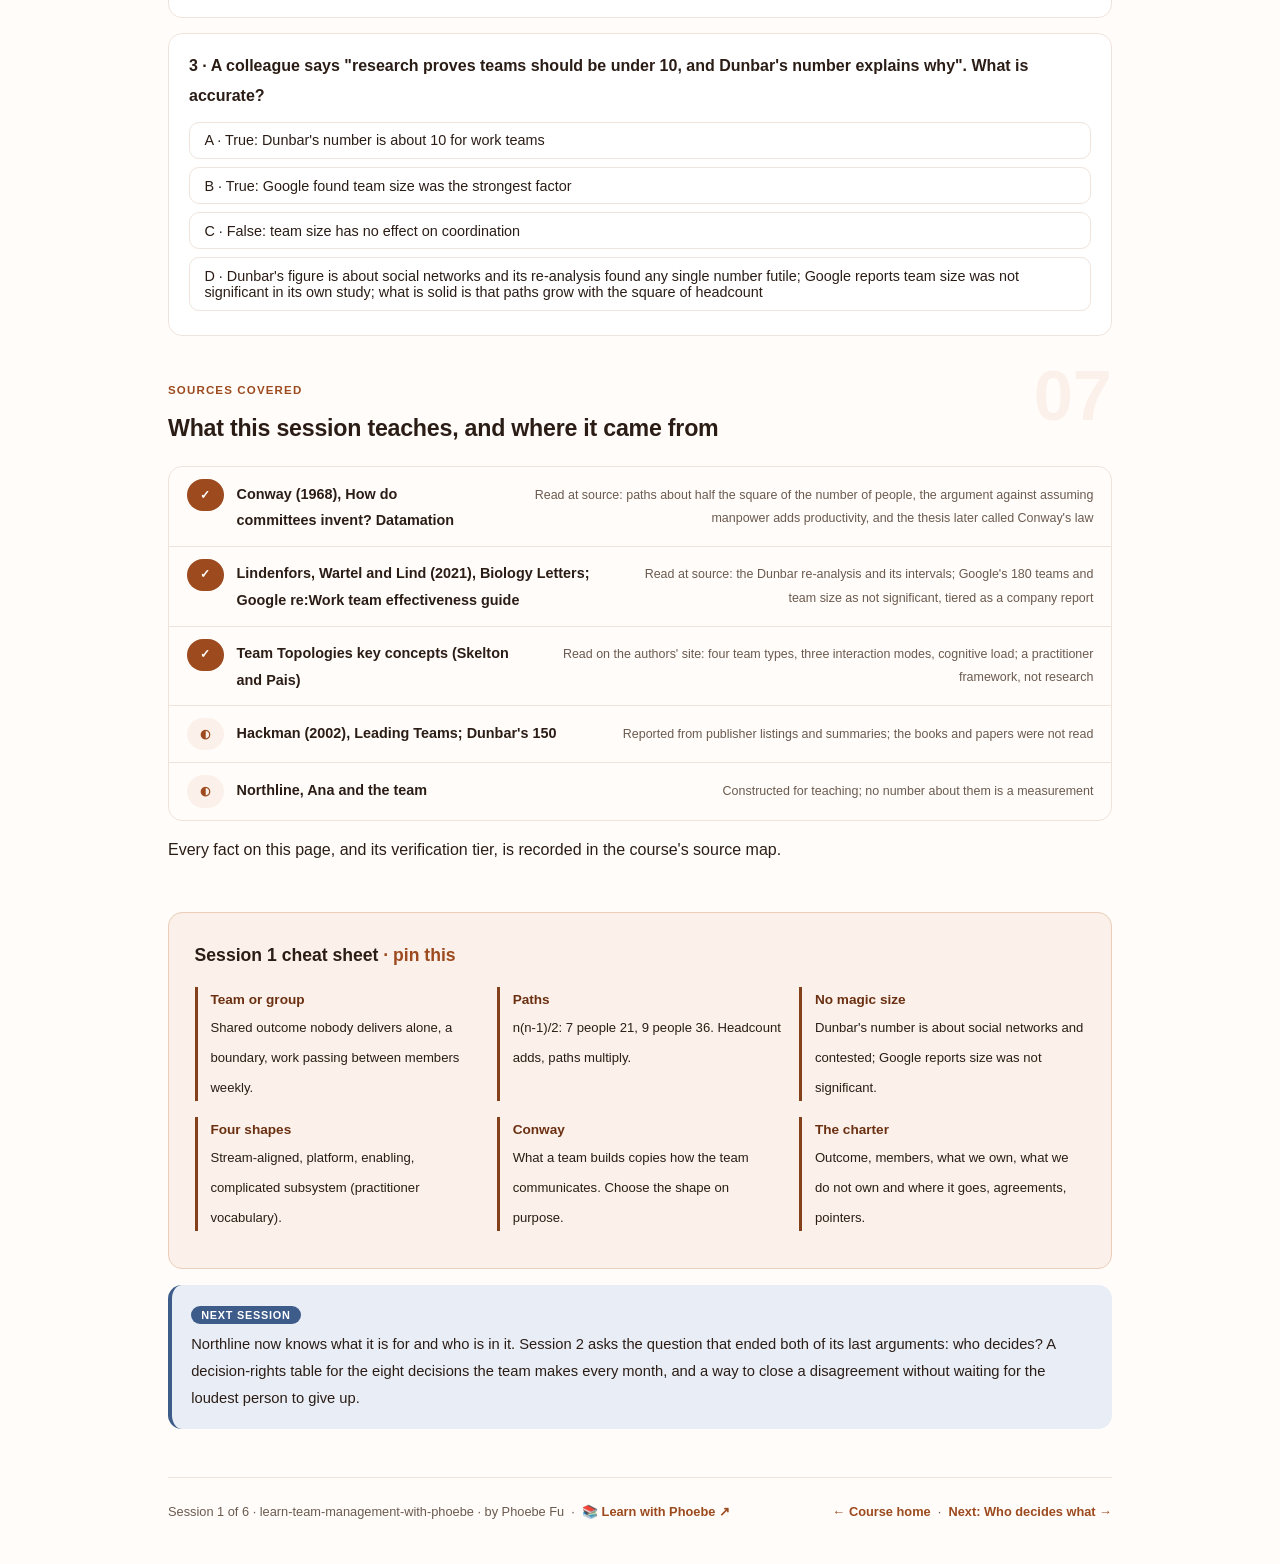
==== commit 7d953ac7: "Fix clipped text found by clip-sweep - Wipe panes share one grid cell: the longer pane was cut off a" ====
--- a/courses/01-a-team-not-a-group.html
+++ b/courses/01-a-team-not-a-group.html
@@ -19,7 +19,7 @@
 <meta name="twitter:image" content="https://phoebefu6.github.io/learn-team-management-with-phoebe/assets/og-cover.png">
 <!-- social:end -->
 <title>Session 1 · A team is not a group of people with the same manager - learn team management with phoebe</title>
-<link rel="stylesheet" href="../assets/style.css?v=18">
+<link rel="stylesheet" href="../assets/style.css?v=19">
 </head>
 <body>
 
--- a/assets/style.css
+++ b/assets/style.css
@@ -1375,3 +1375,9 @@
    overflow:auto parent cut it in half; in normal flow nothing can clip it. The right margin
    keeps it clear of the Copy button; long labels wrap instead of running under it. */
 .prompt-box > .label{ position: static; display: table; margin: 0 5.2rem .55rem 0; white-space: normal; line-height: 1.45; }
+
+/* Wipe panes share one grid cell (2026-10-12): the taller pane sets the height. Pane B was
+   absolutely positioned over pane A, so a longer B was cut off at the bottom on phones. */
+.wipe-panes { display: grid; }
+.wipe-panes > .wipe-a, .wipe-panes > .wipe-b { grid-area: 1 / 1; }
+.wipe-panes > .wipe-b { position: relative; inset: auto; }
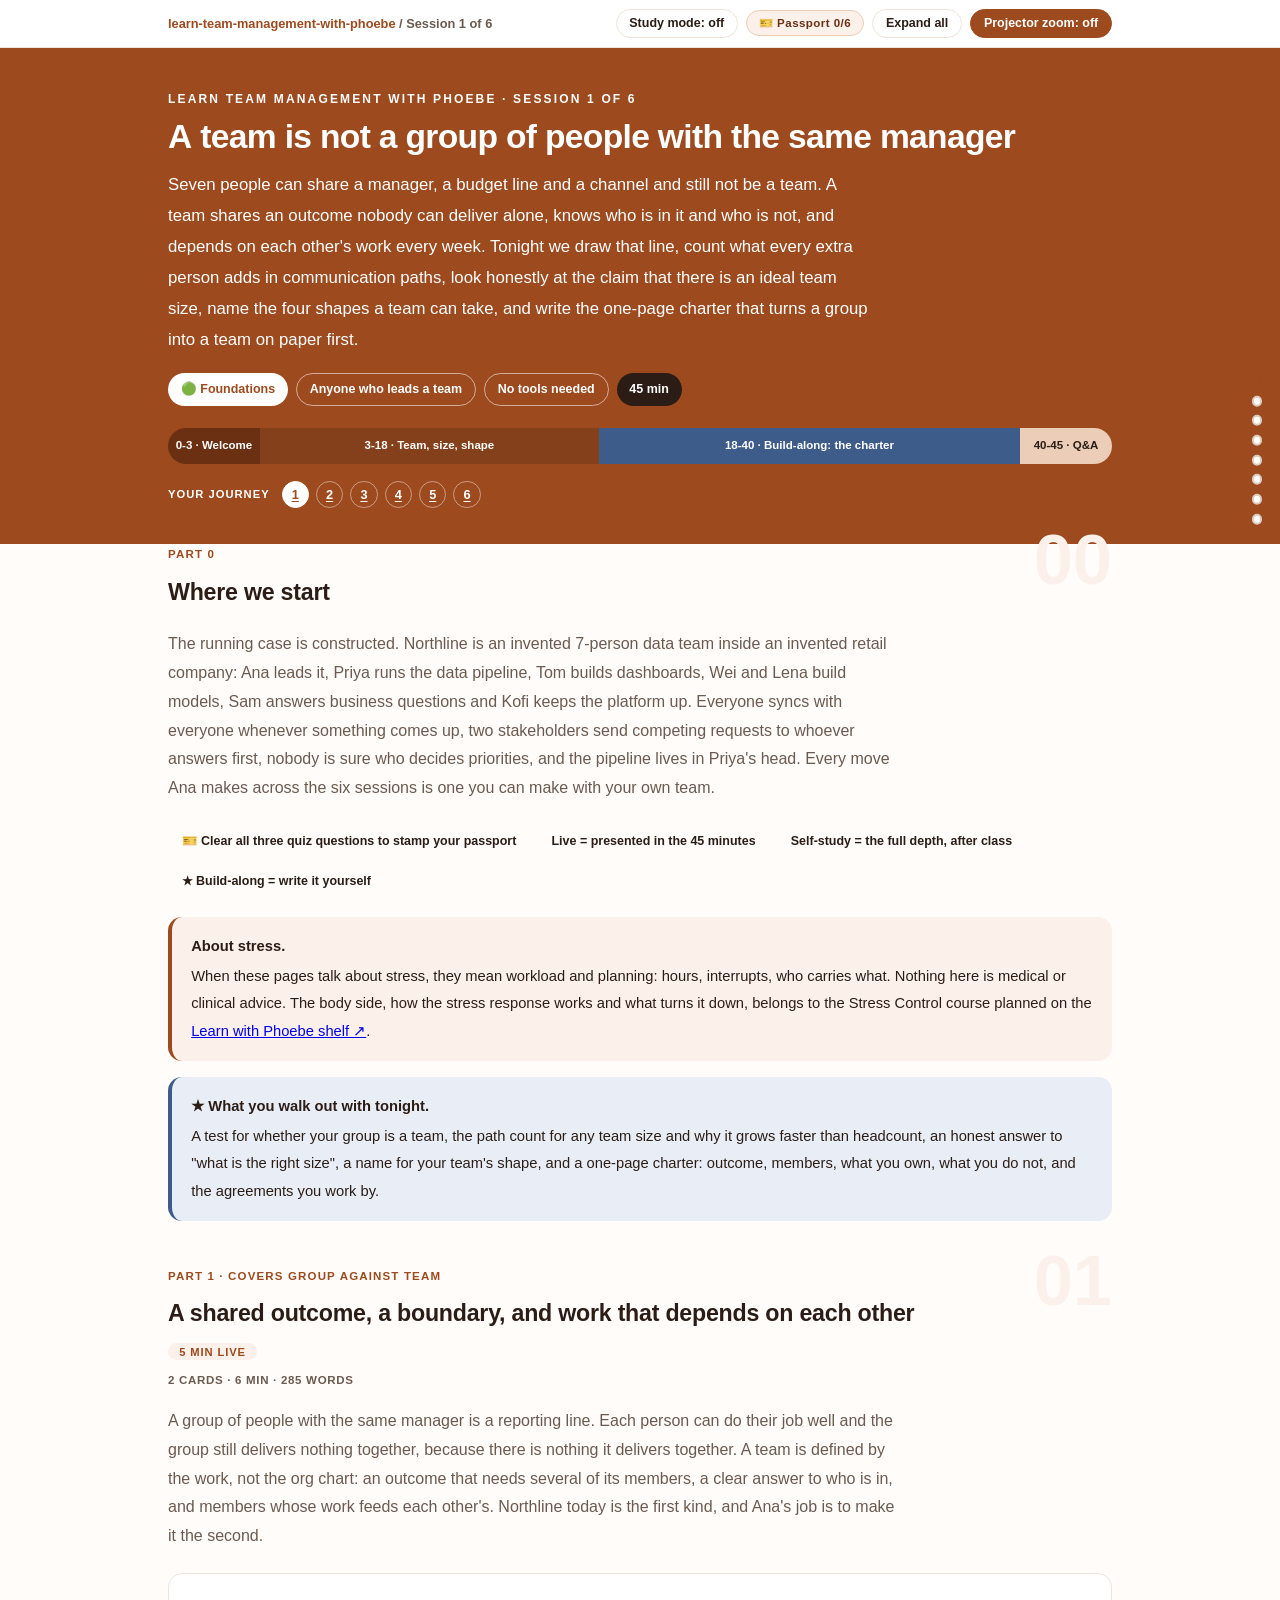
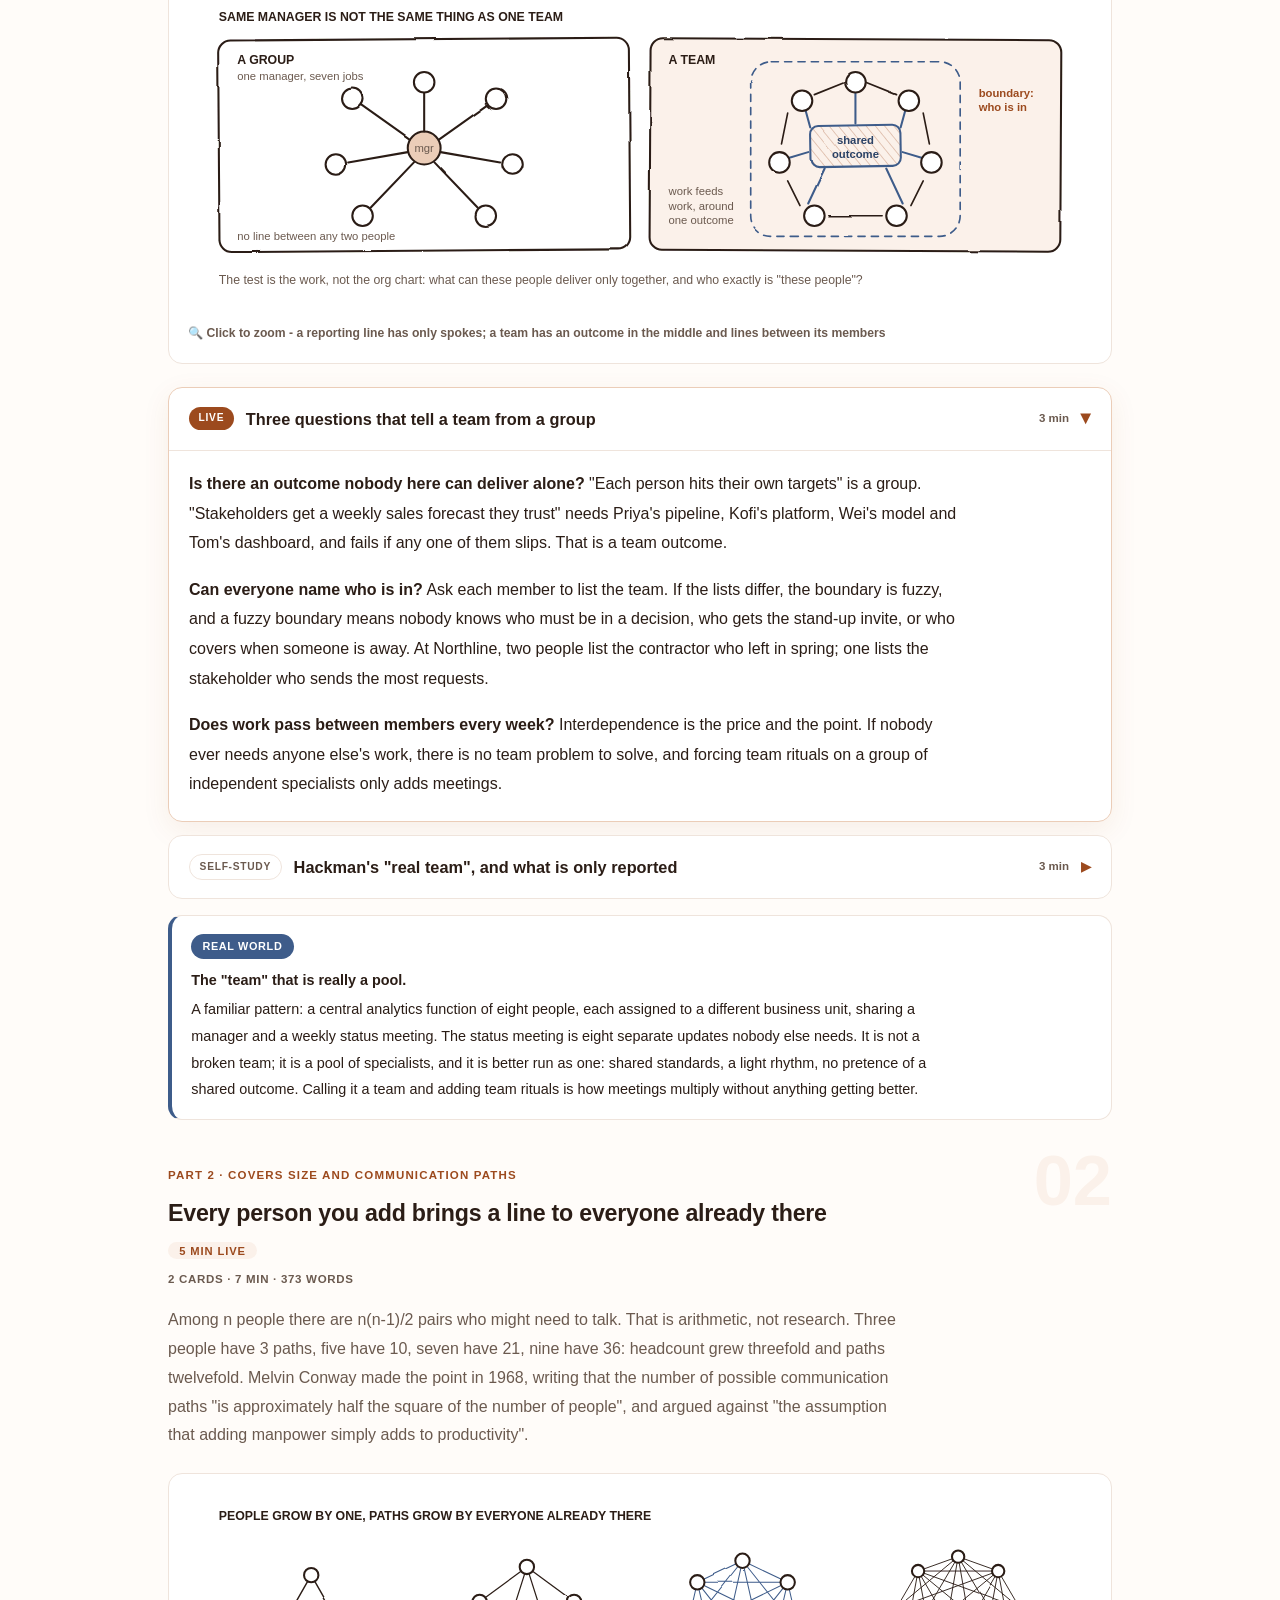
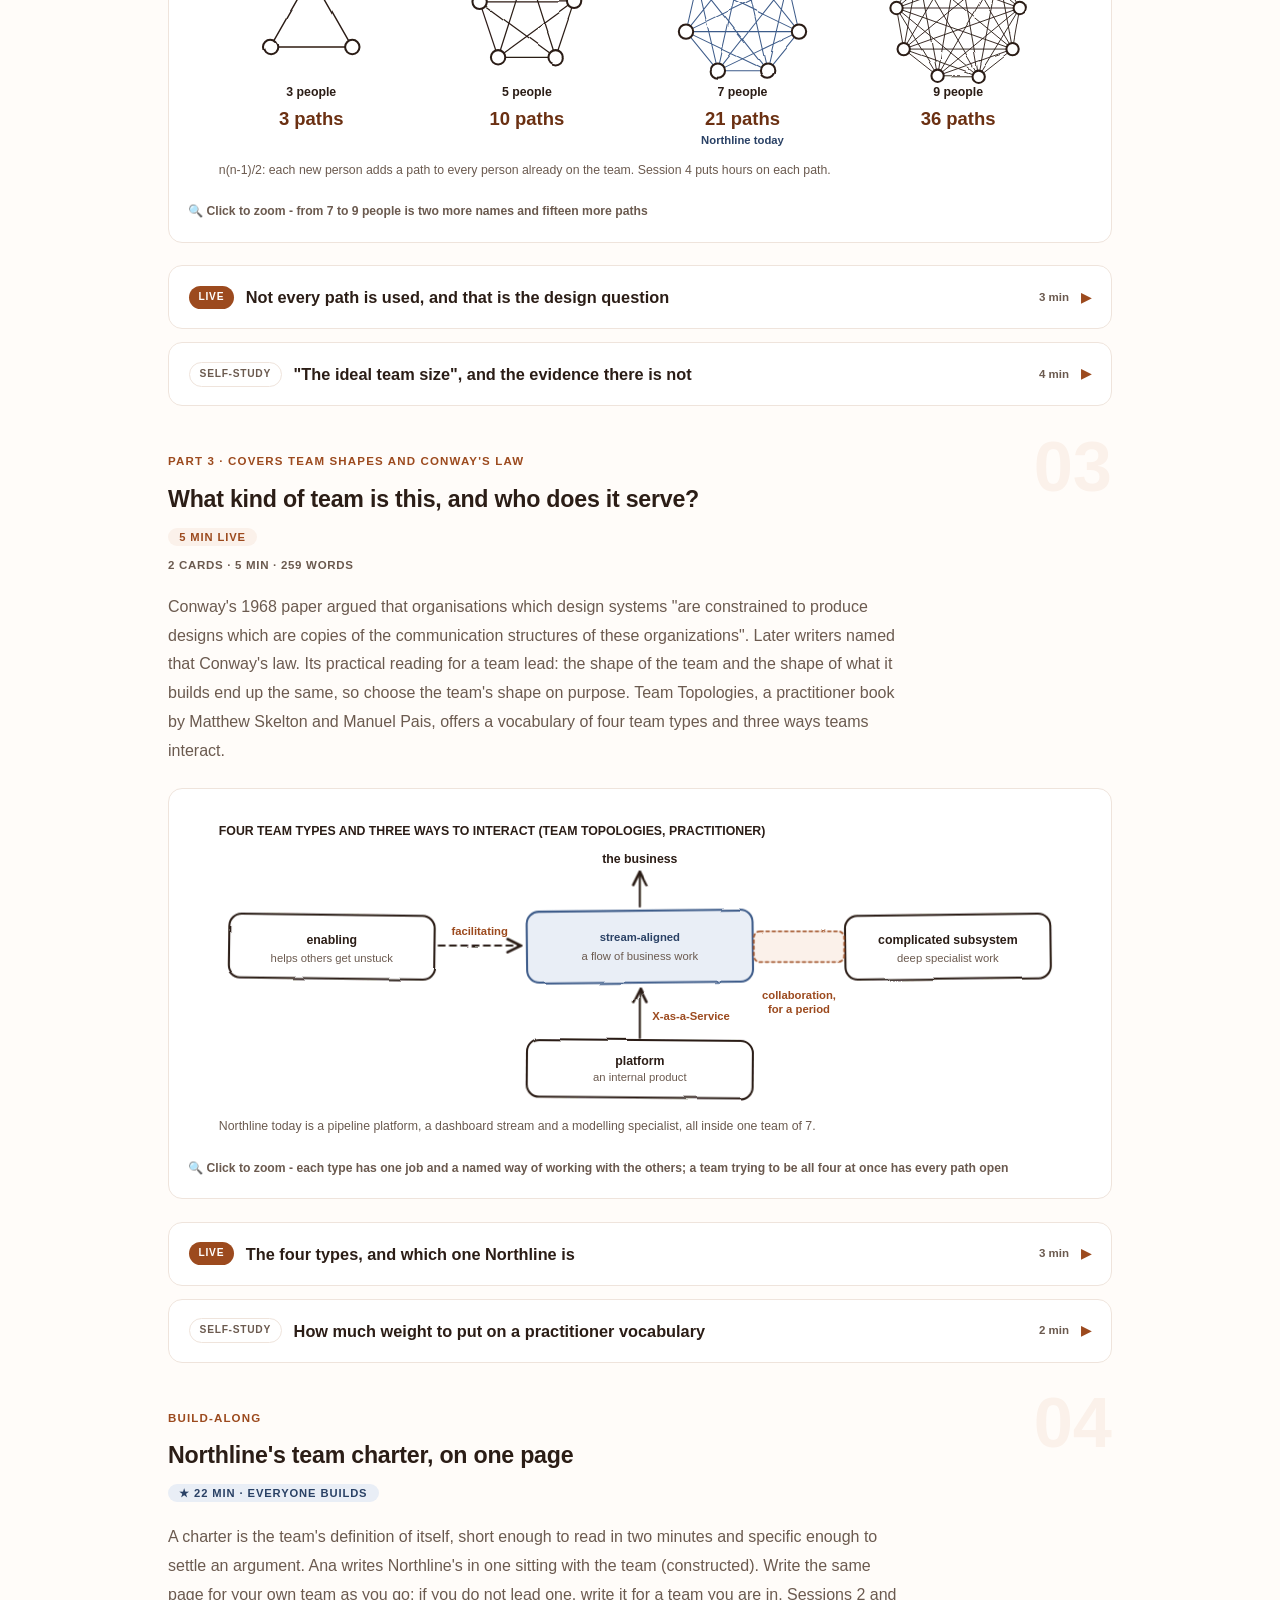
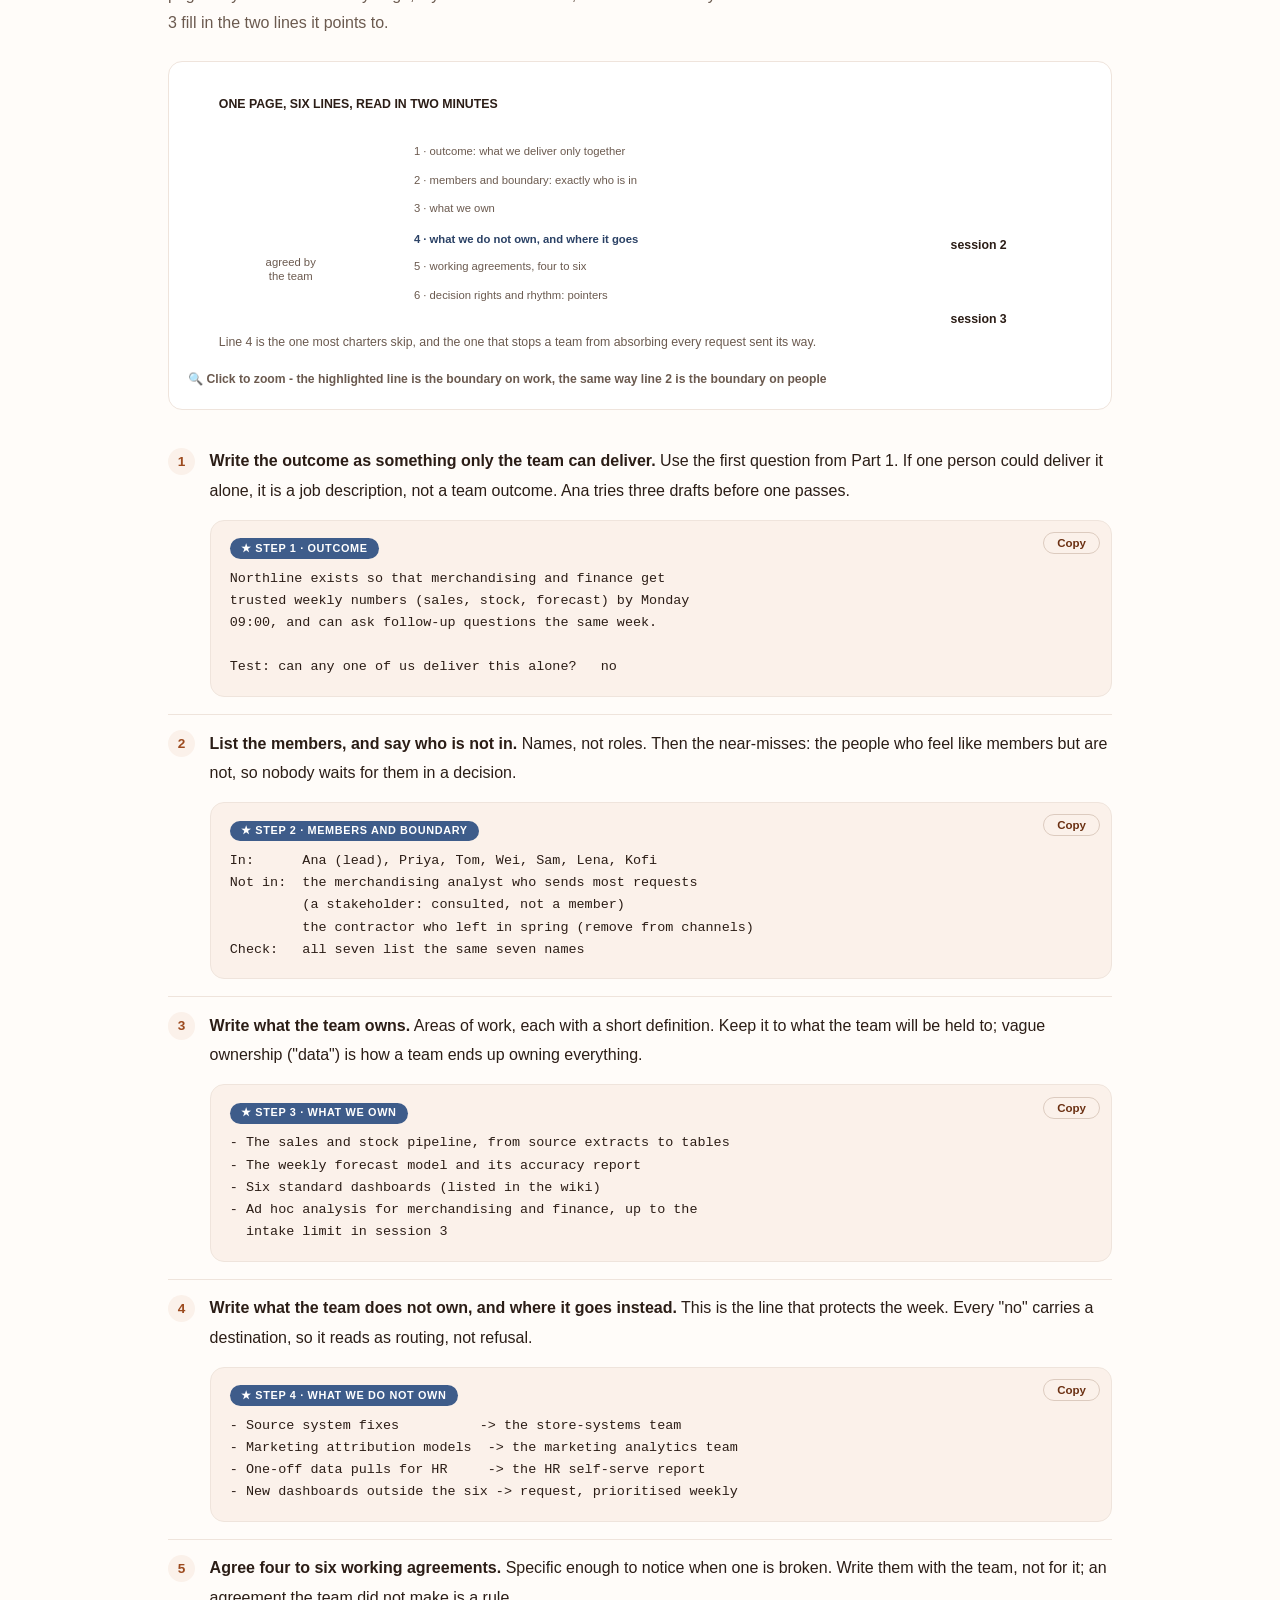
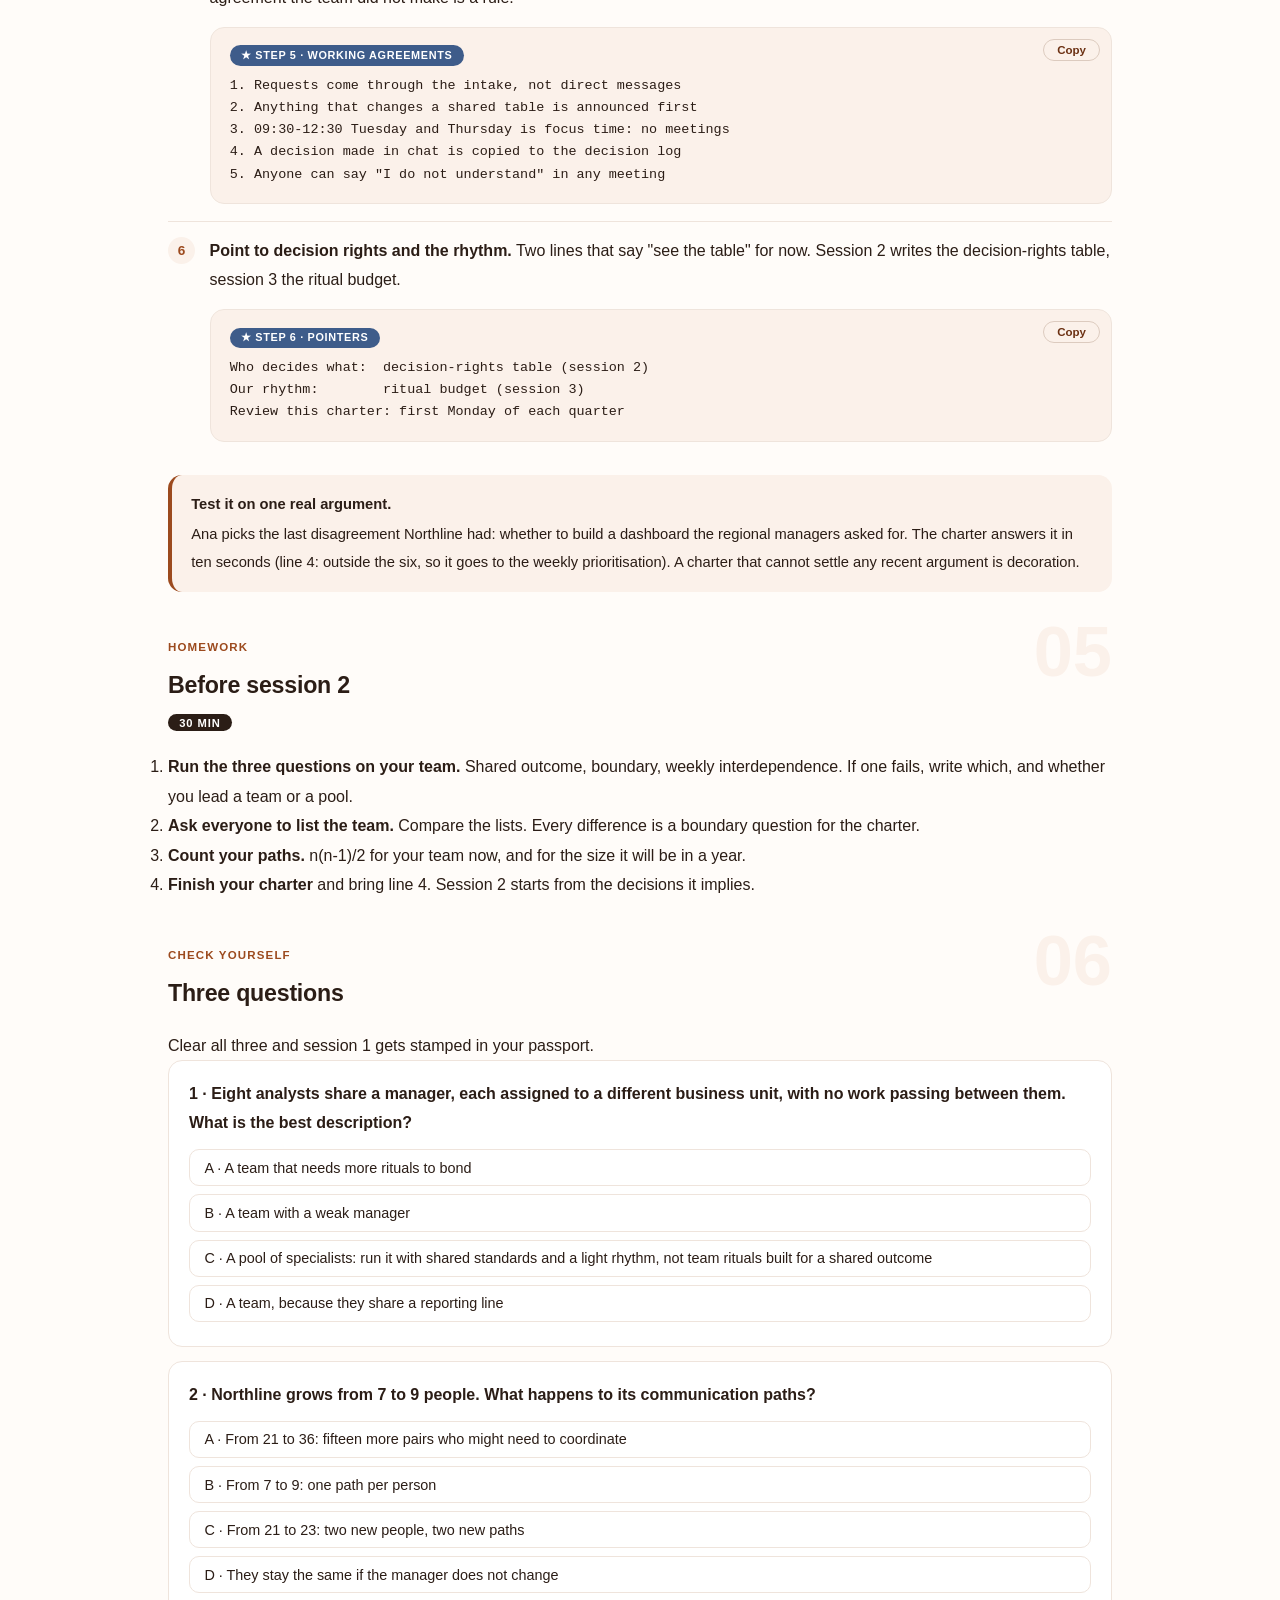
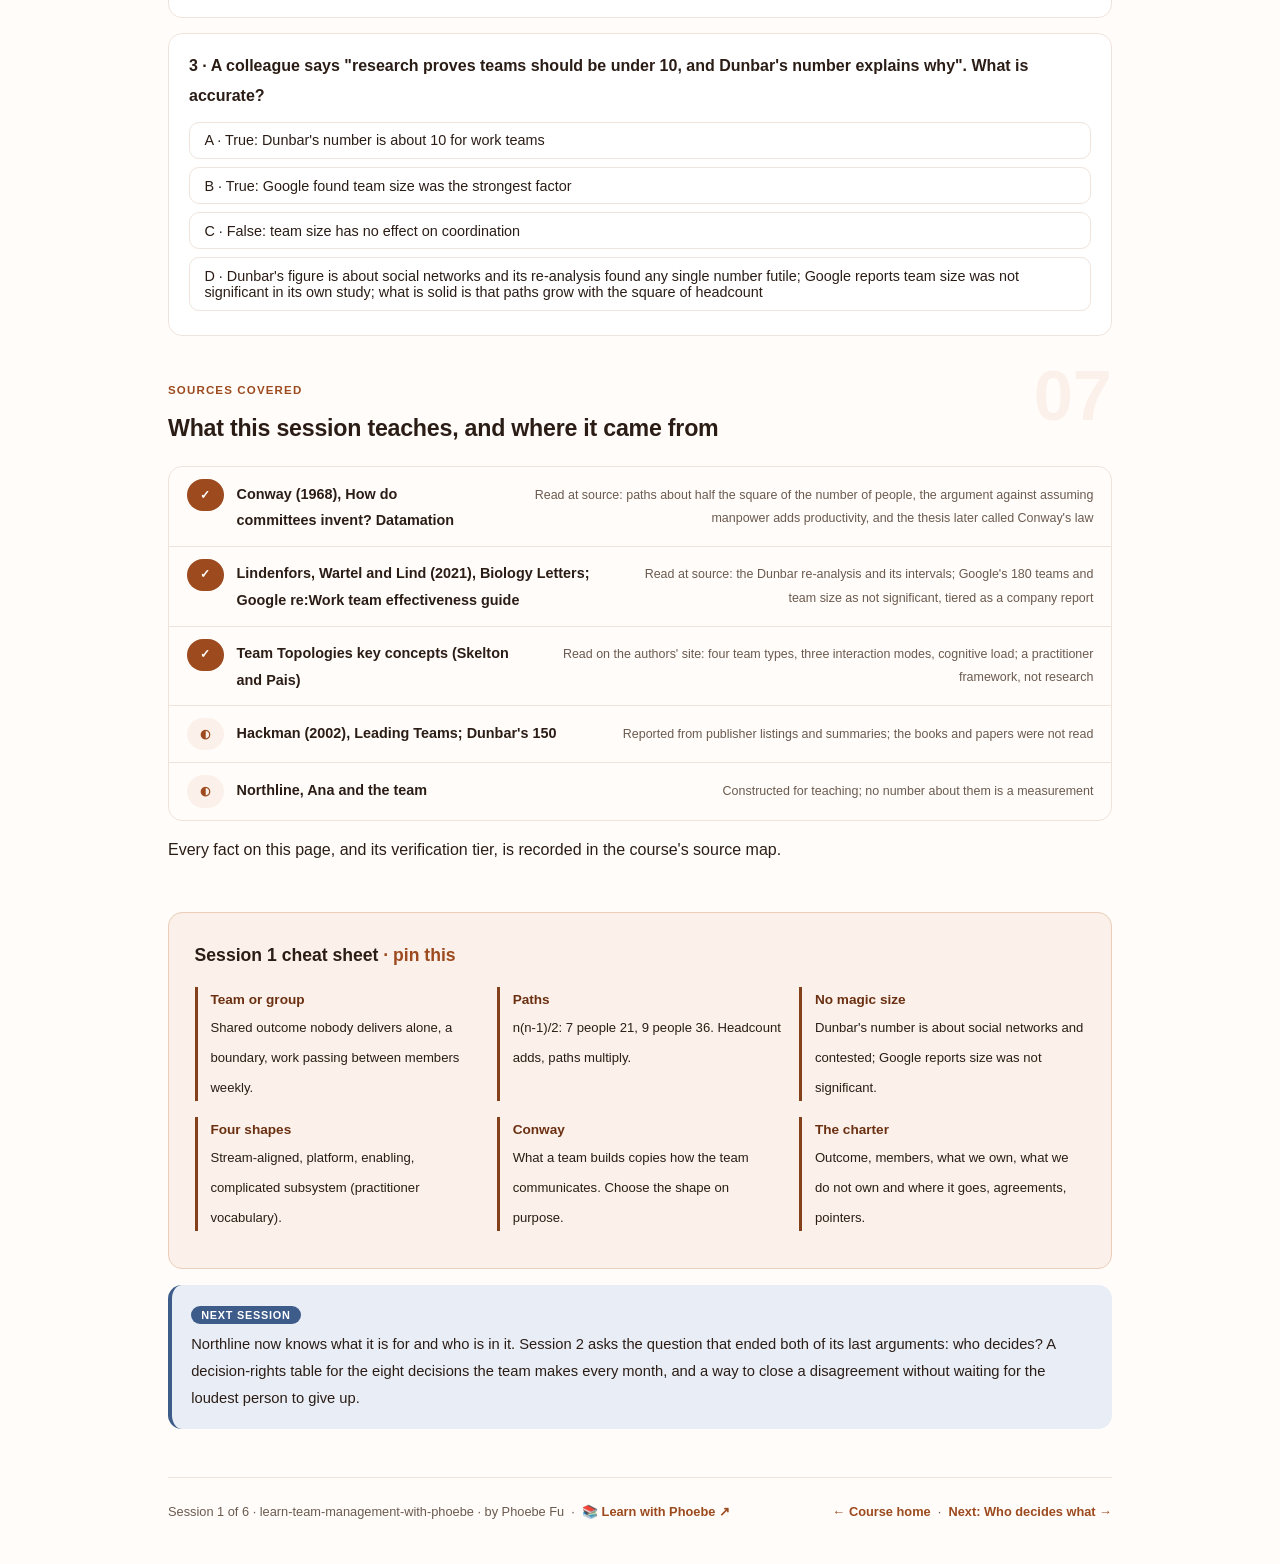
==== commit e589b537: "Replace template cross marks with words The quiz wrong-answer label, the wipe widget headings and th" ====
--- a/courses/01-a-team-not-a-group.html
+++ b/courses/01-a-team-not-a-group.html
@@ -19,7 +19,7 @@
 <meta name="twitter:image" content="https://phoebefu6.github.io/learn-team-management-with-phoebe/assets/og-cover.png">
 <!-- social:end -->
 <title>Session 1 · A team is not a group of people with the same manager - learn team management with phoebe</title>
-<link rel="stylesheet" href="../assets/style.css?v=19">
+<link rel="stylesheet" href="../assets/style.css?v=20">
 </head>
 <body>
 
@@ -501,6 +501,6 @@
 
 </main>
 
-<script src="../assets/app.js?v=17"></script>
+<script src="../assets/app.js?v=18"></script>
 </body>
 </html>
--- a/assets/style.css
+++ b/assets/style.css
@@ -614,7 +614,7 @@
 .quiz-q .qopt.correct { background: var(--indigo); border-color: var(--indigo); color: #fff; font-weight: 600; }
 .quiz-q .qopt.correct::after { content: "  ✓"; }
 .quiz-q .qopt.wrong { background: #FEF2F2; border-color: #FCA5A5; color: #991B1B; animation: qshake .3s ease; }
-.quiz-q .qopt.wrong::after { content: "  ✗ try again"; font-size: .78rem; }
+.quiz-q .qopt.wrong::after { content: "  not this one, try again"; font-size: .78rem; }
 .quiz-q .qopt:disabled { cursor: default; }
 .quiz-q .qwhy {
   display: none;
